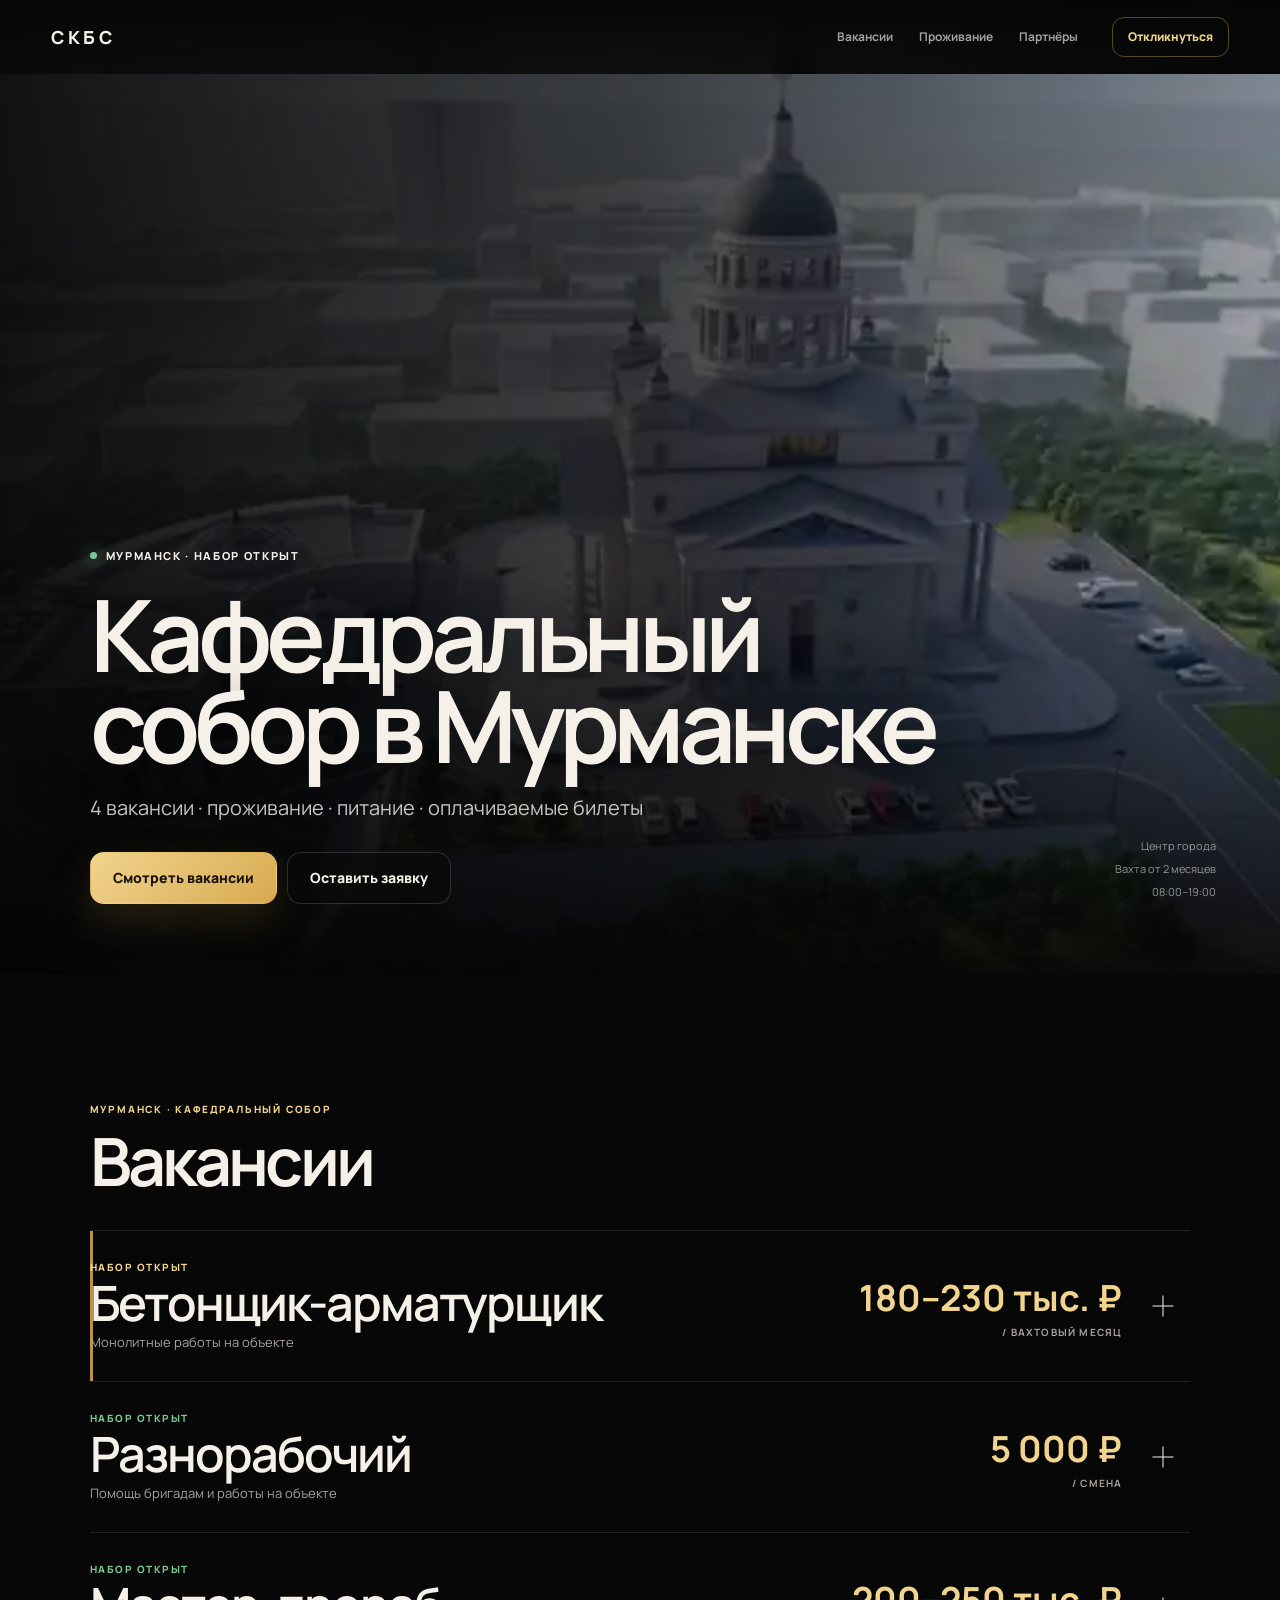
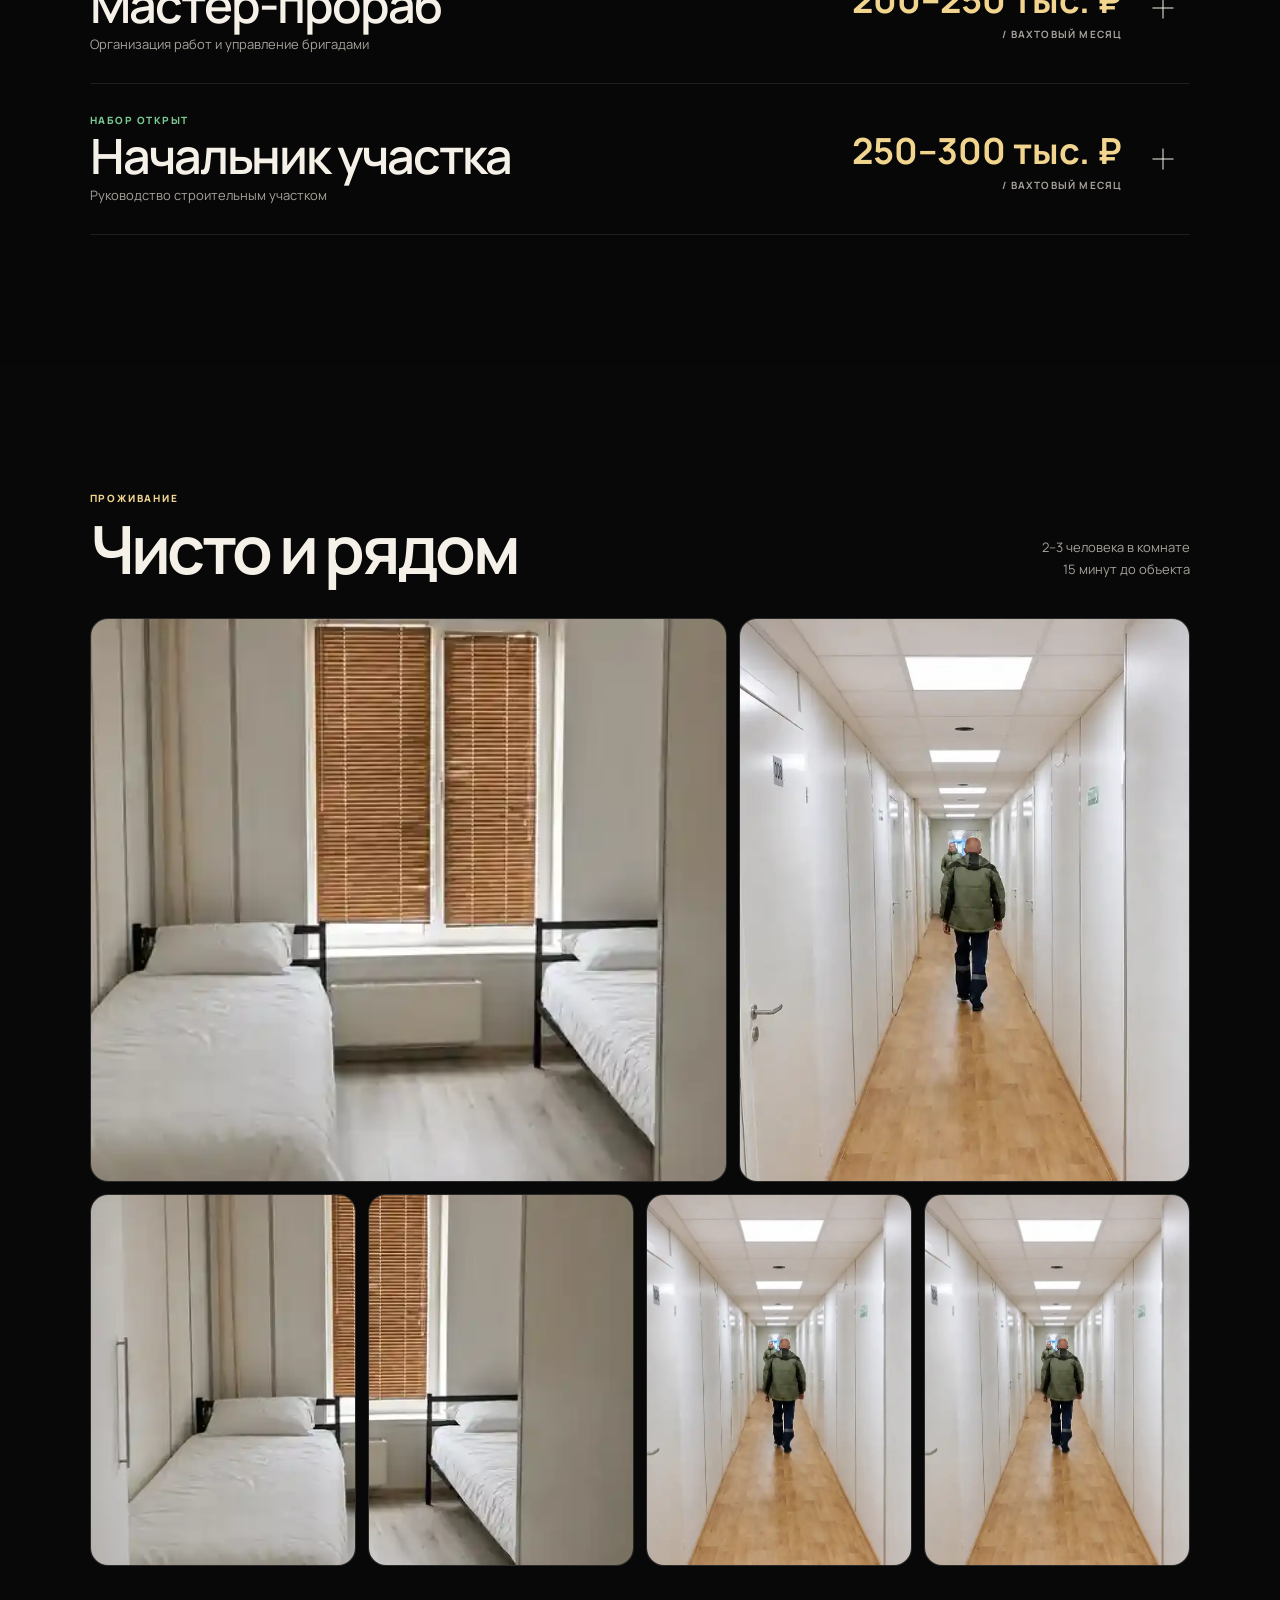
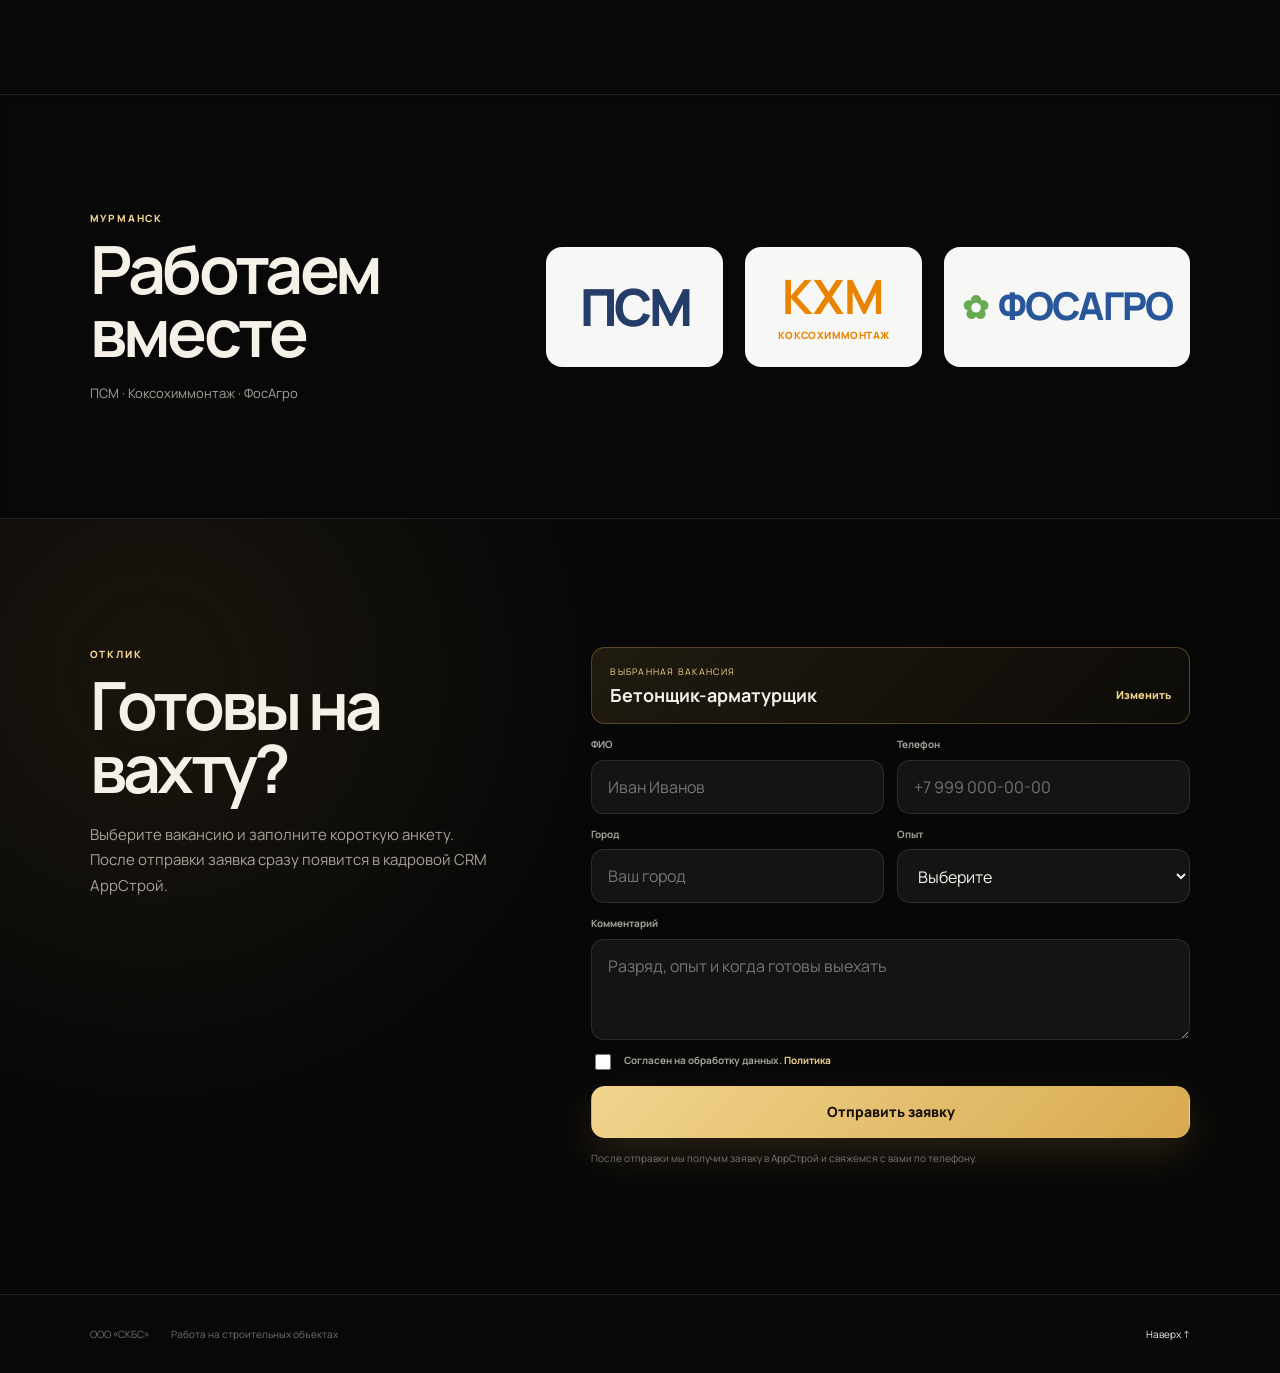
==== index.html @ 340ce7d6 "Подключить живой фон отдельным скриптом" ====
<!doctype html>
<html lang="ru">
<head>
  <meta charset="utf-8">
  <meta name="viewport" content="width=device-width,initial-scale=1,viewport-fit=cover">
  <meta name="theme-color" content="#080808">
  <meta name="description" content="Работа вахтой в Мурманске на строительстве кафедрального собора. Актуальные вакансии, проживание, питание и оплачиваемые билеты.">
  <title>СКБС — работа вахтой в Мурманске</title>
  <link rel="preconnect" href="https://fonts.googleapis.com">
  <link rel="preconnect" href="https://fonts.gstatic.com" crossorigin>
  <link href="https://fonts.googleapis.com/css2?family=Manrope:wght@400;500;600;700;800&display=swap" rel="stylesheet">
  <link rel="stylesheet" href="styles.css">
  <link rel="stylesheet" href="final.css?v=live-photos-1">
</head>
<body>
  <div class="page-photo-bg" aria-hidden="true">
    <div class="page-photo-layer page-photo-object"></div>
    <div class="page-photo-layer page-photo-room"></div>
    <div class="page-photo-layer page-photo-corridor"></div>
  </div>

  <header class="header">
    <a class="wordmark" href="#top">СКБС</a>
    <nav class="nav" aria-label="Навигация">
      <a href="#vacancies">Вакансии</a>
      <a href="#living">Проживание</a>
      <a href="#partners">Партнёры</a>
    </nav>
    <a class="mini-cta" href="#apply">Откликнуться</a>
  </header>

  <main id="top">
    <section class="hero" data-photo-scene="object">
      <div class="hero-bg" aria-hidden="true"></div>
      <div class="hero-content">
        <span class="status"><i></i> Мурманск · набор открыт</span>
        <h1>Кафедральный<br>собор в Мурманске</h1>
        <p class="hero-line">4 вакансии · проживание · питание · оплачиваемые билеты</p>
        <div class="hero-actions">
          <a class="button button-gold" href="#vacancies">Смотреть вакансии</a>
          <a class="button button-dark" href="#apply">Оставить заявку</a>
        </div>
      </div>
      <div class="hero-meta"><span>Центр города</span><span>Вахта от 2 месяцев</span><span>08:00–19:00</span></div>
    </section>

    <section class="section vacancies" id="vacancies" data-photo-scene="object">
      <div class="section-head"><div><span class="kicker">Мурманск · кафедральный собор</span><h2>Вакансии</h2></div></div>
      <div class="vacancy-list">
        <article class="vacancy is-selected" data-vacancy-key="concrete">
          <button class="vacancy-trigger" type="button" aria-expanded="false">
            <span class="vacancy-main"><small>Набор открыт</small><strong>Бетонщик-арматурщик</strong><em>Монолитные работы на объекте</em></span>
            <span class="vacancy-pay">180–230 тыс. ₽<small>/ вахтовый месяц</small></span><span class="plus" aria-hidden="true"></span>
          </button>
          <div class="vacancy-panel" hidden>
            <div class="details">
              <div><span>Объект</span><b>Кафедральный собор</b><small>Центр Мурманска</small></div>
              <div><span>График</span><b>08:00–19:00</b><small>Обед 12:00–13:00, перерывы на чай</small></div>
              <div><span>Вахта</span><b>От 2 месяцев</b></div>
              <div><span>Оплата</span><b>180 000–230 000 ₽</b><small>За вахтовый месяц</small></div>
              <div><span>Проживание</span><b>Чистая гостиница</b><small>2–3 человека, 15 минут до объекта</small></div>
              <div><span>Питание</span><b>Трёхразовое</b><small>Завтрак и ужин — в гостиницу, обед — на объект</small></div>
              <div><span>Выплаты</span><b>30-го аванс</b><small>15-го — зарплата за прошлый месяц</small></div>
              <div><span>Билеты</span><b>Оплачиваются</b></div>
            </div>
            <a class="button button-gold vacancy-apply" href="#apply" data-vacancy-key="concrete" data-vacancy-title="Бетонщик-арматурщик">Откликнуться на вакансию</a>
          </div>
        </article>

        <article class="vacancy" data-vacancy-key="general">
          <button class="vacancy-trigger" type="button" aria-expanded="false">
            <span class="vacancy-main"><small>Набор открыт</small><strong>Разнорабочий</strong><em>Помощь бригадам и работы на объекте</em></span>
            <span class="vacancy-pay">5 000 ₽<small>/ смена</small></span><span class="plus" aria-hidden="true"></span>
          </button>
          <div class="vacancy-panel" hidden>
            <div class="details">
              <div><span>Объект</span><b>Кафедральный собор</b><small>Центр Мурманска</small></div>
              <div><span>График</span><b>08:00–19:00</b><small>Обед 12:00–13:00, перерывы на чай</small></div>
              <div><span>Вахта</span><b>От 2 месяцев</b></div>
              <div><span>Оплата</span><b>5 000 ₽ / смена</b></div>
              <div><span>Проживание</span><b>Чистая гостиница</b><small>2–3 человека, 15 минут до объекта</small></div>
              <div><span>Питание</span><b>Трёхразовое</b><small>Завтрак и ужин — в гостиницу, обед — на объект</small></div>
              <div><span>Выплаты</span><b>30-го аванс</b><small>15-го — зарплата за прошлый месяц</small></div>
              <div><span>Билеты</span><b>Оплачиваются</b></div>
            </div>
            <a class="button button-gold vacancy-apply" href="#apply" data-vacancy-key="general" data-vacancy-title="Разнорабочий">Откликнуться на вакансию</a>
          </div>
        </article>

        <article class="vacancy" data-vacancy-key="foreman">
          <button class="vacancy-trigger" type="button" aria-expanded="false">
            <span class="vacancy-main"><small>Набор открыт</small><strong>Мастер-прораб</strong><em>Организация работ и управление бригадами</em></span>
            <span class="vacancy-pay">200–250 тыс. ₽<small>/ вахтовый месяц</small></span><span class="plus" aria-hidden="true"></span>
          </button>
          <div class="vacancy-panel" hidden>
            <div class="details">
              <div><span>Объект</span><b>Кафедральный собор</b><small>Центр Мурманска</small></div>
              <div><span>Задачи</span><b>Организация работ</b><small>Контроль бригад, сроков и качества</small></div>
              <div><span>Вахта</span><b>От 2 месяцев</b></div>
              <div><span>Оплата</span><b>200 000–250 000 ₽</b><small>За вахтовый месяц</small></div>
              <div><span>Проживание</span><b>Предоставляется</b></div>
              <div><span>Питание</span><b>Предоставляется</b></div>
              <div><span>Условия</span><b>Обсуждаются с HR</b><small>После рассмотрения опыта</small></div>
              <div><span>Билеты</span><b>Оплачиваются</b></div>
            </div>
            <a class="button button-gold vacancy-apply" href="#apply" data-vacancy-key="foreman" data-vacancy-title="Мастер-прораб">Откликнуться на вакансию</a>
          </div>
        </article>

        <article class="vacancy" data-vacancy-key="site_manager">
          <button class="vacancy-trigger" type="button" aria-expanded="false">
            <span class="vacancy-main"><small>Набор открыт</small><strong>Начальник участка</strong><em>Руководство строительным участком</em></span>
            <span class="vacancy-pay">250–300 тыс. ₽<small>/ вахтовый месяц</small></span><span class="plus" aria-hidden="true"></span>
          </button>
          <div class="vacancy-panel" hidden>
            <div class="details">
              <div><span>Объект</span><b>Кафедральный собор</b><small>Центр Мурманска</small></div>
              <div><span>Задачи</span><b>Управление участком</b><small>Люди, сроки, качество и производственный план</small></div>
              <div><span>Вахта</span><b>От 2 месяцев</b></div>
              <div><span>Оплата</span><b>250 000–300 000 ₽</b><small>За вахтовый месяц</small></div>
              <div><span>Проживание</span><b>Предоставляется</b></div>
              <div><span>Питание</span><b>Предоставляется</b></div>
              <div><span>Условия</span><b>Обсуждаются с HR</b><small>После рассмотрения опыта</small></div>
              <div><span>Билеты</span><b>Оплачиваются</b></div>
            </div>
            <a class="button button-gold vacancy-apply" href="#apply" data-vacancy-key="site_manager" data-vacancy-title="Начальник участка">Откликнуться на вакансию</a>
          </div>
        </article>
      </div>
    </section>

    <section class="section living" id="living" data-photo-scene="room">
      <div class="section-head living-head">
        <div><span class="kicker">Проживание</span><h2>Чисто и рядом</h2></div>
        <p>2–3 человека в комнате<br>15 минут до объекта</p>
      </div>
      <div class="gallery gallery-expanded gallery-no-labels">
        <button class="gallery-item gallery-item-wide" type="button" data-gallery-src="assets/room-dc24977.webp"><img src="assets/room-dc24977.webp" alt="Комната в гостинице"></button>
        <button class="gallery-item gallery-item-tall" type="button" data-gallery-src="assets/corridor-dc24977.webp"><img src="assets/corridor-dc24977.webp" alt="Коридор гостиницы"></button>
        <button class="gallery-item gallery-detail gallery-room-left" type="button" data-gallery-src="assets/room-dc24977.webp" aria-label="Открыть фотографию спальных мест"><img src="assets/room-dc24977.webp" alt="Спальные места в комнате"></button>
        <button class="gallery-item gallery-detail gallery-room-right" type="button" data-gallery-src="assets/room-dc24977.webp" aria-label="Открыть фотографию комнаты у окна"><img src="assets/room-dc24977.webp" alt="Комната у окна"></button>
        <button class="gallery-item gallery-detail gallery-corridor-near" type="button" data-gallery-src="assets/corridor-dc24977.webp" aria-label="Открыть ближний вид коридора"><img src="assets/corridor-dc24977.webp" alt="Ближний вид коридора"></button>
        <button class="gallery-item gallery-detail gallery-corridor-far" type="button" data-gallery-src="assets/corridor-dc24977.webp" aria-label="Открыть общий вид гостиницы"><img src="assets/corridor-dc24977.webp" alt="Общий вид коридора гостиницы"></button>
      </div>
    </section>

    <section class="partners" id="partners" data-photo-scene="corridor" aria-label="Компании, с которыми работаем в Мурманске">
      <div class="partners-copy"><span class="kicker">Мурманск</span><h2>Работаем вместе</h2><p>ПСМ · Коксохиммонтаж · ФосАгро</p></div>
      <div class="partner-logos partner-text-logos">
        <div class="brand-card brand-psm">ПСМ</div>
        <div class="brand-card brand-khm"><b>КХМ</b><small>Коксохиммонтаж</small></div>
        <div class="brand-card brand-fosagro"><span class="brand-flower">✿</span>ФОСАГРО</div>
      </div>
    </section>

    <section class="section apply" id="apply" data-photo-scene="object">
      <div class="apply-copy"><span class="kicker">Отклик</span><h2>Готовы на вахту?</h2><p>Выберите вакансию и заполните короткую анкету. После отправки заявка сразу появится в кадровой CRM AppСтрой.</p></div>
      <form class="form" id="application-form">
        <input type="hidden" id="vacancy-key" value="concrete">
        <div class="selected-vacancy form-wide" aria-live="polite"><span>Выбранная вакансия</span><strong id="selected-vacancy-title">Бетонщик-арматурщик</strong><a href="#vacancies">Изменить</a></div>
        <label><span>ФИО</span><input type="text" id="full-name" autocomplete="name" placeholder="Иван Иванов" maxlength="160" required></label>
        <label><span>Телефон</span><input type="tel" id="phone" autocomplete="tel" inputmode="tel" placeholder="+7 999 000-00-00" maxlength="30" required></label>
        <label><span>Город</span><input type="text" id="city" autocomplete="address-level2" placeholder="Ваш город" maxlength="160" required></label>
        <label><span>Опыт</span><select id="experience" required><option value="" selected disabled>Выберите</option><option>Без опыта</option><option>До 1 года</option><option>1–3 года</option><option>Более 3 лет</option></select></label>
        <label class="form-wide"><span>Комментарий</span><textarea id="comment" rows="3" maxlength="2000" placeholder="Разряд, опыт и когда готовы выехать"></textarea></label>
        <label class="hp-field" aria-hidden="true"><span>Сайт</span><input type="text" id="website" tabindex="-1" autocomplete="off"></label>
        <label class="consent form-wide"><input type="checkbox" id="consent" required><span>Согласен на обработку данных. <a href="privacy.html" target="_blank">Политика</a></span></label>
        <button class="button button-gold form-wide" id="submit-application" type="submit">Отправить заявку</button>
        <p class="form-note form-wide">После отправки мы получим заявку в AppСтрой и свяжемся с вами по телефону.</p>
      </form>
    </section>
  </main>

  <footer class="footer"><span>ООО «СКБС»</span><span>Работа на строительных объектах</span><a href="#top">Наверх ↑</a></footer>

  <dialog class="lightbox" aria-label="Просмотр фотографии"><button class="lightbox-close" type="button" aria-label="Закрыть">×</button><img src="" alt=""></dialog>
  <div class="toast" role="status" aria-live="polite"></div>
  <script src="live.js"></script>
</body>
</html>
---- styles.css ----
:root{--bg:#080808;--panel:#111;--text:#f5f1e8;--muted:#a6a29a;--line:rgba(255,255,255,.1);--gold:#d8aa50;--gold-light:#f1d48e;--green:#79c992;--ease:cubic-bezier(.22,1,.36,1)}
*{box-sizing:border-box}html{scroll-behavior:smooth}body{margin:0;background:var(--bg);color:var(--text);font-family:Manrope,-apple-system,BlinkMacSystemFont,"Segoe UI",sans-serif;line-height:1.45;overflow-x:hidden}a{color:inherit;text-decoration:none}button,input,select,textarea{font:inherit;color:inherit}button{cursor:pointer}img{display:block;max-width:100%}h1,h2,p{margin-top:0}
.header{position:fixed;inset:0 0 auto;z-index:30;height:74px;padding:0 clamp(18px,4vw,60px);display:flex;align-items:center;gap:34px;background:linear-gradient(180deg,rgba(5,5,5,.86),rgba(5,5,5,.12));backdrop-filter:blur(10px)}.wordmark{font-size:18px;font-weight:800;letter-spacing:.2em}.nav{margin-left:auto;display:flex;gap:26px;color:rgba(255,255,255,.62);font-size:12px;font-weight:700}.nav a:hover{color:#fff}.mini-cta{padding:10px 15px;border:1px solid rgba(216,170,80,.4);border-radius:12px;color:var(--gold-light);font-size:12px;font-weight:800}
.hero{position:relative;min-height:100svh;display:flex;align-items:flex-end;isolation:isolate;padding:145px clamp(20px,7vw,110px) 70px;overflow:hidden}.hero-bg{position:absolute;inset:0;z-index:-2;background-color:#161616;background-position:center;background-size:cover;background-repeat:no-repeat;transform:scale(1.015)}.hero::after{content:"";position:absolute;inset:0;z-index:-1;background:linear-gradient(90deg,rgba(4,4,4,.93),rgba(4,4,4,.68) 50%,rgba(4,4,4,.18)),linear-gradient(180deg,rgba(0,0,0,.12),rgba(0,0,0,.04) 54%,rgba(5,5,5,.9))}.hero-content{max-width:1000px}.status{display:inline-flex;align-items:center;gap:9px;font-size:11px;font-weight:800;text-transform:uppercase;letter-spacing:.15em}.status i{width:7px;height:7px;border-radius:50%;background:var(--green);box-shadow:0 0 16px var(--green)}h1{margin:24px 0 22px;font-size:clamp(50px,7.8vw,112px);line-height:.91;letter-spacing:-.065em;font-weight:650;text-shadow:0 8px 46px rgba(0,0,0,.42)}.hero-line{margin-bottom:30px;color:rgba(255,255,255,.76);font-size:clamp(15px,1.6vw,20px)}.hero-actions{display:flex;flex-wrap:wrap;gap:10px}.button{display:inline-flex;align-items:center;justify-content:center;min-height:52px;padding:0 22px;border:1px solid transparent;border-radius:14px;font-weight:800;font-size:14px;transition:.25s var(--ease)}.button:hover{transform:translateY(-2px)}.button-gold{color:#17110a;background:linear-gradient(135deg,var(--gold-light),var(--gold));box-shadow:0 16px 42px rgba(216,170,80,.16)}.button-dark{background:rgba(10,10,10,.58);border-color:rgba(255,255,255,.15);backdrop-filter:blur(12px)}.hero-meta{position:absolute;right:clamp(20px,5vw,70px);bottom:74px;display:grid;gap:7px;text-align:right;color:rgba(255,255,255,.55);font-size:11px}
.section{padding:clamp(84px,10vw,136px) clamp(18px,7vw,108px)}.section-head{display:flex;align-items:flex-end;justify-content:space-between;gap:28px;margin-bottom:38px}.kicker{display:block;margin-bottom:12px;color:var(--gold-light);font-size:10px;font-weight:800;text-transform:uppercase;letter-spacing:.18em}h2{margin:0;font-size:clamp(40px,5.2vw,72px);line-height:.95;letter-spacing:-.055em;font-weight:650}
.vacancies{background:#0a0a0a}.vacancy-list{border-top:1px solid var(--line)}.vacancy{border-bottom:1px solid var(--line)}.vacancy-trigger{width:100%;min-height:150px;padding:26px 0;display:grid;grid-template-columns:1fr auto 42px;align-items:center;gap:26px;border:0;background:transparent;text-align:left}.vacancy-main{display:grid;gap:5px}.vacancy-main small{color:var(--green);font-size:10px;font-weight:800;text-transform:uppercase;letter-spacing:.15em}.is-soon .vacancy-main small{color:var(--muted)}.vacancy-main strong{font-size:clamp(30px,4vw,52px);line-height:1;font-weight:600;letter-spacing:-.04em}.vacancy-main em{color:var(--muted);font-size:13px;font-style:normal}.vacancy-pay{color:var(--gold-light);font-size:clamp(22px,3vw,36px);font-weight:700;white-space:nowrap}.vacancy-pay small{display:block;color:var(--muted);font-size:10px;text-align:right;text-transform:uppercase;letter-spacing:.12em}.vacancy-pay.muted{color:#484848}.plus{position:relative;width:30px;height:30px}.plus::before,.plus::after{content:"";position:absolute;top:50%;left:50%;width:21px;height:1px;background:var(--text);transition:transform .35s var(--ease)}.plus::before{transform:translate(-50%,-50%)}.plus::after{transform:translate(-50%,-50%) rotate(90deg)}.vacancy.open .plus::after{transform:translate(-50%,-50%)}.vacancy-panel{padding:0 0 46px;animation:panelIn .45s var(--ease)}@keyframes panelIn{from{opacity:0;transform:translateY(-8px)}to{opacity:1;transform:none}}.vacancy-photo{height:min(52vw,540px);min-height:290px;border-radius:22px;overflow:hidden;margin-bottom:26px}.vacancy-photo img{width:100%;height:100%;object-fit:cover}.details{display:grid;grid-template-columns:repeat(4,1fr);gap:1px;background:var(--line);border:1px solid var(--line);border-radius:18px;overflow:hidden}.details>div{min-height:136px;padding:20px;background:var(--panel);display:flex;flex-direction:column;gap:7px}.details span{color:var(--muted);font-size:9px;text-transform:uppercase;letter-spacing:.14em}.details b{font-size:15px;line-height:1.35}.details small{color:var(--muted);font-size:11px;line-height:1.45}.vacancy-apply{margin-top:18px}.vacancy-panel-soon{color:var(--muted);font-size:13px}
.living{background:#0f0f0f}.living-head p{margin:0;color:var(--muted);font-size:13px;text-align:right;line-height:1.7}.gallery{display:grid;grid-template-columns:1.35fr 1fr;gap:10px}.gallery-item{position:relative;height:min(51vw,620px);padding:0;border:0;border-radius:20px;overflow:hidden;background:#181818}.gallery-item img{width:100%;height:100%;object-fit:cover;transition:transform .65s var(--ease),filter .35s}.gallery-item:hover img{transform:scale(1.03);filter:brightness(.88)}.gallery-item span{position:absolute;left:15px;bottom:15px;padding:7px 10px;border-radius:9px;background:rgba(8,8,8,.64);font-size:11px;font-weight:700;backdrop-filter:blur(10px)}.amenities{display:flex;flex-wrap:wrap;gap:8px;margin-top:14px}.amenities span{padding:9px 12px;border:1px solid var(--line);border-radius:999px;color:var(--muted);font-size:11px}
.partners{padding:clamp(72px,9vw,120px) clamp(18px,7vw,108px);display:grid;grid-template-columns:.75fr 1.25fr;align-items:center;gap:70px;border-block:1px solid var(--line);background:#090909}.partners-copy p{margin:20px 0 0;color:var(--muted);font-size:13px}.partner-logos{display:grid;grid-template-columns:repeat(3,1fr);align-items:center;gap:22px}.partner-logos>*,.partner-logos img{width:100%;height:120px;object-fit:contain;background:#fff;border-radius:16px;padding:18px}.psm-logo{display:flex;align-items:center;justify-content:center;color:#1d3157;font-size:clamp(34px,4vw,64px);font-weight:900;letter-spacing:-.07em}
.apply{display:grid;grid-template-columns:.8fr 1.2fr;gap:clamp(48px,8vw,130px);align-items:start;background:radial-gradient(circle at 12% 20%,rgba(216,170,80,.08),transparent 28rem),#0a0a0a}.apply-copy{position:sticky;top:110px}.apply-copy p{max-width:430px;margin-top:22px;color:var(--muted);font-size:15px;line-height:1.7}.form{display:grid;grid-template-columns:1fr 1fr;gap:13px}.form label:not(.consent){display:grid;gap:8px}.form label>span{color:var(--muted);font-size:10px;font-weight:700}.form input,.form select,.form textarea{width:100%;border:1px solid var(--line);border-radius:13px;background:#141414;padding:15px 16px;outline:none}.form input,.form select{height:54px}.form textarea{resize:vertical;min-height:100px}.form input:focus,.form select:focus,.form textarea:focus{border-color:rgba(216,170,80,.55);background:#171717}.form-wide{grid-column:1/-1}.consent{display:flex;align-items:flex-start;gap:10px;color:var(--muted);font-size:11px}.consent input{width:16px;height:16px;margin-top:1px;accent-color:var(--gold)}.consent a{color:var(--gold-light)}.form-note{margin:0;color:#777;font-size:10px}.footer{padding:32px clamp(18px,7vw,108px);display:flex;align-items:center;gap:22px;border-top:1px solid var(--line);color:#707070;font-size:10px}.footer a{margin-left:auto;color:var(--text)}
.lightbox{position:relative;width:min(94vw,1200px);height:min(92vh,900px);padding:0;border:0;border-radius:20px;background:#070707;overflow:hidden}.lightbox::backdrop{background:rgba(0,0,0,.9);backdrop-filter:blur(8px)}.lightbox img{width:100%;height:100%;object-fit:contain}.lightbox-close,.lightbox-prev,.lightbox-next{position:absolute;z-index:2;border:1px solid rgba(255,255,255,.16);background:rgba(8,8,8,.65);color:#fff;backdrop-filter:blur(10px)}.lightbox-close{top:14px;right:14px;width:42px;height:42px;border-radius:50%;font-size:26px}.lightbox-prev,.lightbox-next{top:50%;width:46px;height:60px;border-radius:14px;transform:translateY(-50%);font-size:38px}.lightbox-prev{left:14px}.lightbox-next{right:14px}.lightbox-count{position:absolute;left:50%;bottom:14px;transform:translateX(-50%);padding:7px 11px;border-radius:999px;background:rgba(8,8,8,.66);font-size:11px}.toast{position:fixed;left:50%;bottom:28px;z-index:60;max-width:min(90vw,520px);padding:13px 17px;border:1px solid rgba(216,170,80,.32);border-radius:12px;background:#15120e;color:var(--gold-light);font-size:12px;opacity:0;pointer-events:none;transform:translate(-50%,18px);transition:.3s var(--ease)}.toast.show{opacity:1;transform:translate(-50%,0)}
@media(max-width:1000px){.details{grid-template-columns:repeat(2,1fr)}.partners{grid-template-columns:1fr;gap:34px}.apply{grid-template-columns:1fr}.apply-copy{position:static}}@media(max-width:700px){.header{height:64px;padding-inline:15px;gap:13px}.nav{display:none}.mini-cta{margin-left:auto;padding:9px 11px}.hero{min-height:92svh;padding:112px 16px 38px}.hero-bg{background-position:59% center}.hero::after{background:linear-gradient(90deg,rgba(4,4,4,.89),rgba(4,4,4,.38)),linear-gradient(180deg,rgba(0,0,0,.08),rgba(5,5,5,.82) 82%,#080808)}h1{font-size:clamp(47px,14.5vw,70px)}.hero-meta{display:none}.hero-actions .button{flex:1;min-width:145px}.section{padding:74px 15px}.section-head{margin-bottom:27px}.vacancy-trigger{min-height:122px;padding:21px 0;grid-template-columns:1fr auto 27px;gap:11px}.vacancy-main strong{font-size:33px}.vacancy-main em{font-size:11px}.vacancy-pay{font-size:18px}.details{grid-template-columns:1fr}.details>div{min-height:105px}.vacancy-photo{height:55vw;min-height:215px}.living-head{align-items:flex-start;flex-direction:column}.living-head p{text-align:left}.gallery{grid-template-columns:1fr;gap:8px}.gallery-item{height:300px}.partner-logos{grid-template-columns:1fr}.partner-logos>*,.partner-logos img{height:120px}.form{grid-template-columns:1fr}.form-wide{grid-column:auto}.footer{padding:27px 15px;flex-wrap:wrap}.footer span:nth-child(2){display:none}.lightbox-prev{left:7px}.lightbox-next{right:7px}}@media(prefers-reduced-motion:reduce){html{scroll-behavior:auto}*,*::before,*::after{animation:none!important;transition:none!important}}
---- final.css ----
.hero-bg{background-image:url('assets/hero-dc24977.webp');filter:contrast(1.06) saturate(1.04);will-change:transform;background-attachment:fixed}
.page-photo-bg{position:fixed;inset:0;z-index:0;overflow:hidden;pointer-events:none;background:#080808}
.page-photo-layer{position:absolute;inset:-4%;background-position:center;background-size:cover;background-repeat:no-repeat;opacity:0;transform:scale(1.07);transition:opacity 1.1s var(--ease),transform 1.6s var(--ease);filter:saturate(.78) contrast(1.06) brightness(.42)}
.page-photo-layer::after{content:"";position:absolute;inset:0;background:linear-gradient(180deg,rgba(5,5,5,.7),rgba(5,5,5,.88)),linear-gradient(90deg,rgba(5,5,5,.5),rgba(5,5,5,.12),rgba(5,5,5,.58))}
.page-photo-object{background-image:url('assets/hero-dc24977.webp')}
.page-photo-room{background-image:url('assets/room-dc24977.webp')}
.page-photo-corridor{background-image:url('assets/corridor-dc24977.webp')}
body.photo-object .page-photo-object,body:not(.photo-room):not(.photo-corridor) .page-photo-object{opacity:1;transform:scale(1.03)}
body.photo-room .page-photo-room{opacity:1;transform:scale(1.03)}
body.photo-corridor .page-photo-corridor{opacity:1;transform:scale(1.03)}
.header,main,.footer{position:relative;z-index:1}
.vacancies{background:rgba(8,8,8,.91);backdrop-filter:blur(2px)}
.living{background:rgba(9,9,9,.84);backdrop-filter:blur(3px)}
.partners{background:rgba(8,8,8,.88);backdrop-filter:blur(4px)}
.apply{background:radial-gradient(circle at 12% 20%,rgba(216,170,80,.09),transparent 28rem),rgba(8,8,8,.9);backdrop-filter:blur(3px)}
.gallery-pair{display:grid;grid-template-columns:minmax(0,1.15fr) minmax(0,.85fr);gap:12px}
.gallery-pair .gallery-item{height:min(44vw,620px);min-height:320px;border-radius:18px}
.gallery-no-labels .gallery-item span{display:none!important}
.gallery-pair .gallery-item img{width:100%;height:100%;object-fit:cover}
.gallery-expanded{display:grid;grid-template-columns:repeat(12,minmax(0,1fr));grid-auto-rows:180px;gap:12px}
.gallery-expanded .gallery-item{height:auto;min-height:0;border-radius:18px;border:1px solid rgba(255,255,255,.08);overflow:hidden;background:#181818}
.gallery-expanded .gallery-item img{width:100%;height:100%;object-fit:cover;transition:transform .65s var(--ease),filter .35s var(--ease)}
.gallery-expanded .gallery-item:hover img{transform:scale(1.035);filter:brightness(.9)}
.gallery-item-wide{grid-column:span 7;grid-row:span 3}
.gallery-item-tall{grid-column:span 5;grid-row:span 3}
.gallery-detail{grid-column:span 3;grid-row:span 2}
.gallery-room-left img{object-position:10% center;transform:scale(1.13)}
.gallery-room-right img{object-position:88% center;transform:scale(1.13)}
.gallery-corridor-near img{object-position:20% center;transform:scale(1.12)}
.gallery-corridor-far img{object-position:72% center;transform:scale(1.12)}
.gallery-detail:hover img{transform:scale(1.17)!important}
.partner-text-logos .brand-card{width:100%;height:120px;display:flex;align-items:center;justify-content:center;gap:10px;border-radius:16px;background:#f7f7f5;padding:18px;font-weight:900;line-height:1;text-align:center}
.brand-psm{color:#243d69;font-size:clamp(34px,4vw,62px);letter-spacing:-.07em}
.brand-khm{flex-direction:column;color:#e98400;font-size:clamp(32px,3.7vw,56px)}
.brand-khm small{font-size:10px;letter-spacing:.04em;text-transform:uppercase}
.brand-fosagro{color:#28569a;font-size:clamp(24px,3vw,46px);letter-spacing:-.045em}
.brand-flower{color:#68aa51;font-size:32px}
.vacancy-trigger{grid-template-columns:minmax(0,1fr) auto 42px}
.vacancy-main{min-width:0}
.vacancy-main strong{font-size:clamp(27px,3.8vw,50px);overflow-wrap:anywhere}
.vacancy-pay{min-width:180px;text-align:right}
.vacancy.is-selected{box-shadow:inset 3px 0 0 rgba(216,170,80,.86)}
.vacancy.is-selected .vacancy-main small{color:var(--gold-light)}
.vacancy-panel{padding-top:10px}
.selected-vacancy{display:grid;grid-template-columns:1fr auto;gap:6px 18px;align-items:center;padding:17px 18px;border:1px solid rgba(216,170,80,.32);border-radius:14px;background:linear-gradient(135deg,rgba(216,170,80,.12),rgba(216,170,80,.03))}
.selected-vacancy span{grid-column:1/-1;color:var(--gold-light)!important;font-size:9px!important;text-transform:uppercase;letter-spacing:.14em}
.selected-vacancy strong{font-size:18px;line-height:1.25}
.selected-vacancy a{color:var(--gold-light);font-size:11px;font-weight:800}
.hp-field{position:absolute!important;left:-10000px!important;top:auto!important;width:1px!important;height:1px!important;overflow:hidden!important;opacity:0!important;pointer-events:none!important}
#submit-application:disabled{cursor:wait;opacity:.7}
.form[aria-busy="true"] input,.form[aria-busy="true"] select,.form[aria-busy="true"] textarea{opacity:.72}
@media(max-width:1000px){
  .gallery-expanded{grid-template-columns:repeat(2,minmax(0,1fr));grid-auto-rows:250px}
  .gallery-item-wide,.gallery-item-tall,.gallery-detail{grid-column:span 1;grid-row:span 1}
  .gallery-item-wide{grid-column:1/-1;height:420px}
}
@media(max-width:700px){
  .hero-bg{background-attachment:scroll}
  .gallery-pair{grid-template-columns:1fr}
  .gallery-pair .gallery-item{height:320px;min-height:0}
  .gallery-expanded{grid-template-columns:1fr;grid-auto-rows:260px;gap:8px}
  .gallery-item-wide,.gallery-item-tall,.gallery-detail{grid-column:1;grid-row:auto;height:260px}
  .gallery-item-wide{height:330px}
  .partner-text-logos .brand-card{height:112px}
  .vacancy-trigger{grid-template-columns:minmax(0,1fr) 28px;gap:10px}
  .vacancy-main{grid-column:1;grid-row:1}
  .vacancy-main strong{font-size:clamp(27px,8.5vw,36px)}
  .vacancy-pay{grid-column:1;grid-row:2;min-width:0;margin-top:-5px;text-align:left;font-size:18px}
  .vacancy-pay small{display:inline;margin-left:4px;text-align:left}
  .plus{grid-column:2;grid-row:1/3;align-self:center}
  .selected-vacancy{grid-template-columns:1fr;padding:15px}
  .selected-vacancy span,.selected-vacancy strong,.selected-vacancy a{grid-column:1}
  .selected-vacancy a{margin-top:3px}
}
@media(prefers-reduced-motion:reduce){.page-photo-layer{transition:none}.hero-bg{background-attachment:scroll}}
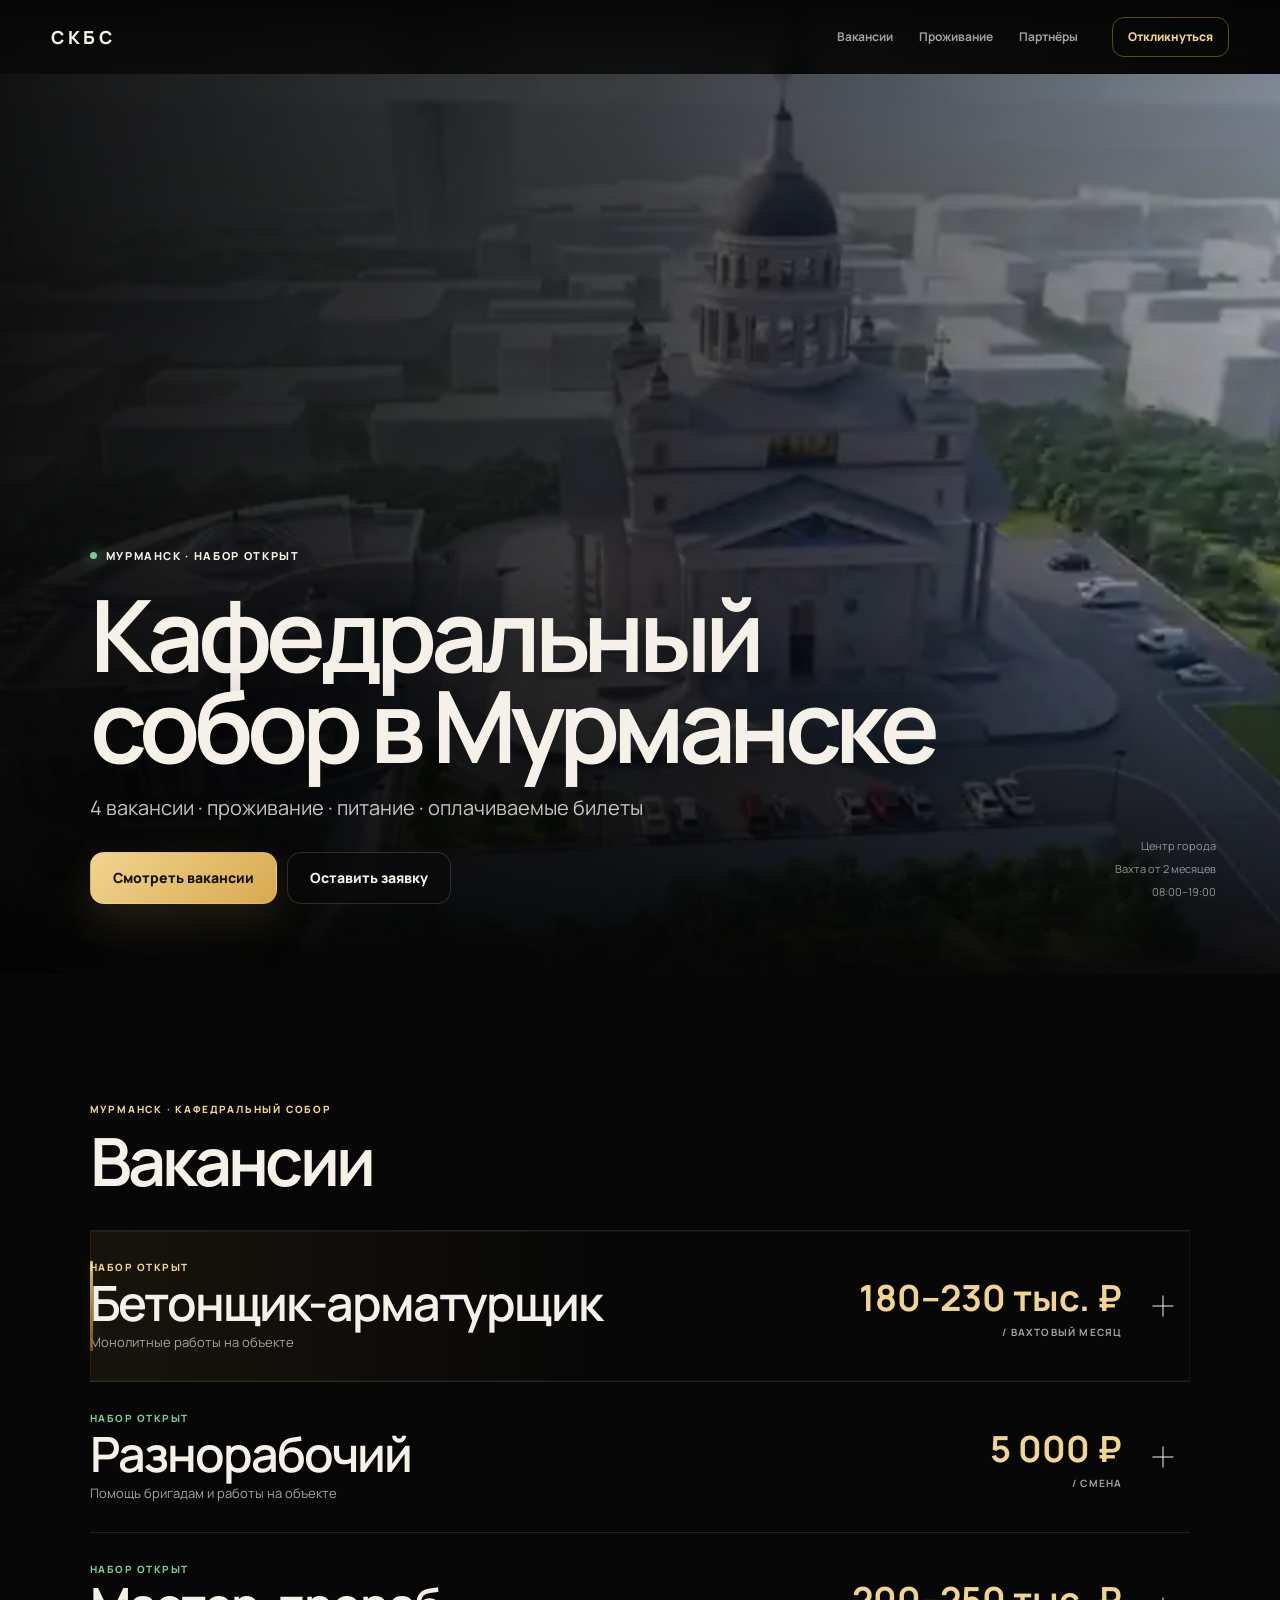
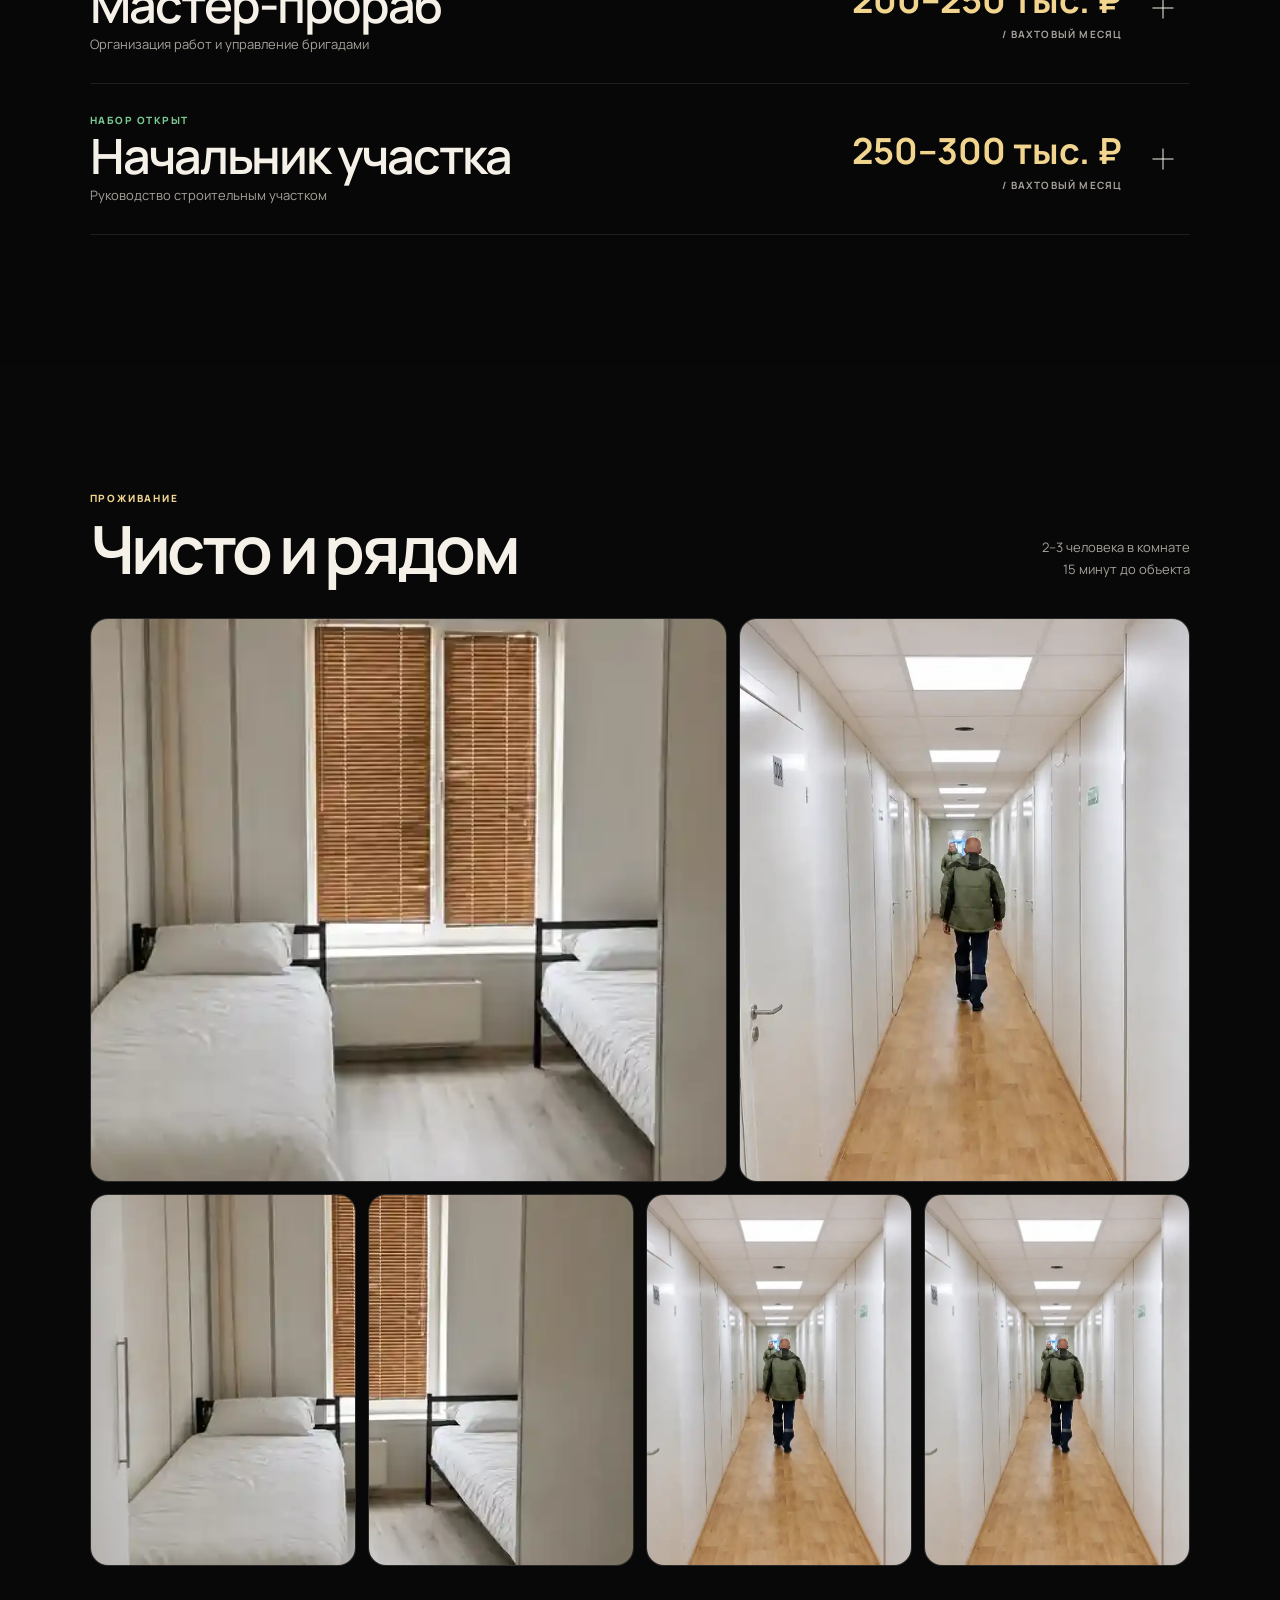
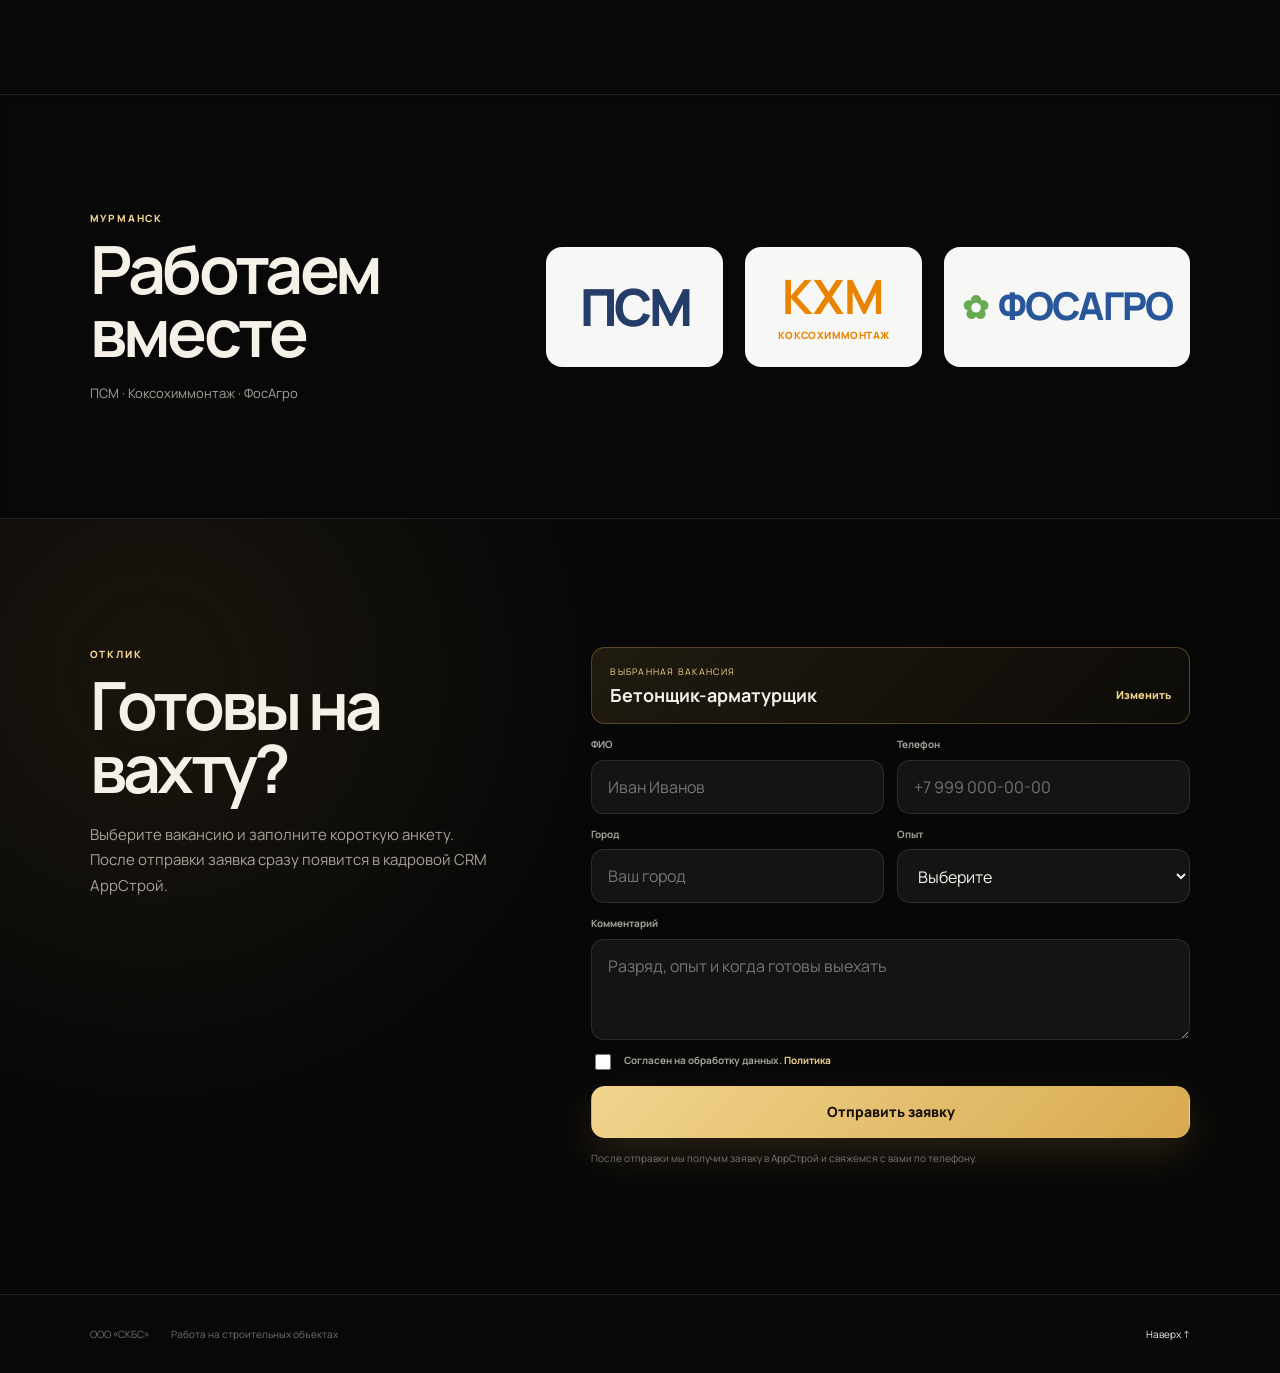
==== commit 52936d09: "Обновить кэш объёмного выделения вакансий" ====
--- a/index.html
+++ b/index.html
@@ -10,7 +10,7 @@
   <link rel="preconnect" href="https://fonts.gstatic.com" crossorigin>
   <link href="https://fonts.googleapis.com/css2?family=Manrope:wght@400;500;600;700;800&display=swap" rel="stylesheet">
   <link rel="stylesheet" href="styles.css">
-  <link rel="stylesheet" href="final.css?v=live-photos-1">
+  <link rel="stylesheet" href="final.css?v=vacancy-hover-2">
 </head>
 <body>
   <div class="page-photo-bg" aria-hidden="true">
--- a/final.css
+++ b/final.css
@@ -35,12 +35,27 @@
 .brand-khm small{font-size:10px;letter-spacing:.04em;text-transform:uppercase}
 .brand-fosagro{color:#28569a;font-size:clamp(24px,3vw,46px);letter-spacing:-.045em}
 .brand-flower{color:#68aa51;font-size:32px}
-.vacancy-trigger{grid-template-columns:minmax(0,1fr) auto 42px}
+.vacancy{position:relative;isolation:isolate;transition:transform .42s var(--ease),background-color .34s var(--ease),box-shadow .42s var(--ease)}
+.vacancy::before{content:"";position:absolute;z-index:3;left:0;top:17px;bottom:17px;width:3px;border-radius:999px;background:linear-gradient(180deg,#ffe8a8 0%,var(--gold) 48%,#8f5b16 100%);opacity:0;transform:scaleY(.52);transform-origin:center;box-shadow:0 0 0 rgba(216,170,80,0);transition:width .34s var(--ease),opacity .28s ease,transform .42s var(--ease),box-shadow .42s var(--ease)}
+.vacancy::after{content:"";position:absolute;z-index:-1;inset:0;background:linear-gradient(90deg,rgba(216,170,80,.15),rgba(216,170,80,.045) 25%,transparent 62%);opacity:0;transition:opacity .34s ease;pointer-events:none}
+.vacancy-trigger{position:relative;z-index:1;grid-template-columns:minmax(0,1fr) auto 42px;transition:padding-left .42s var(--ease)}
 .vacancy-main{min-width:0}
-.vacancy-main strong{font-size:clamp(27px,3.8vw,50px);overflow-wrap:anywhere}
+.vacancy-main strong{font-size:clamp(27px,3.8vw,50px);overflow-wrap:anywhere;transition:color .28s ease,text-shadow .35s ease}
+.vacancy-main em,.vacancy-pay,.plus{transition:transform .42s var(--ease),color .28s ease}
 .vacancy-pay{min-width:180px;text-align:right}
-.vacancy.is-selected{box-shadow:inset 3px 0 0 rgba(216,170,80,.86)}
+.vacancy.is-selected{background:linear-gradient(90deg,rgba(216,170,80,.08),transparent 46%);box-shadow:inset 0 0 0 1px rgba(216,170,80,.08)}
+.vacancy.is-selected::before{opacity:.78;transform:scaleY(.78);box-shadow:0 0 14px rgba(216,170,80,.22)}
 .vacancy.is-selected .vacancy-main small{color:var(--gold-light)}
+@media(hover:hover){
+  .vacancy:hover{transform:translateX(9px);background-color:rgba(216,170,80,.035);box-shadow:-17px 0 34px -17px rgba(216,170,80,.62),0 16px 44px -30px rgba(0,0,0,.95)}
+  .vacancy:hover::before{width:7px;opacity:1;transform:scaleY(1);box-shadow:0 0 12px rgba(255,220,139,.7),0 0 34px rgba(216,170,80,.45)}
+  .vacancy:hover::after{opacity:1}
+  .vacancy:hover .vacancy-trigger{padding-left:22px}
+  .vacancy:hover .vacancy-main strong{color:#fffaf0;text-shadow:0 0 26px rgba(216,170,80,.15)}
+  .vacancy:hover .vacancy-main em{color:#c8c2b7;transform:translateX(2px)}
+  .vacancy:hover .vacancy-pay{color:#ffe7a8;transform:translateX(-3px)}
+  .vacancy:hover .plus{transform:scale(1.1)}
+}
 .vacancy-panel{padding-top:10px}
 .selected-vacancy{display:grid;grid-template-columns:1fr auto;gap:6px 18px;align-items:center;padding:17px 18px;border:1px solid rgba(216,170,80,.32);border-radius:14px;background:linear-gradient(135deg,rgba(216,170,80,.12),rgba(216,170,80,.03))}
 .selected-vacancy span{grid-column:1/-1;color:var(--gold-light)!important;font-size:9px!important;text-transform:uppercase;letter-spacing:.14em}
@@ -68,6 +83,7 @@
   .vacancy-pay{grid-column:1;grid-row:2;min-width:0;margin-top:-5px;text-align:left;font-size:18px}
   .vacancy-pay small{display:inline;margin-left:4px;text-align:left}
   .plus{grid-column:2;grid-row:1/3;align-self:center}
+  .vacancy.is-selected::before{width:4px;opacity:1;transform:scaleY(.86)}
   .selected-vacancy{grid-template-columns:1fr;padding:15px}
   .selected-vacancy span,.selected-vacancy strong,.selected-vacancy a{grid-column:1}
   .selected-vacancy a{margin-top:3px}
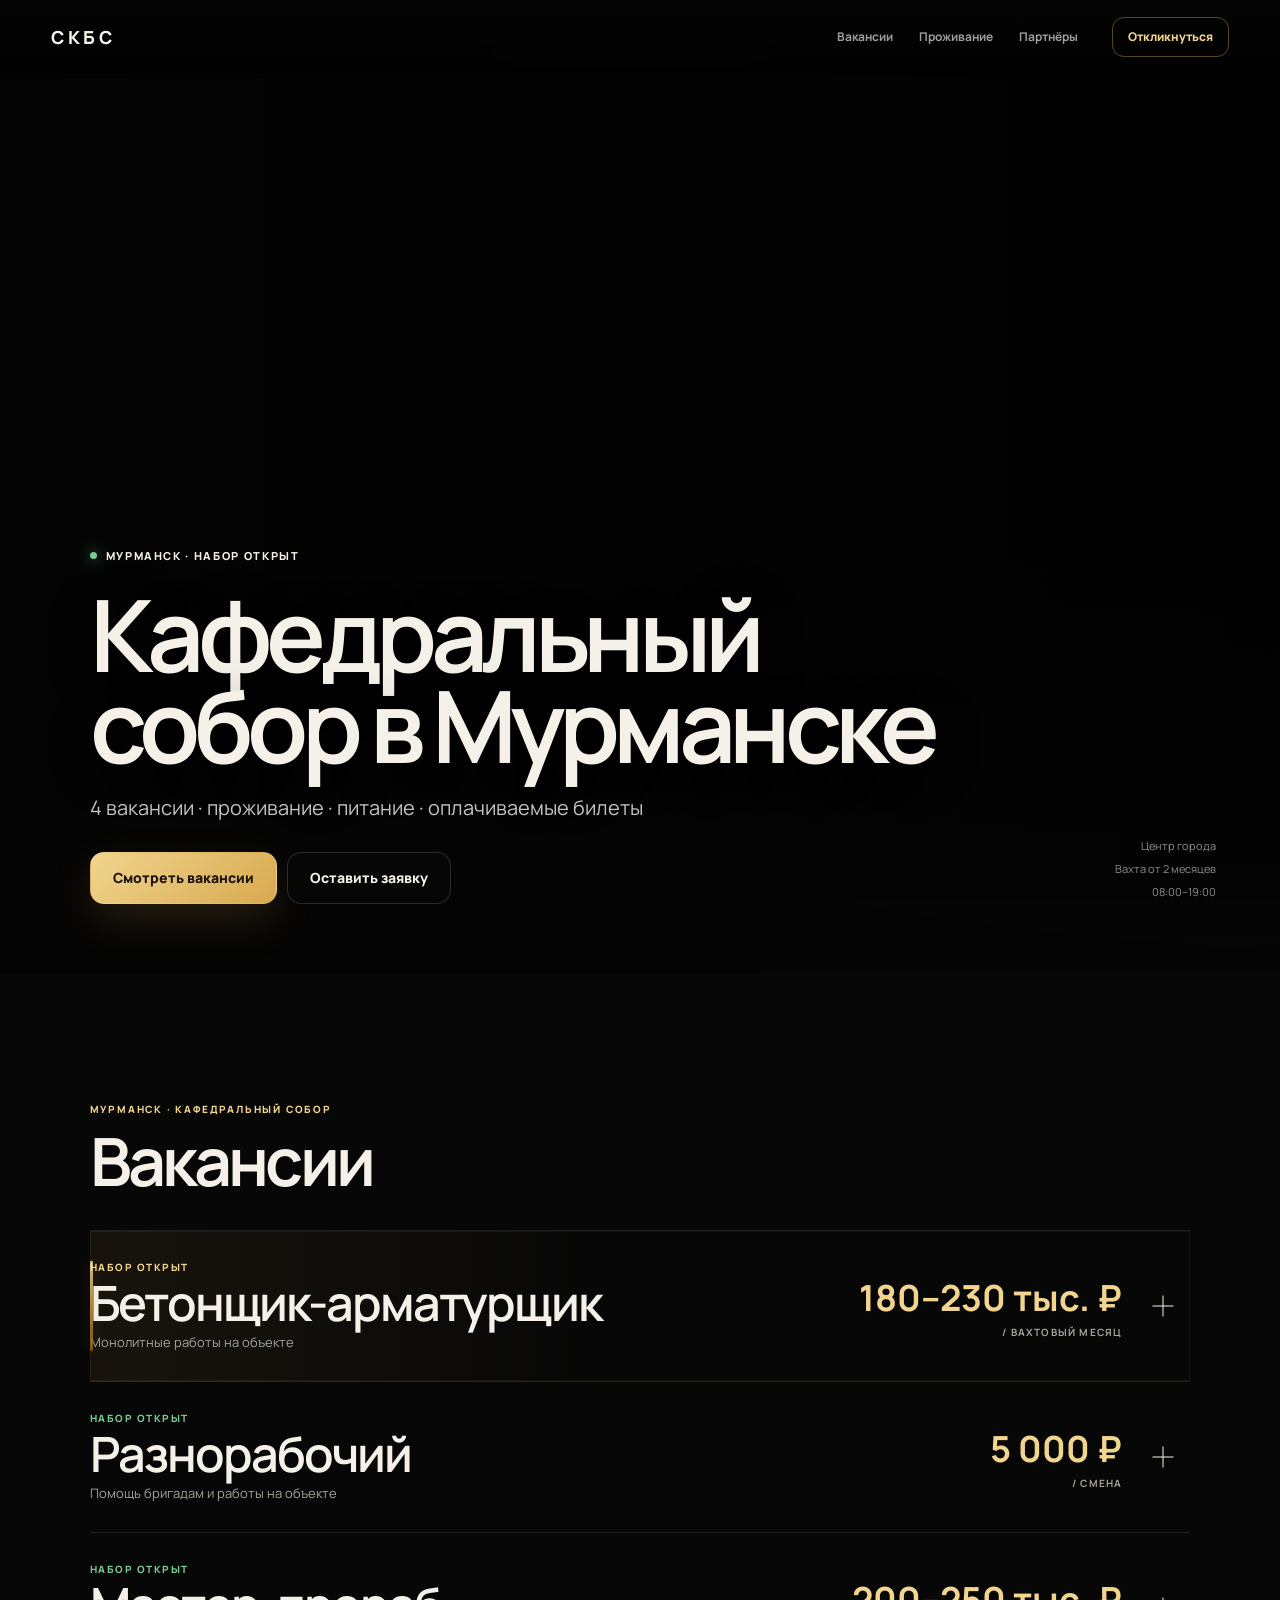
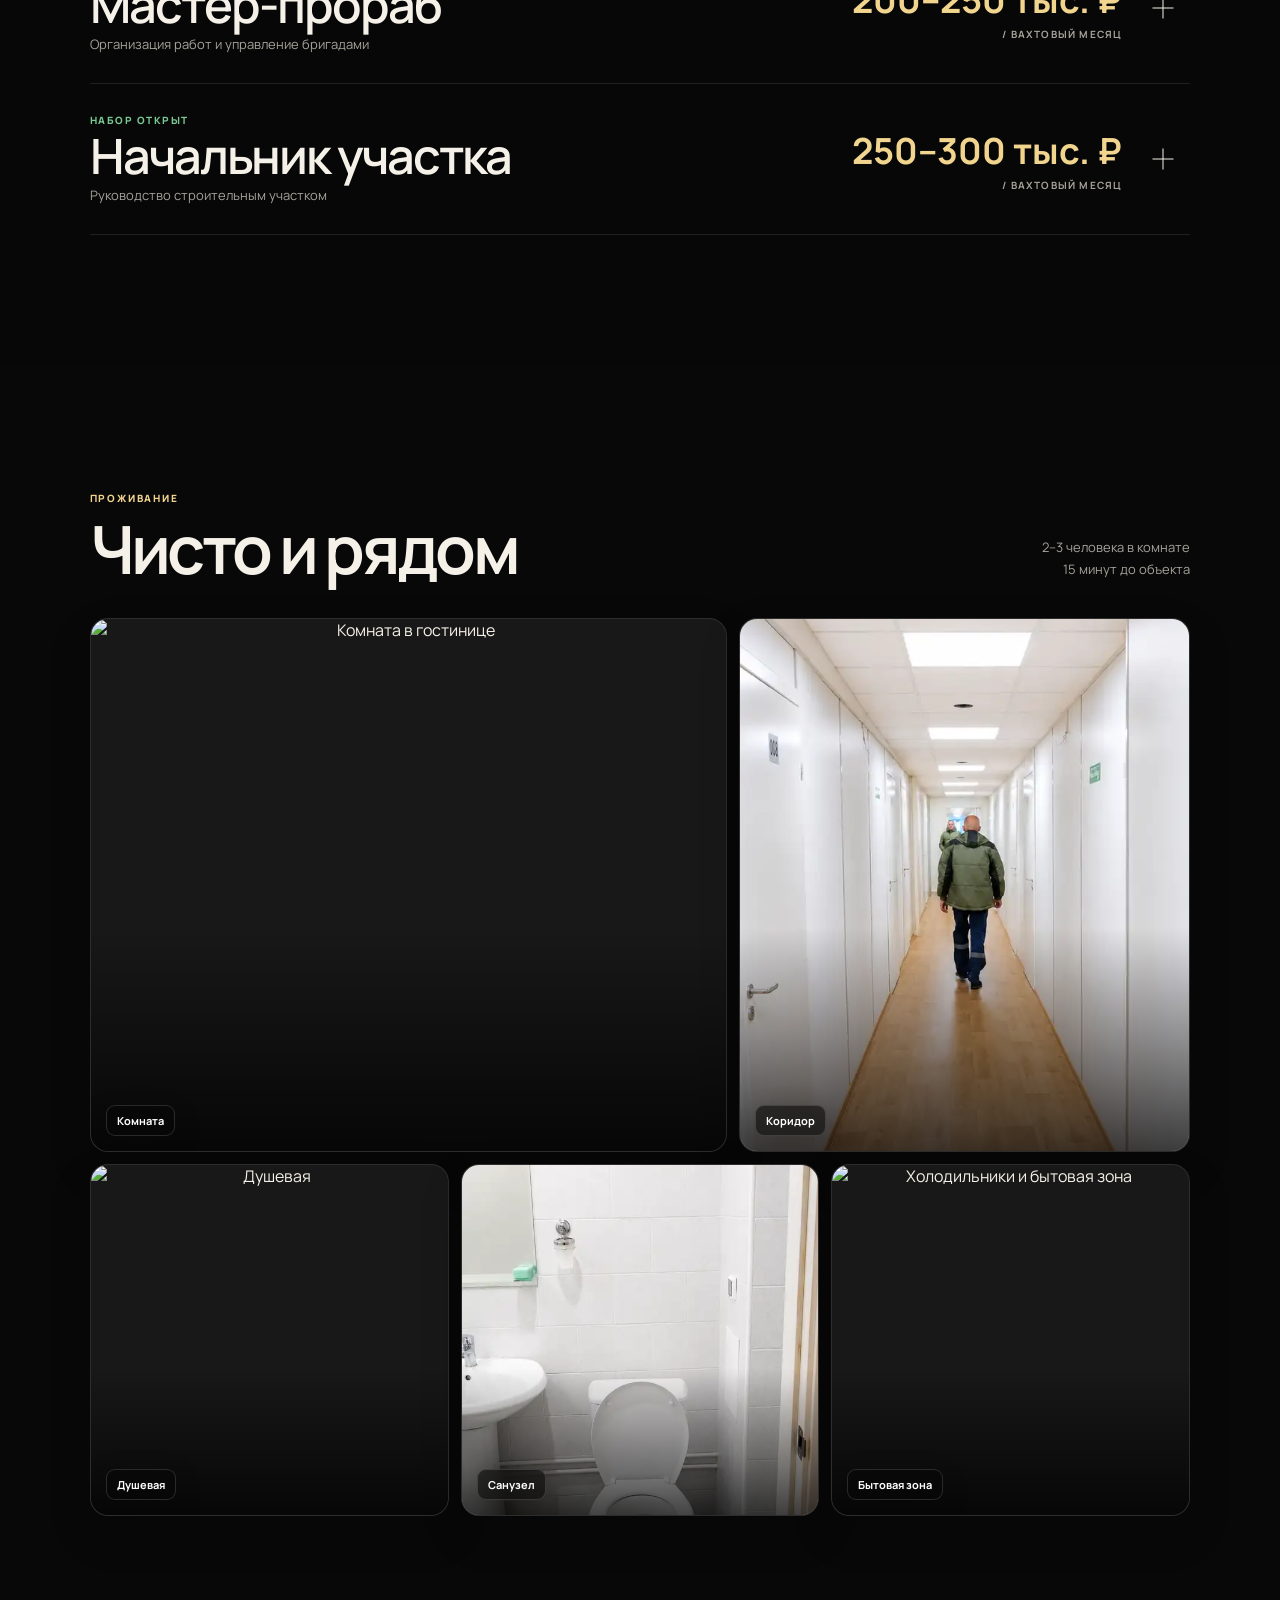
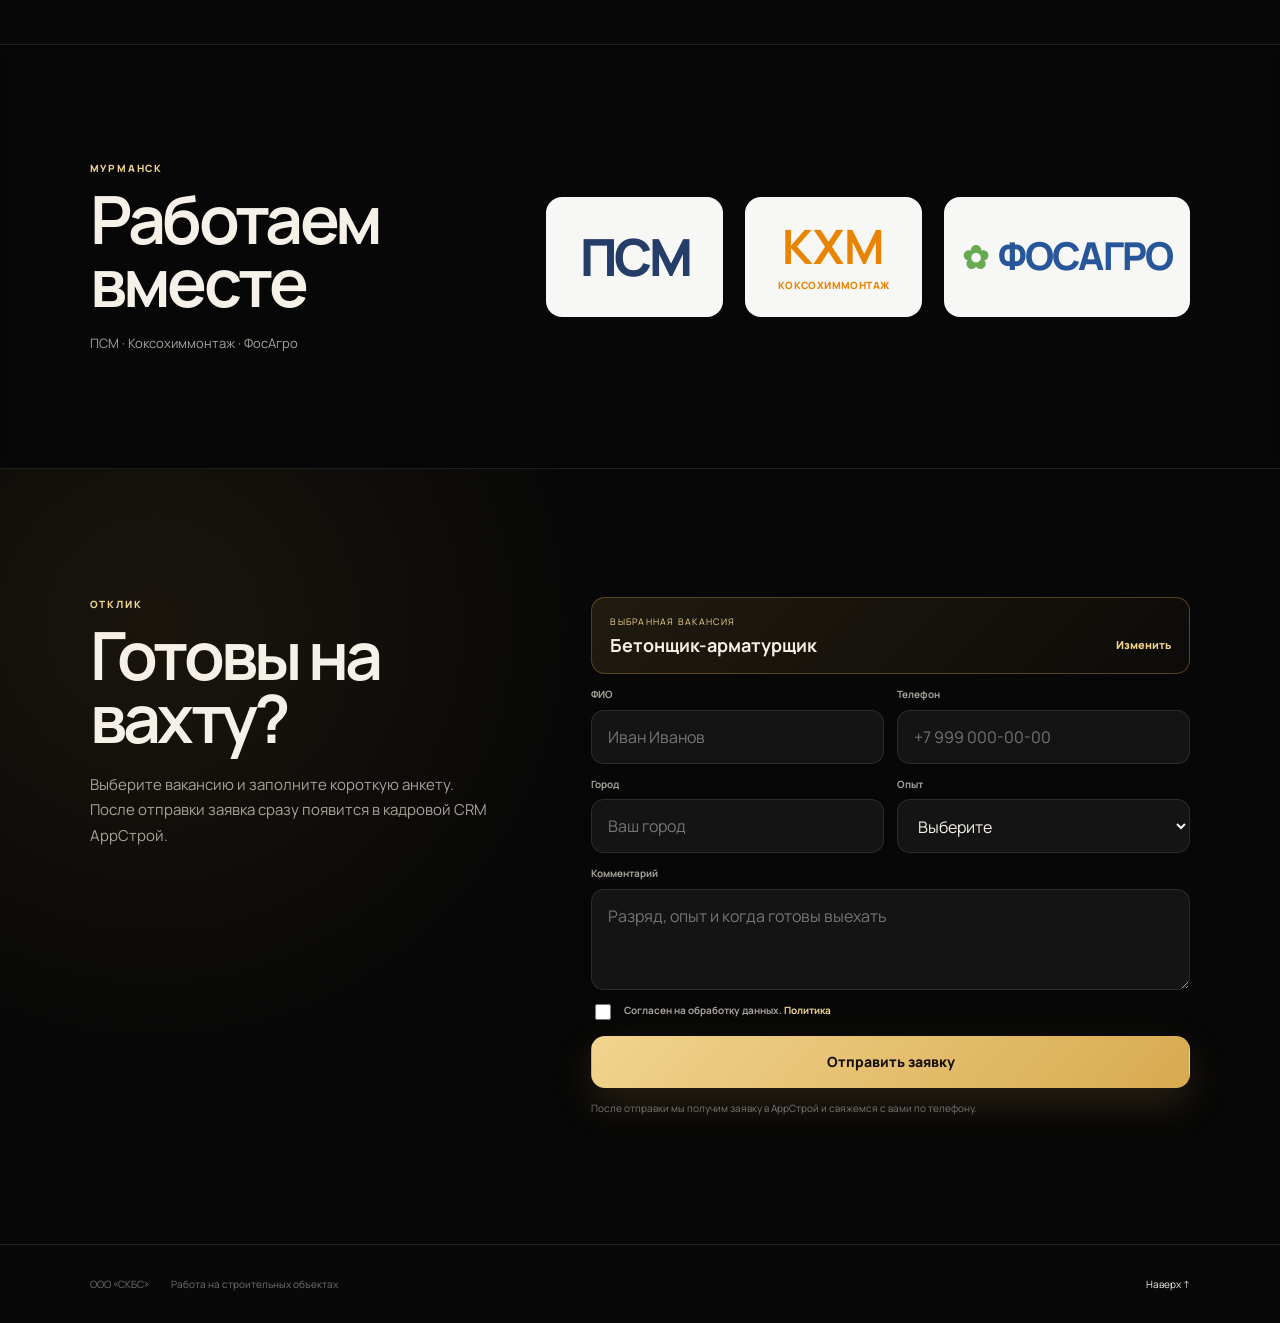
==== commit 98eaba71: "Добавить все фотографии гостиницы и новые фоны" ====
--- a/index.html
+++ b/index.html
@@ -10,13 +10,14 @@
   <link rel="preconnect" href="https://fonts.gstatic.com" crossorigin>
   <link href="https://fonts.googleapis.com/css2?family=Manrope:wght@400;500;600;700;800&display=swap" rel="stylesheet">
   <link rel="stylesheet" href="styles.css">
-  <link rel="stylesheet" href="final.css?v=vacancy-hover-2">
+  <link rel="stylesheet" href="final.css?v=photos-3">
 </head>
 <body>
   <div class="page-photo-bg" aria-hidden="true">
-    <div class="page-photo-layer page-photo-object"></div>
-    <div class="page-photo-layer page-photo-room"></div>
-    <div class="page-photo-layer page-photo-corridor"></div>
+    <div class="page-photo-layer page-photo-site-panorama" data-photo-key="site-panorama"></div>
+    <div class="page-photo-layer page-photo-site-workers" data-photo-key="site-workers"></div>
+    <div class="page-photo-layer page-photo-room" data-photo-key="hotel-room"></div>
+    <div class="page-photo-layer page-photo-corridor" data-photo-key="hotel-corridor"></div>
   </div>
 
   <header class="header">
@@ -30,7 +31,7 @@
   </header>
 
   <main id="top">
-    <section class="hero" data-photo-scene="object">
+    <section class="hero" data-photo-scene="site-panorama">
       <div class="hero-bg" aria-hidden="true"></div>
       <div class="hero-content">
         <span class="status"><i></i> Мурманск · набор открыт</span>
@@ -44,7 +45,7 @@
       <div class="hero-meta"><span>Центр города</span><span>Вахта от 2 месяцев</span><span>08:00–19:00</span></div>
     </section>
 
-    <section class="section vacancies" id="vacancies" data-photo-scene="object">
+    <section class="section vacancies" id="vacancies" data-photo-scene="site-workers">
       <div class="section-head"><div><span class="kicker">Мурманск · кафедральный собор</span><h2>Вакансии</h2></div></div>
       <div class="vacancy-list">
         <article class="vacancy is-selected" data-vacancy-key="concrete">
@@ -134,13 +135,27 @@
         <div><span class="kicker">Проживание</span><h2>Чисто и рядом</h2></div>
         <p>2–3 человека в комнате<br>15 минут до объекта</p>
       </div>
-      <div class="gallery gallery-expanded gallery-no-labels">
-        <button class="gallery-item gallery-item-wide" type="button" data-gallery-src="assets/room-dc24977.webp"><img src="assets/room-dc24977.webp" alt="Комната в гостинице"></button>
-        <button class="gallery-item gallery-item-tall" type="button" data-gallery-src="assets/corridor-dc24977.webp"><img src="assets/corridor-dc24977.webp" alt="Коридор гостиницы"></button>
-        <button class="gallery-item gallery-detail gallery-room-left" type="button" data-gallery-src="assets/room-dc24977.webp" aria-label="Открыть фотографию спальных мест"><img src="assets/room-dc24977.webp" alt="Спальные места в комнате"></button>
-        <button class="gallery-item gallery-detail gallery-room-right" type="button" data-gallery-src="assets/room-dc24977.webp" aria-label="Открыть фотографию комнаты у окна"><img src="assets/room-dc24977.webp" alt="Комната у окна"></button>
-        <button class="gallery-item gallery-detail gallery-corridor-near" type="button" data-gallery-src="assets/corridor-dc24977.webp" aria-label="Открыть ближний вид коридора"><img src="assets/corridor-dc24977.webp" alt="Ближний вид коридора"></button>
-        <button class="gallery-item gallery-detail gallery-corridor-far" type="button" data-gallery-src="assets/corridor-dc24977.webp" aria-label="Открыть общий вид гостиницы"><img src="assets/corridor-dc24977.webp" alt="Общий вид коридора гостиницы"></button>
+      <div class="gallery gallery-expanded">
+        <button class="gallery-item gallery-item-wide" type="button" data-photo-key="hotel-room">
+          <img src="assets/room-dc24977.webp" alt="Комната в гостинице">
+          <span>Комната</span>
+        </button>
+        <button class="gallery-item gallery-item-tall" type="button" data-photo-key="hotel-corridor">
+          <img src="assets/corridor-dc24977.webp" alt="Коридор гостиницы">
+          <span>Коридор</span>
+        </button>
+        <button class="gallery-item gallery-detail" type="button" data-photo-key="hotel-shower">
+          <img loading="lazy" src="assets/room-dc24977.webp" alt="Душевая">
+          <span>Душевая</span>
+        </button>
+        <button class="gallery-item gallery-detail" type="button" data-photo-key="hotel-toilet">
+          <img loading="lazy" src="assets/corridor-dc24977.webp" alt="Санузел">
+          <span>Санузел</span>
+        </button>
+        <button class="gallery-item gallery-detail" type="button" data-photo-key="hotel-fridges">
+          <img loading="lazy" src="assets/room-dc24977.webp" alt="Холодильники и бытовая зона">
+          <span>Бытовая зона</span>
+        </button>
       </div>
     </section>
 
@@ -153,7 +168,7 @@
       </div>
     </section>
 
-    <section class="section apply" id="apply" data-photo-scene="object">
+    <section class="section apply" id="apply" data-photo-scene="site-panorama">
       <div class="apply-copy"><span class="kicker">Отклик</span><h2>Готовы на вахту?</h2><p>Выберите вакансию и заполните короткую анкету. После отправки заявка сразу появится в кадровой CRM AppСтрой.</p></div>
       <form class="form" id="application-form">
         <input type="hidden" id="vacancy-key" value="concrete">
@@ -175,6 +190,13 @@
 
   <dialog class="lightbox" aria-label="Просмотр фотографии"><button class="lightbox-close" type="button" aria-label="Закрыть">×</button><img src="" alt=""></dialog>
   <div class="toast" role="status" aria-live="polite"></div>
-  <script src="live.js"></script>
+  <script src="photo-data-room.js?v=photos-3"></script>
+  <script src="photo-data-corridor.js?v=photos-3"></script>
+  <script src="photo-data-toilet.js?v=photos-3"></script>
+  <script src="photo-data-fridges.js?v=photos-3"></script>
+  <script src="photo-data-shower.js?v=photos-3"></script>
+  <script src="photo-data-site-panorama.js?v=photos-3"></script>
+  <script src="photo-data-site-workers.js?v=photos-3"></script>
+  <script src="live.js?v=photos-3"></script>
 </body>
 </html>
--- a/final.css
+++ b/final.css
@@ -1,34 +1,33 @@
-.hero-bg{background-image:url('assets/hero-dc24977.webp');filter:contrast(1.06) saturate(1.04);will-change:transform;background-attachment:fixed}
+.hero-bg{background-image:none;background-color:transparent;filter:none;will-change:auto;background-attachment:scroll}
 .page-photo-bg{position:fixed;inset:0;z-index:0;overflow:hidden;pointer-events:none;background:#080808}
-.page-photo-layer{position:absolute;inset:-4%;background-position:center;background-size:cover;background-repeat:no-repeat;opacity:0;transform:scale(1.07);transition:opacity 1.1s var(--ease),transform 1.6s var(--ease);filter:saturate(.78) contrast(1.06) brightness(.42)}
-.page-photo-layer::after{content:"";position:absolute;inset:0;background:linear-gradient(180deg,rgba(5,5,5,.7),rgba(5,5,5,.88)),linear-gradient(90deg,rgba(5,5,5,.5),rgba(5,5,5,.12),rgba(5,5,5,.58))}
-.page-photo-object{background-image:url('assets/hero-dc24977.webp')}
-.page-photo-room{background-image:url('assets/room-dc24977.webp')}
-.page-photo-corridor{background-image:url('assets/corridor-dc24977.webp')}
-body.photo-object .page-photo-object,body:not(.photo-room):not(.photo-corridor) .page-photo-object{opacity:1;transform:scale(1.03)}
-body.photo-room .page-photo-room{opacity:1;transform:scale(1.03)}
-body.photo-corridor .page-photo-corridor{opacity:1;transform:scale(1.03)}
+.page-photo-layer{position:absolute;inset:-4%;background-position:center;background-size:cover;background-repeat:no-repeat;opacity:0;transform:scale(1.075);transition:opacity 1.15s var(--ease),transform 1.8s var(--ease);filter:saturate(.86) contrast(1.08) brightness(.41);will-change:opacity,transform}
+.page-photo-layer::after{content:"";position:absolute;inset:0;background:linear-gradient(180deg,rgba(5,5,5,.66),rgba(5,5,5,.89)),linear-gradient(90deg,rgba(5,5,5,.54),rgba(5,5,5,.15),rgba(5,5,5,.6))}
+.page-photo-site-panorama,.page-photo-site-workers{background-position:center;filter:saturate(.92) contrast(1.09) brightness(.45)}
+.page-photo-room{background-position:center;filter:saturate(.83) contrast(1.04) brightness(.4)}
+.page-photo-corridor{background-position:center 42%;filter:saturate(.78) contrast(1.04) brightness(.39)}
+body.photo-site-panorama .page-photo-site-panorama,body:not(.photo-site-workers):not(.photo-room):not(.photo-corridor) .page-photo-site-panorama{opacity:1;transform:scale(1.025)}
+body.photo-site-workers .page-photo-site-workers{opacity:1;transform:scale(1.025)}
+body.photo-room .page-photo-room{opacity:1;transform:scale(1.025)}
+body.photo-corridor .page-photo-corridor{opacity:1;transform:scale(1.025)}
 .header,main,.footer{position:relative;z-index:1}
-.vacancies{background:rgba(8,8,8,.91);backdrop-filter:blur(2px)}
-.living{background:rgba(9,9,9,.84);backdrop-filter:blur(3px)}
-.partners{background:rgba(8,8,8,.88);backdrop-filter:blur(4px)}
-.apply{background:radial-gradient(circle at 12% 20%,rgba(216,170,80,.09),transparent 28rem),rgba(8,8,8,.9);backdrop-filter:blur(3px)}
+.vacancies{background:rgba(8,8,8,.9);backdrop-filter:blur(2px)}
+.living{background:rgba(9,9,9,.83);backdrop-filter:blur(3px)}
+.partners{background:rgba(8,8,8,.87);backdrop-filter:blur(4px)}
+.apply{background:radial-gradient(circle at 12% 20%,rgba(216,170,80,.09),transparent 28rem),rgba(8,8,8,.89);backdrop-filter:blur(3px)}
 .gallery-pair{display:grid;grid-template-columns:minmax(0,1.15fr) minmax(0,.85fr);gap:12px}
 .gallery-pair .gallery-item{height:min(44vw,620px);min-height:320px;border-radius:18px}
 .gallery-no-labels .gallery-item span{display:none!important}
 .gallery-pair .gallery-item img{width:100%;height:100%;object-fit:cover}
-.gallery-expanded{display:grid;grid-template-columns:repeat(12,minmax(0,1fr));grid-auto-rows:180px;gap:12px}
-.gallery-expanded .gallery-item{height:auto;min-height:0;border-radius:18px;border:1px solid rgba(255,255,255,.08);overflow:hidden;background:#181818}
+.gallery-expanded{display:grid;grid-template-columns:repeat(12,minmax(0,1fr));grid-auto-rows:170px;gap:12px}
+.gallery-expanded .gallery-item{height:auto;min-height:0;border-radius:18px;border:1px solid rgba(255,255,255,.09);overflow:hidden;background:#181818;box-shadow:0 18px 42px rgba(0,0,0,.18)}
+.gallery-expanded .gallery-item::after{content:"";position:absolute;inset:0;z-index:1;background:linear-gradient(180deg,transparent 58%,rgba(0,0,0,.72));pointer-events:none}
 .gallery-expanded .gallery-item img{width:100%;height:100%;object-fit:cover;transition:transform .65s var(--ease),filter .35s var(--ease)}
+.gallery-expanded .gallery-item span{z-index:2;color:#fff;border:1px solid rgba(255,255,255,.14);background:rgba(8,8,8,.58);box-shadow:0 8px 28px rgba(0,0,0,.2)}
 .gallery-expanded .gallery-item:hover img{transform:scale(1.035);filter:brightness(.9)}
 .gallery-item-wide{grid-column:span 7;grid-row:span 3}
 .gallery-item-tall{grid-column:span 5;grid-row:span 3}
-.gallery-detail{grid-column:span 3;grid-row:span 2}
-.gallery-room-left img{object-position:10% center;transform:scale(1.13)}
-.gallery-room-right img{object-position:88% center;transform:scale(1.13)}
-.gallery-corridor-near img{object-position:20% center;transform:scale(1.12)}
-.gallery-corridor-far img{object-position:72% center;transform:scale(1.12)}
-.gallery-detail:hover img{transform:scale(1.17)!important}
+.gallery-detail{grid-column:span 4;grid-row:span 2}
+.gallery-detail:hover img{transform:scale(1.045)!important}
 .partner-text-logos .brand-card{width:100%;height:120px;display:flex;align-items:center;justify-content:center;gap:10px;border-radius:16px;background:#f7f7f5;padding:18px;font-weight:900;line-height:1;text-align:center}
 .brand-psm{color:#243d69;font-size:clamp(34px,4vw,62px);letter-spacing:-.07em}
 .brand-khm{flex-direction:column;color:#e98400;font-size:clamp(32px,3.7vw,56px)}
@@ -70,7 +69,6 @@
   .gallery-item-wide{grid-column:1/-1;height:420px}
 }
 @media(max-width:700px){
-  .hero-bg{background-attachment:scroll}
   .gallery-pair{grid-template-columns:1fr}
   .gallery-pair .gallery-item{height:320px;min-height:0}
   .gallery-expanded{grid-template-columns:1fr;grid-auto-rows:260px;gap:8px}
@@ -88,4 +86,4 @@
   .selected-vacancy span,.selected-vacancy strong,.selected-vacancy a{grid-column:1}
   .selected-vacancy a{margin-top:3px}
 }
-@media(prefers-reduced-motion:reduce){.page-photo-layer{transition:none}.hero-bg{background-attachment:scroll}}+@media(prefers-reduced-motion:reduce){.page-photo-layer{transition:none}}
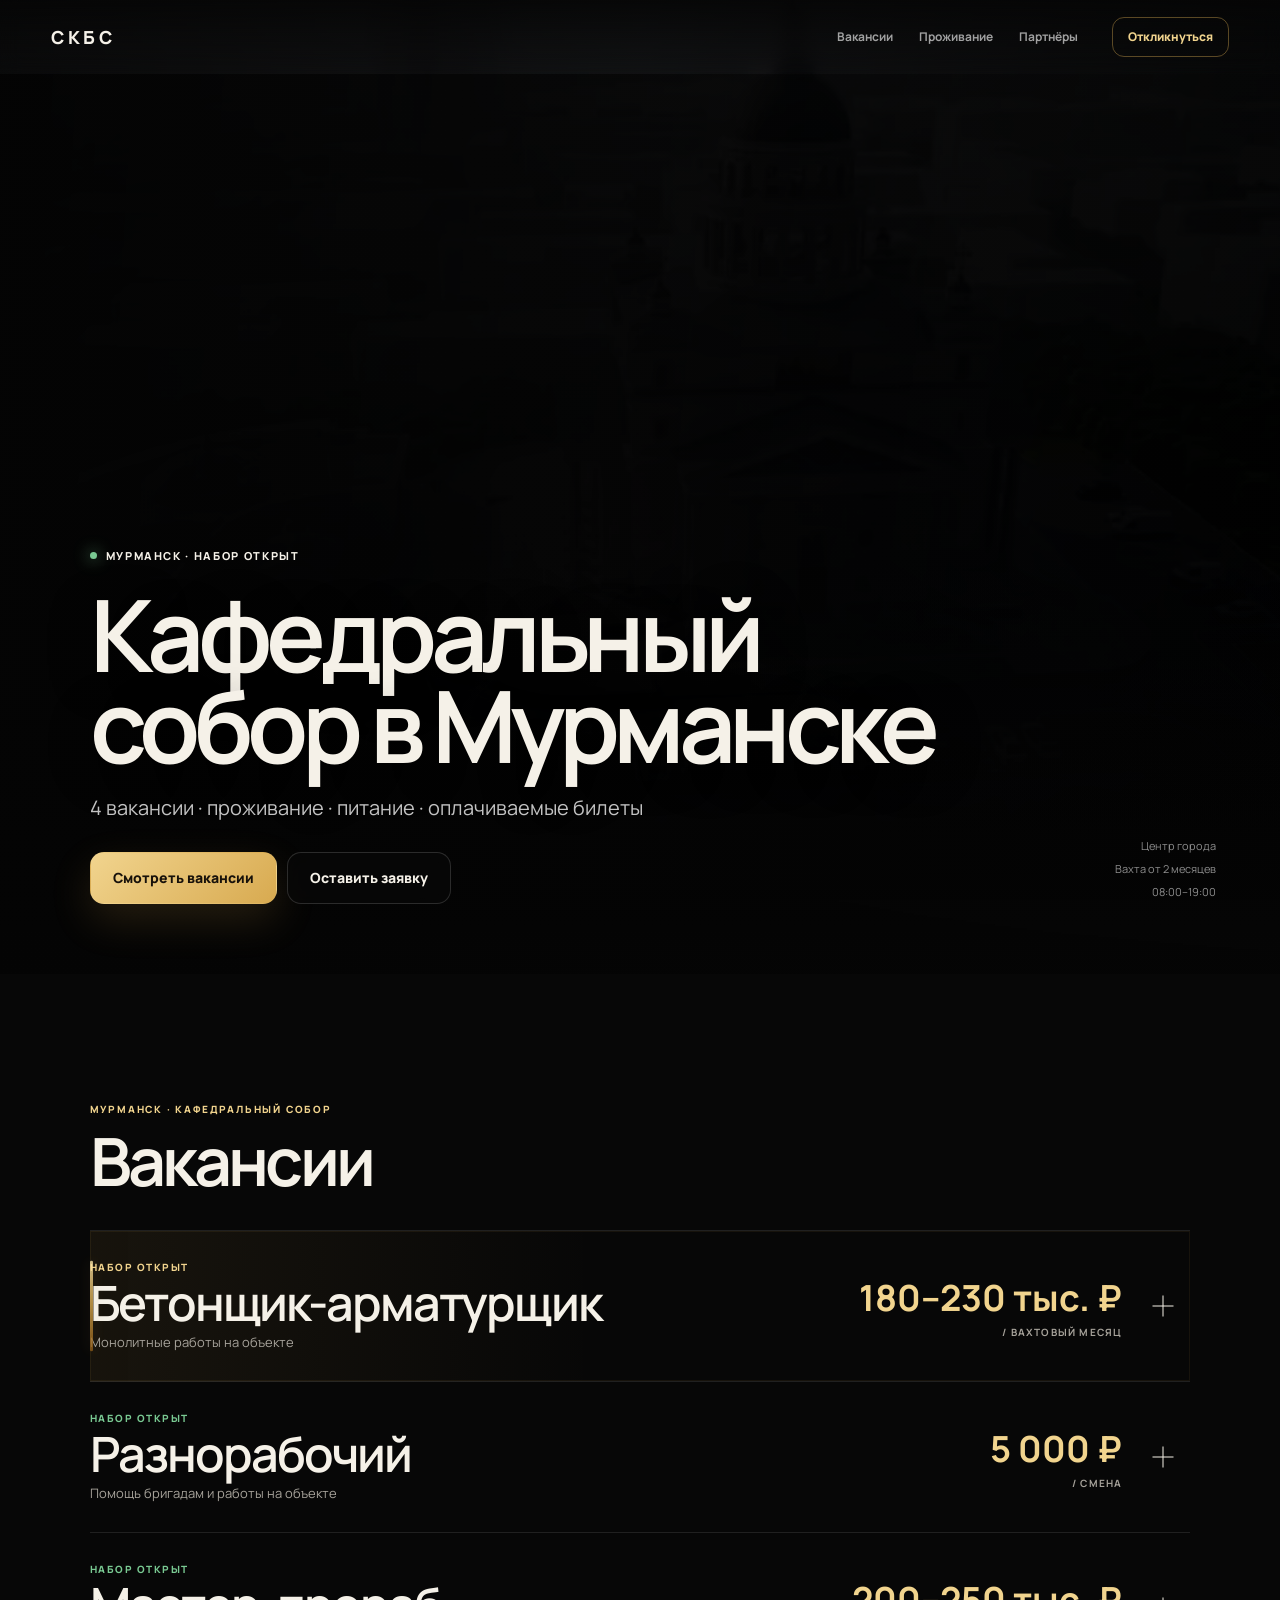
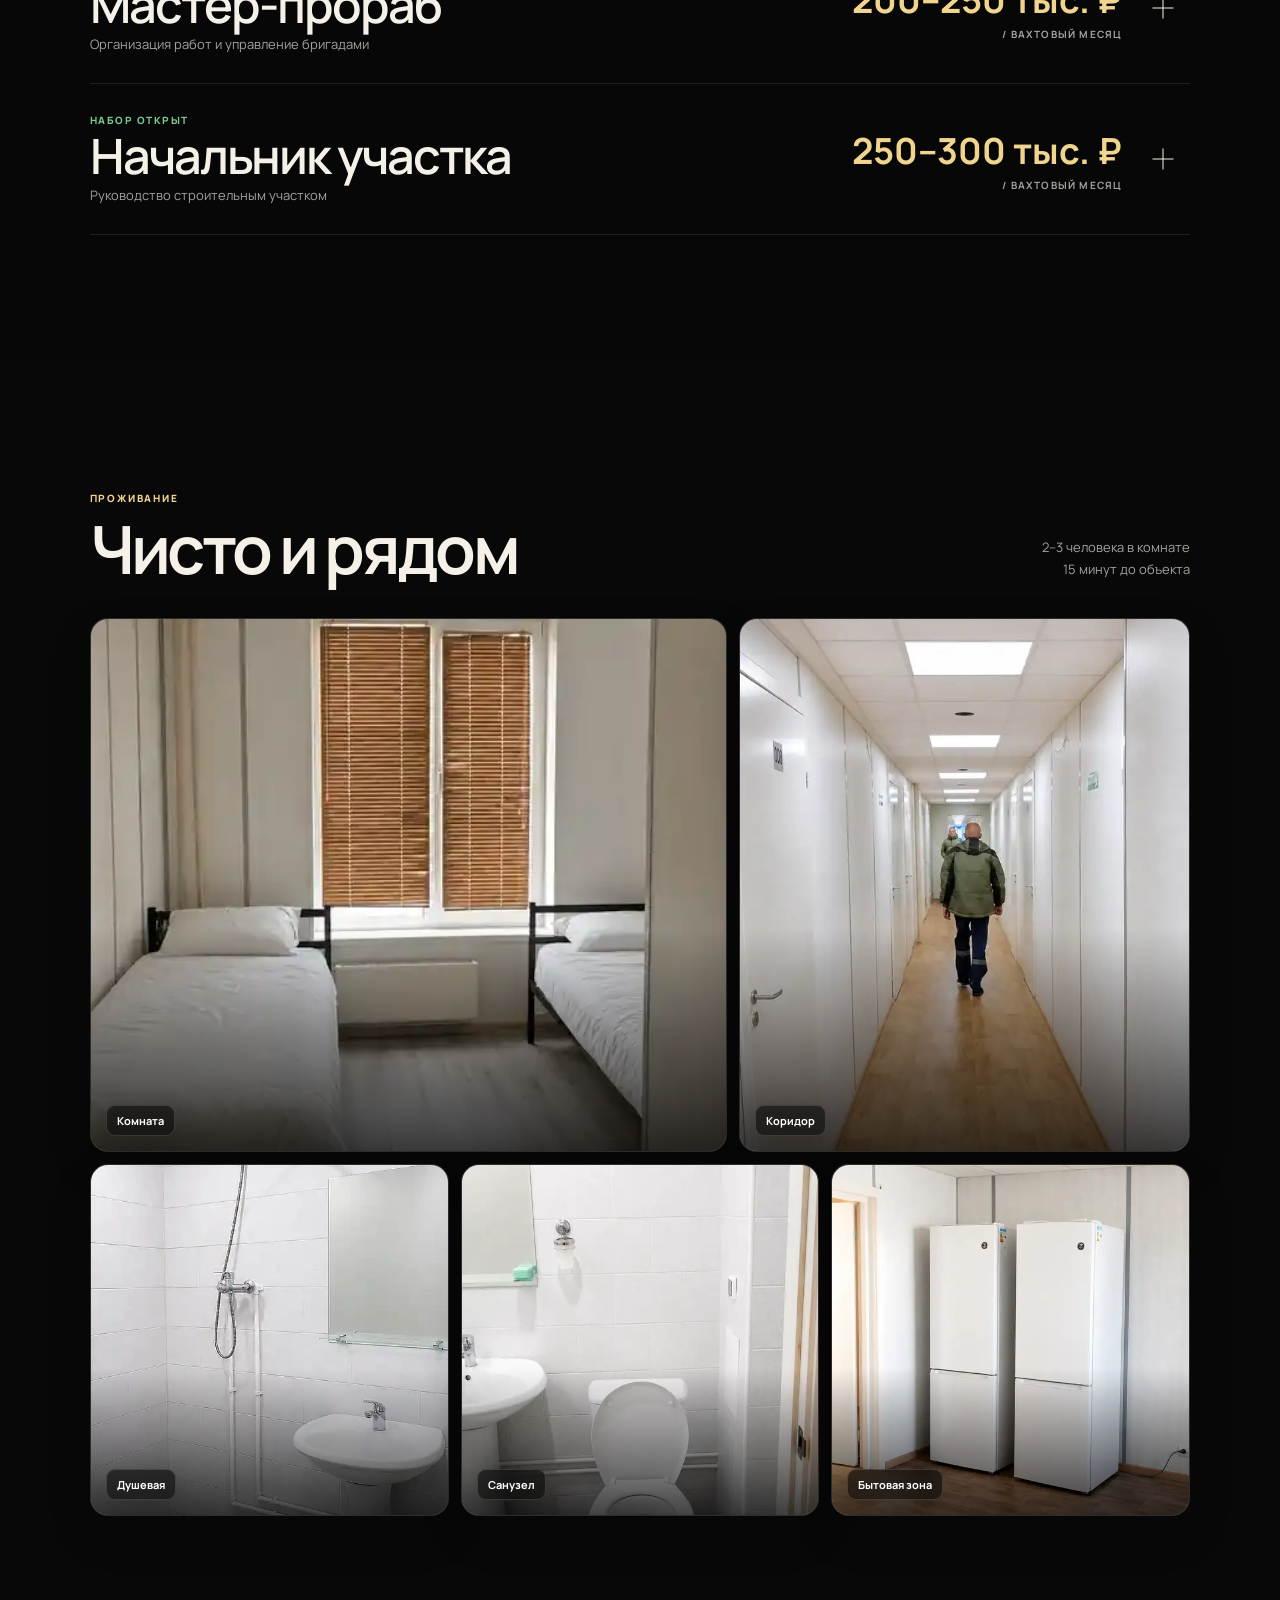
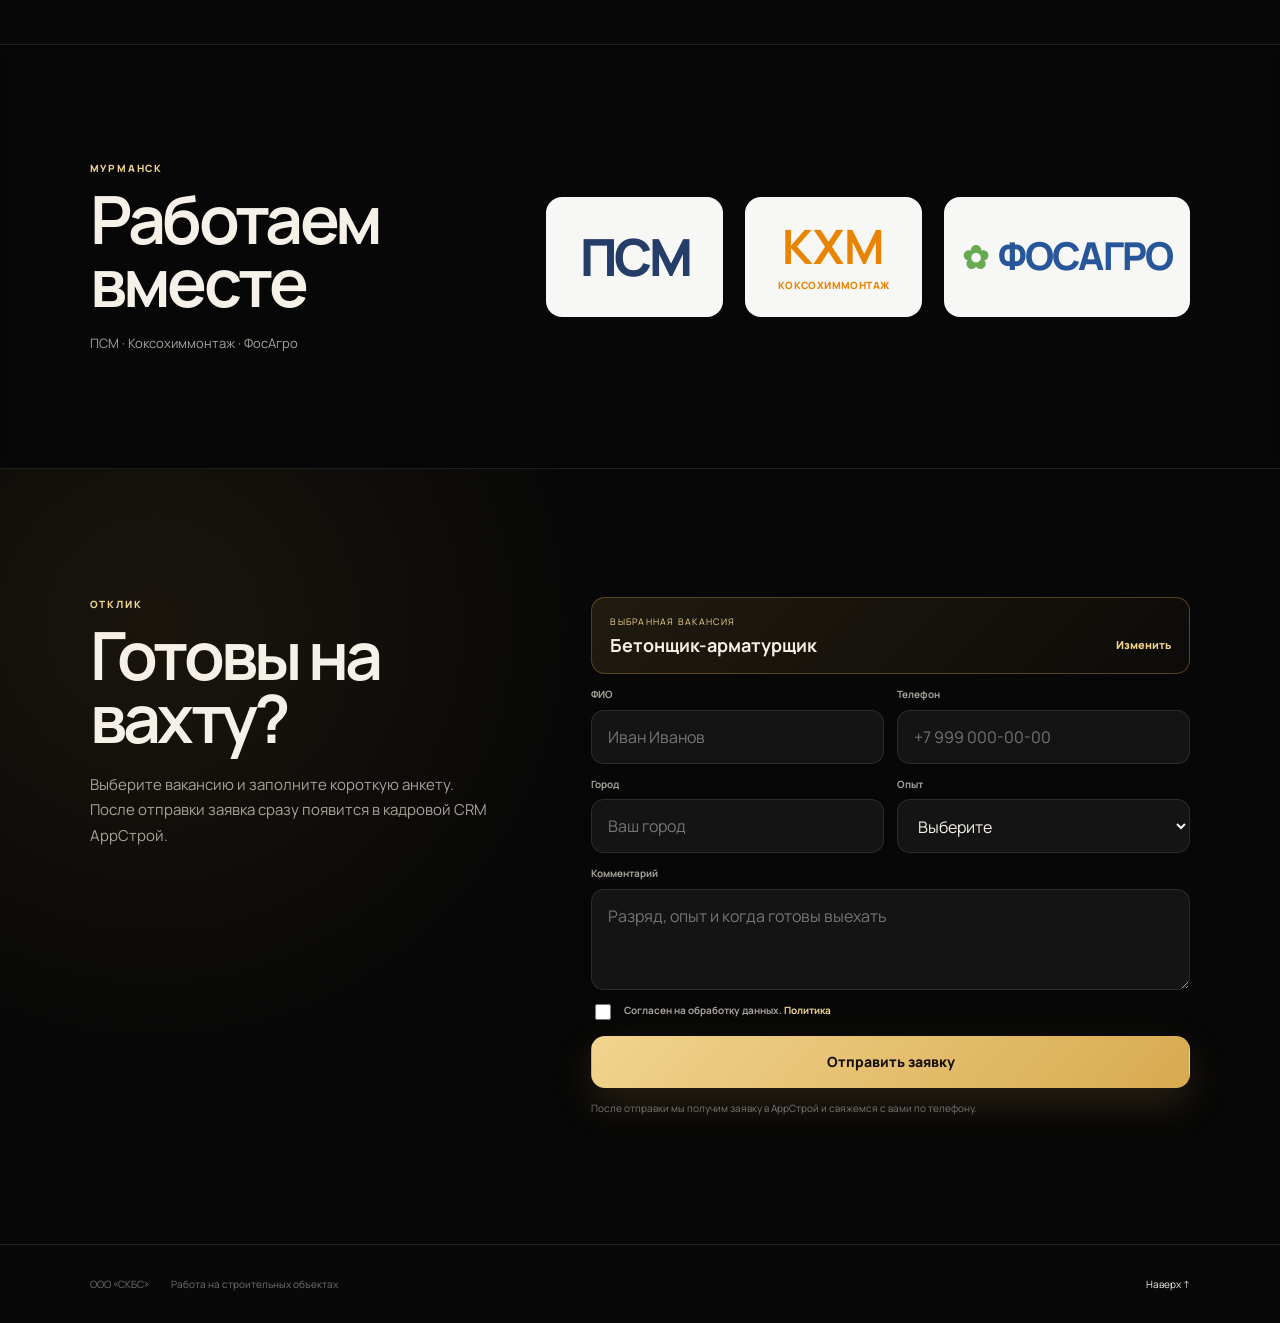
==== commit 4ef8abb7: "Исправить загрузку всех фотографий" ====
--- a/index.html
+++ b/index.html
@@ -10,14 +10,14 @@
   <link rel="preconnect" href="https://fonts.gstatic.com" crossorigin>
   <link href="https://fonts.googleapis.com/css2?family=Manrope:wght@400;500;600;700;800&display=swap" rel="stylesheet">
   <link rel="stylesheet" href="styles.css">
-  <link rel="stylesheet" href="final.css?v=photos-3">
+  <link rel="stylesheet" href="final.css?v=photos-5">
 </head>
 <body>
   <div class="page-photo-bg" aria-hidden="true">
-    <div class="page-photo-layer page-photo-site-panorama" data-photo-key="site-panorama"></div>
-    <div class="page-photo-layer page-photo-site-workers" data-photo-key="site-workers"></div>
-    <div class="page-photo-layer page-photo-room" data-photo-key="hotel-room"></div>
-    <div class="page-photo-layer page-photo-corridor" data-photo-key="hotel-corridor"></div>
+    <div class="page-photo-layer page-photo-site-panorama" style="background-image:url('assets/hero-dc24977.webp')"></div>
+    <div class="page-photo-layer page-photo-site-workers" style="background-image:url('assets/hero-dc24977.webp')"></div>
+    <div class="page-photo-layer page-photo-room" style="background-image:url('assets/room-dc24977.webp')"></div>
+    <div class="page-photo-layer page-photo-corridor" style="background-image:url('assets/corridor-dc24977.webp')"></div>
   </div>
 
   <header class="header">
@@ -136,11 +136,11 @@
         <p>2–3 человека в комнате<br>15 минут до объекта</p>
       </div>
       <div class="gallery gallery-expanded">
-        <button class="gallery-item gallery-item-wide" type="button" data-photo-key="hotel-room">
+        <button class="gallery-item gallery-item-wide" type="button">
           <img src="assets/room-dc24977.webp" alt="Комната в гостинице">
           <span>Комната</span>
         </button>
-        <button class="gallery-item gallery-item-tall" type="button" data-photo-key="hotel-corridor">
+        <button class="gallery-item gallery-item-tall" type="button">
           <img src="assets/corridor-dc24977.webp" alt="Коридор гостиницы">
           <span>Коридор</span>
         </button>
@@ -190,13 +190,11 @@
 
   <dialog class="lightbox" aria-label="Просмотр фотографии"><button class="lightbox-close" type="button" aria-label="Закрыть">×</button><img src="" alt=""></dialog>
   <div class="toast" role="status" aria-live="polite"></div>
-  <script src="photo-data-room.js?v=photos-3"></script>
-  <script src="photo-data-corridor.js?v=photos-3"></script>
-  <script src="photo-data-toilet.js?v=photos-3"></script>
-  <script src="photo-data-fridges.js?v=photos-3"></script>
-  <script src="photo-data-shower.js?v=photos-3"></script>
-  <script src="photo-data-site-panorama.js?v=photos-3"></script>
-  <script src="photo-data-site-workers.js?v=photos-3"></script>
-  <script src="live.js?v=photos-3"></script>
+  <script src="photo-data-toilet.js?v=photos-5"></script>
+  <script src="photo-data-shower-fixed.js?v=photos-5"></script>
+  <script src="photo-chunks-v5/fridges-0.js?v=photos-5"></script>
+  <script src="photo-chunks-v5/fridges-1.js?v=photos-5"></script>
+  <script src="photo-chunks-v5/assemble.js?v=photos-5"></script>
+  <script src="live.js?v=photos-5"></script>
 </body>
 </html>
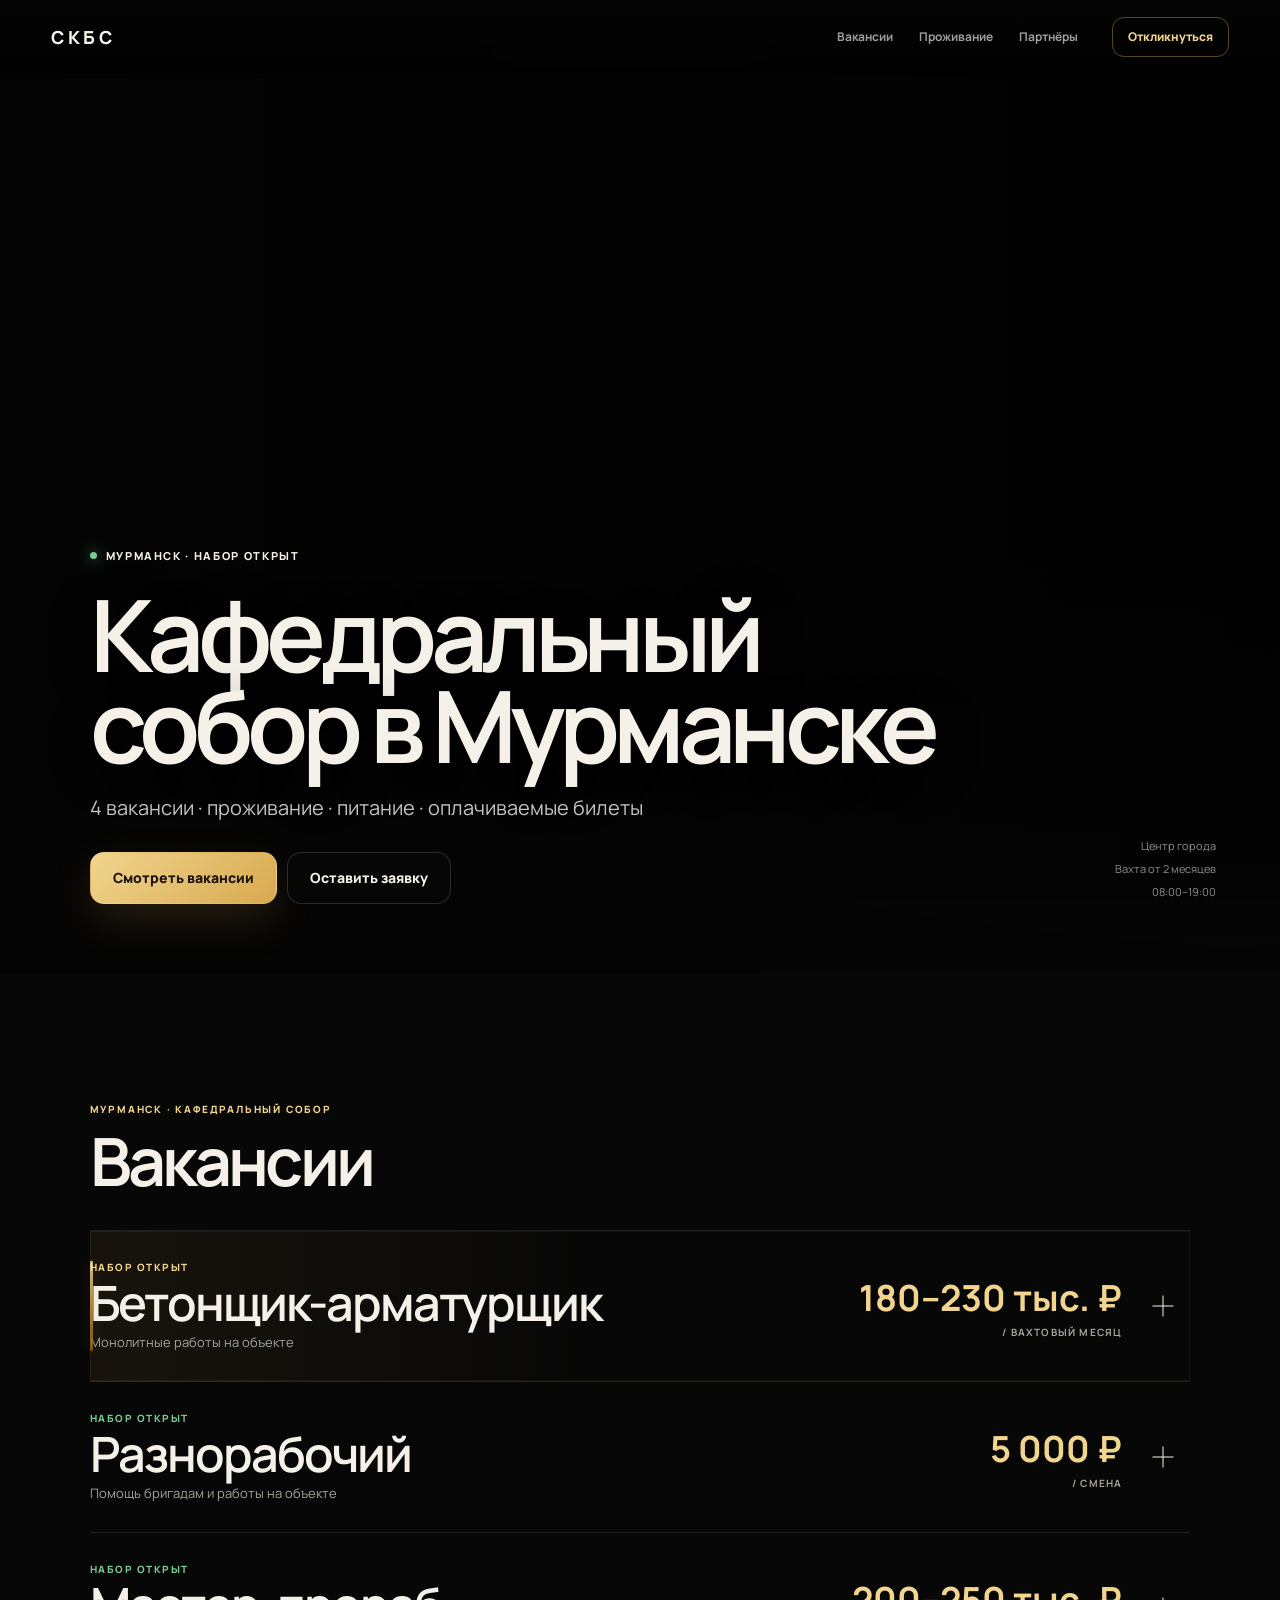
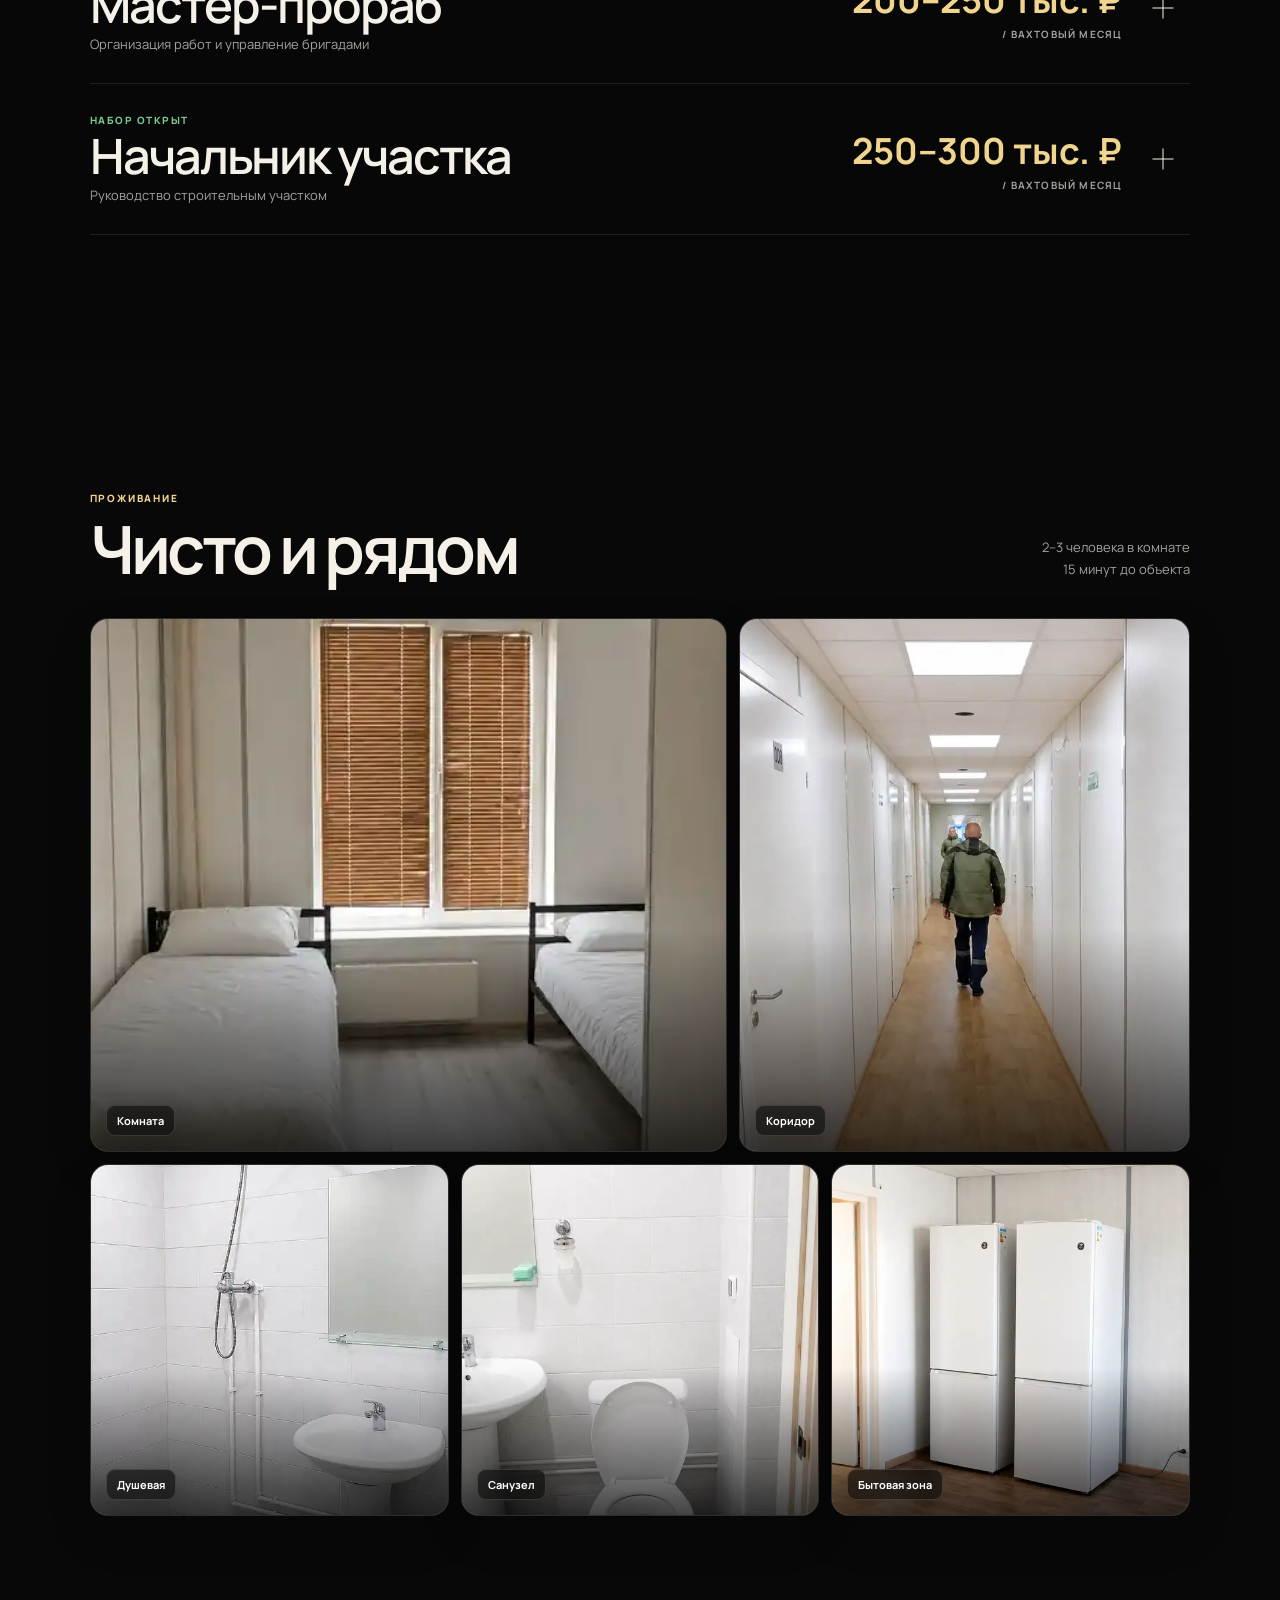
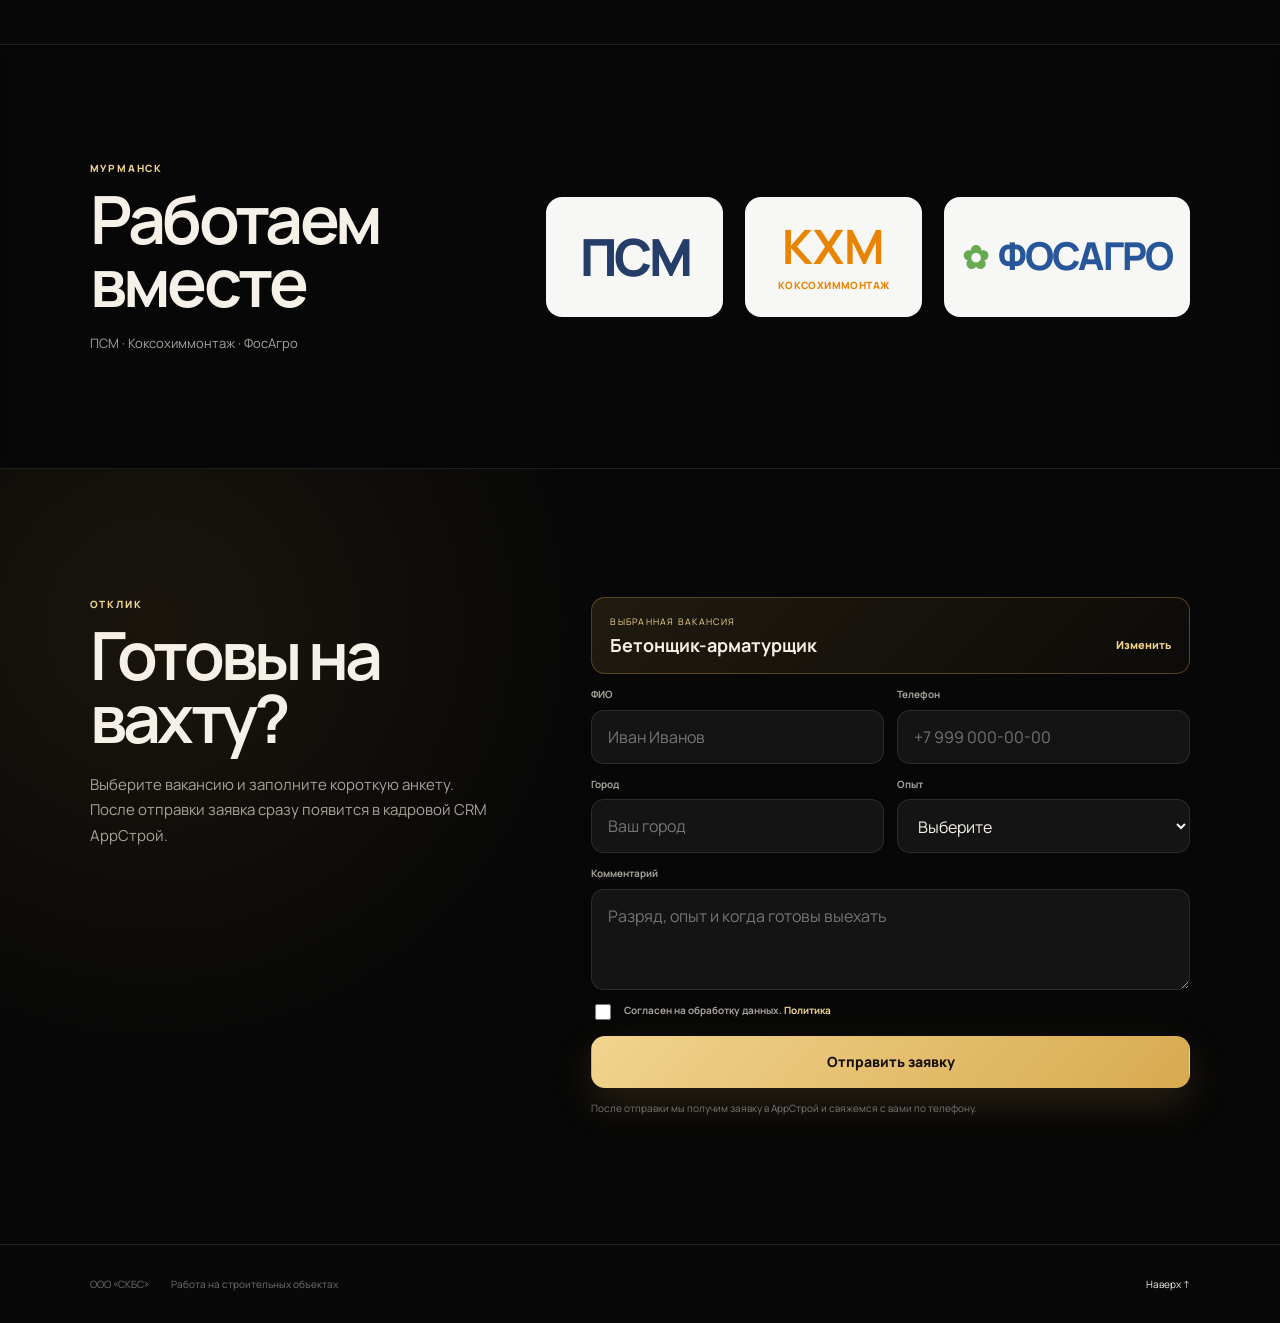
==== commit d8a7f9ca: "Подключить фоновые фотографии стройки" ====
--- a/index.html
+++ b/index.html
@@ -10,12 +10,12 @@
   <link rel="preconnect" href="https://fonts.gstatic.com" crossorigin>
   <link href="https://fonts.googleapis.com/css2?family=Manrope:wght@400;500;600;700;800&display=swap" rel="stylesheet">
   <link rel="stylesheet" href="styles.css">
-  <link rel="stylesheet" href="final.css?v=photos-5">
+  <link rel="stylesheet" href="final.css?v=backgrounds-1">
 </head>
 <body>
   <div class="page-photo-bg" aria-hidden="true">
-    <div class="page-photo-layer page-photo-site-panorama" style="background-image:url('assets/hero-dc24977.webp')"></div>
-    <div class="page-photo-layer page-photo-site-workers" style="background-image:url('assets/hero-dc24977.webp')"></div>
+    <div class="page-photo-layer page-photo-site-panorama" style="background-image:url('https://dxbrhsefgxcaxzmrbfrb.supabase.co/functions/v1/site-background-image?kind=panorama')"></div>
+    <div class="page-photo-layer page-photo-site-workers" style="background-image:url('https://dxbrhsefgxcaxzmrbfrb.supabase.co/functions/v1/site-background-image?kind=workers')"></div>
     <div class="page-photo-layer page-photo-room" style="background-image:url('assets/room-dc24977.webp')"></div>
     <div class="page-photo-layer page-photo-corridor" style="background-image:url('assets/corridor-dc24977.webp')"></div>
   </div>
@@ -195,6 +195,6 @@
   <script src="photo-chunks-v5/fridges-0.js?v=photos-5"></script>
   <script src="photo-chunks-v5/fridges-1.js?v=photos-5"></script>
   <script src="photo-chunks-v5/assemble.js?v=photos-5"></script>
-  <script src="live.js?v=photos-5"></script>
+  <script src="live.js?v=backgrounds-1"></script>
 </body>
 </html>
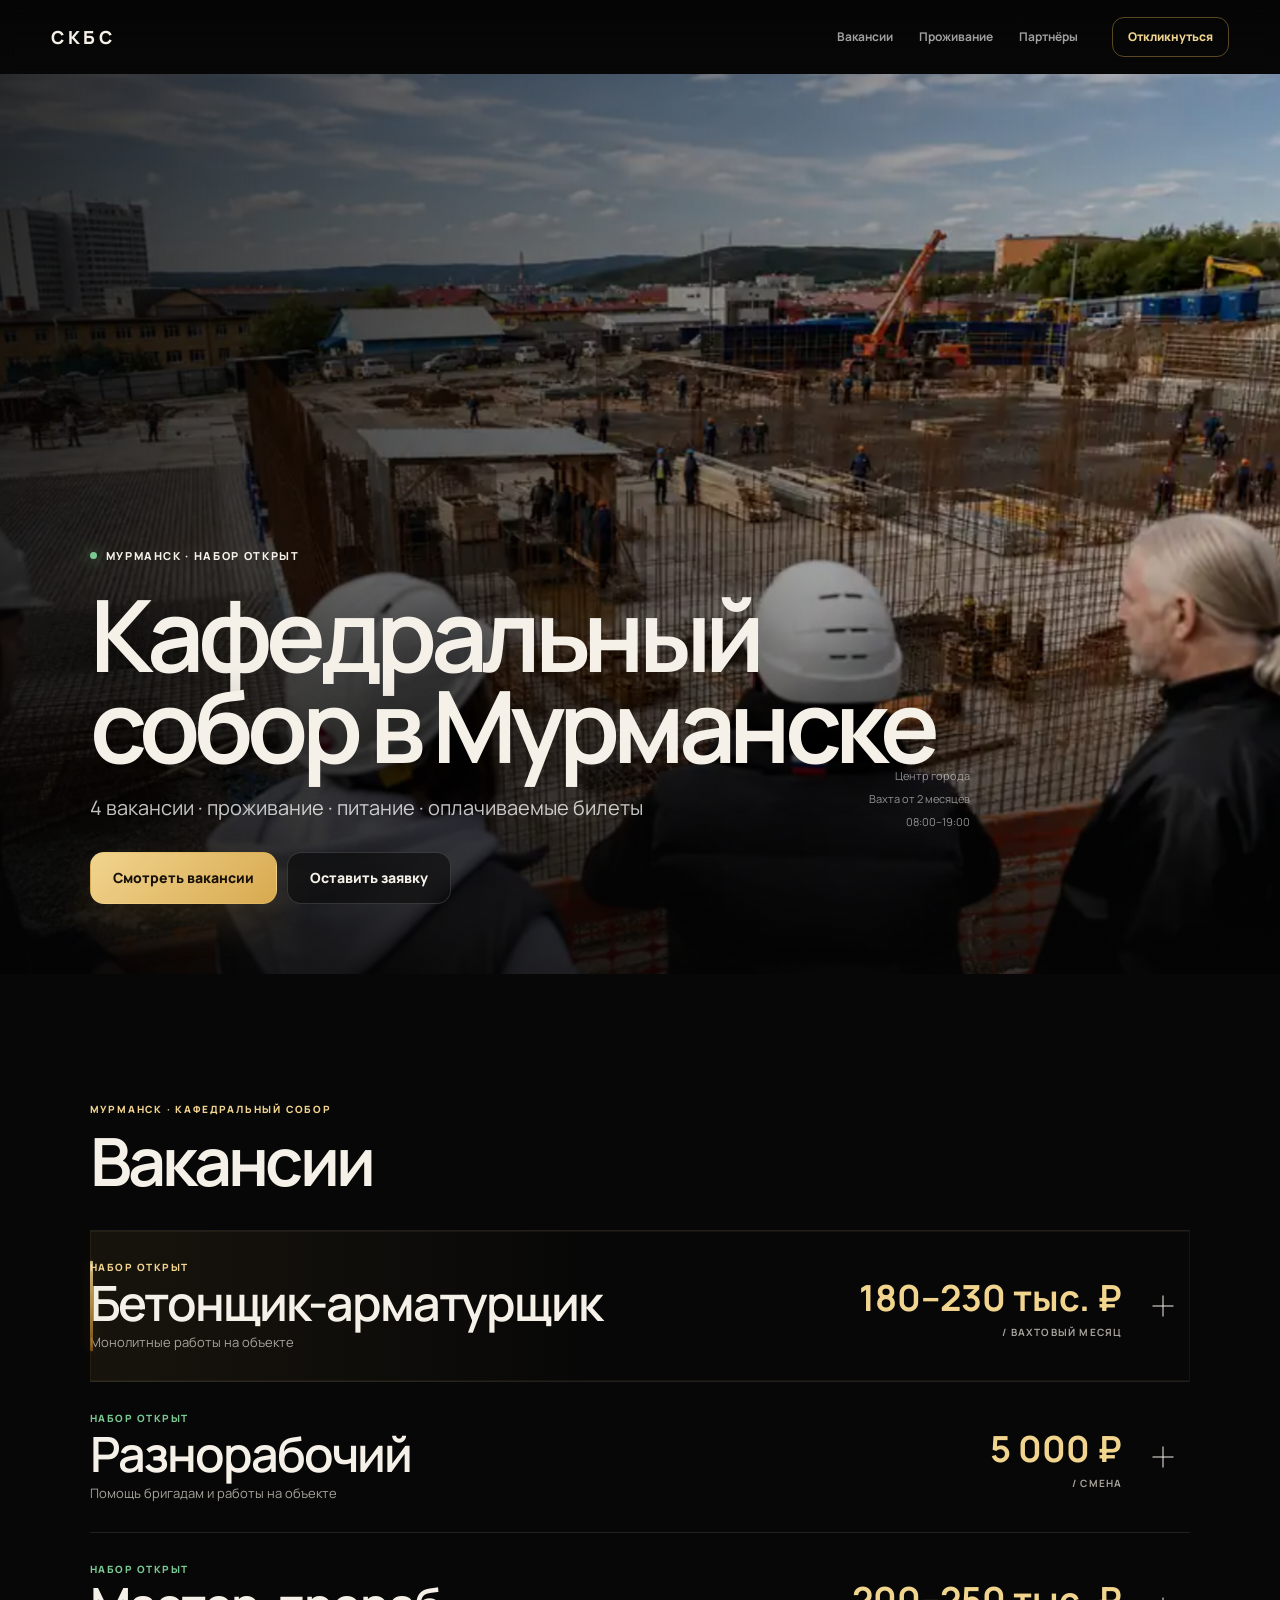
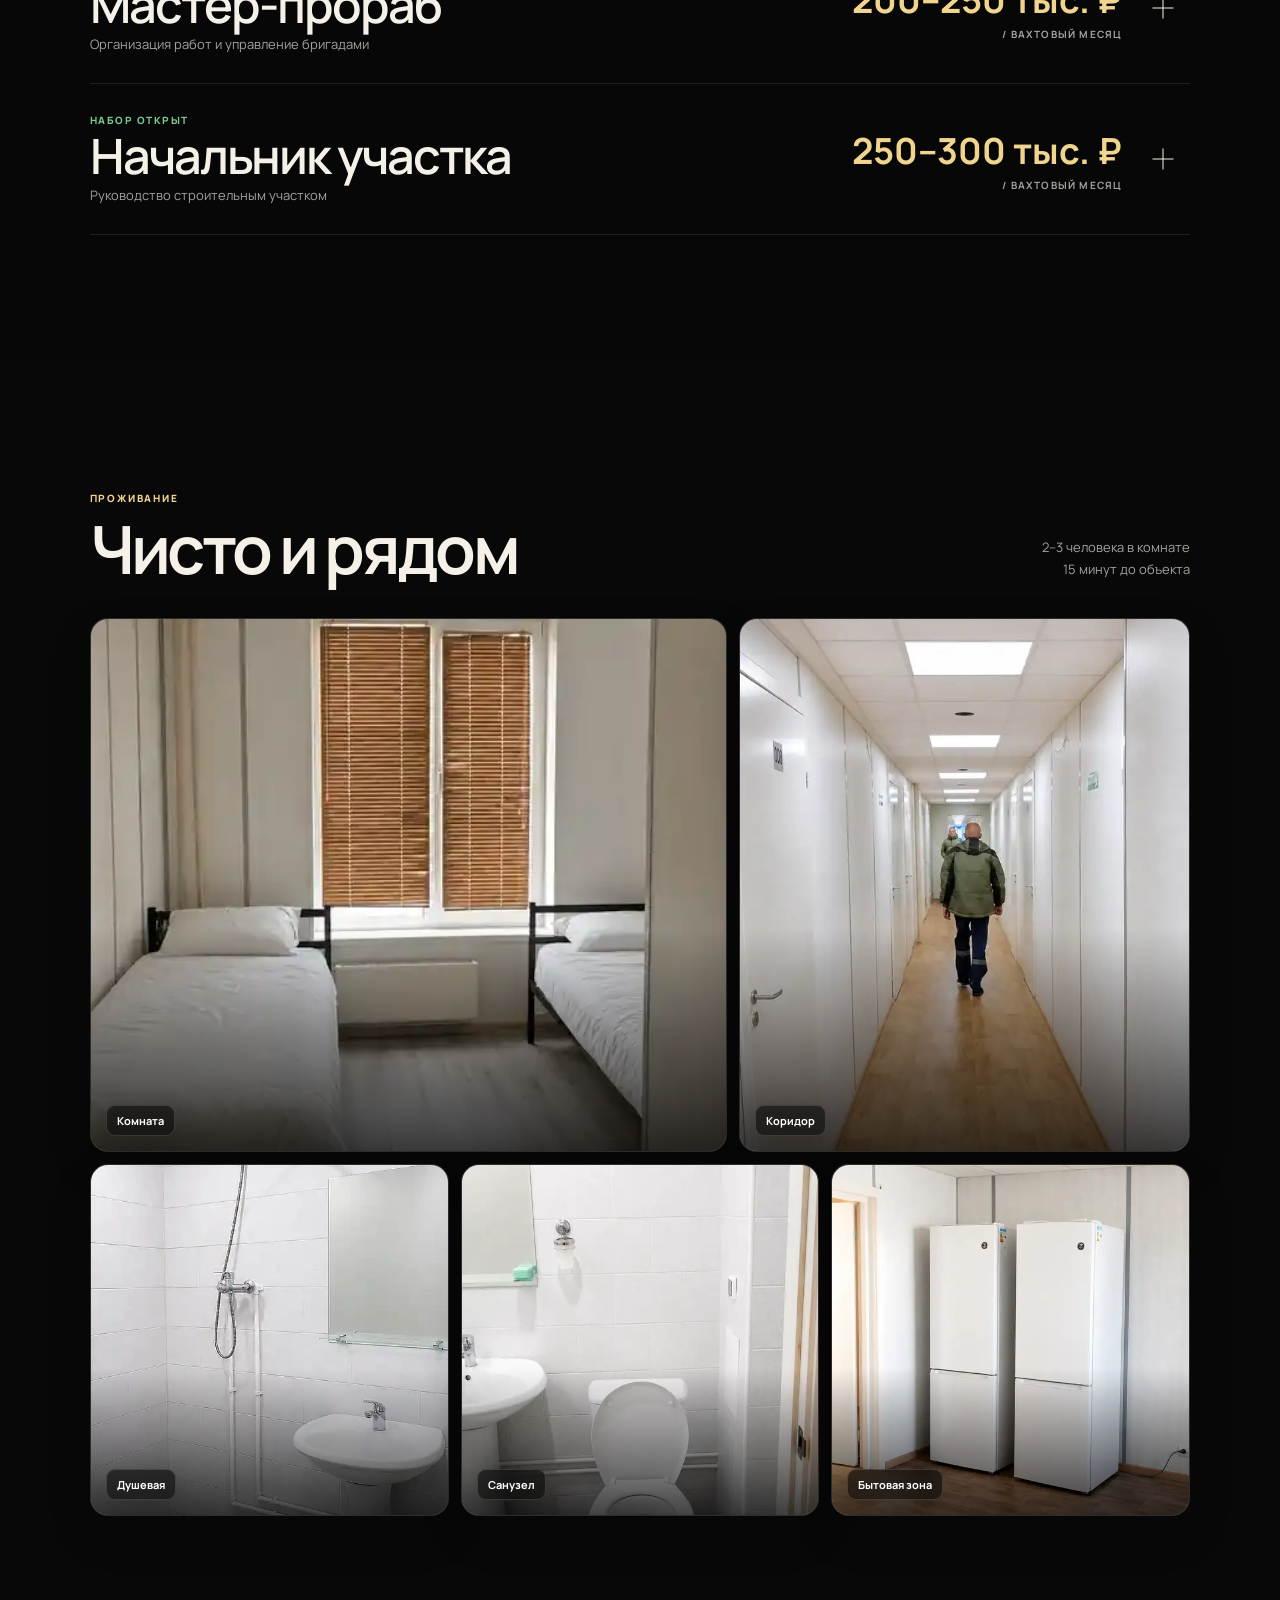
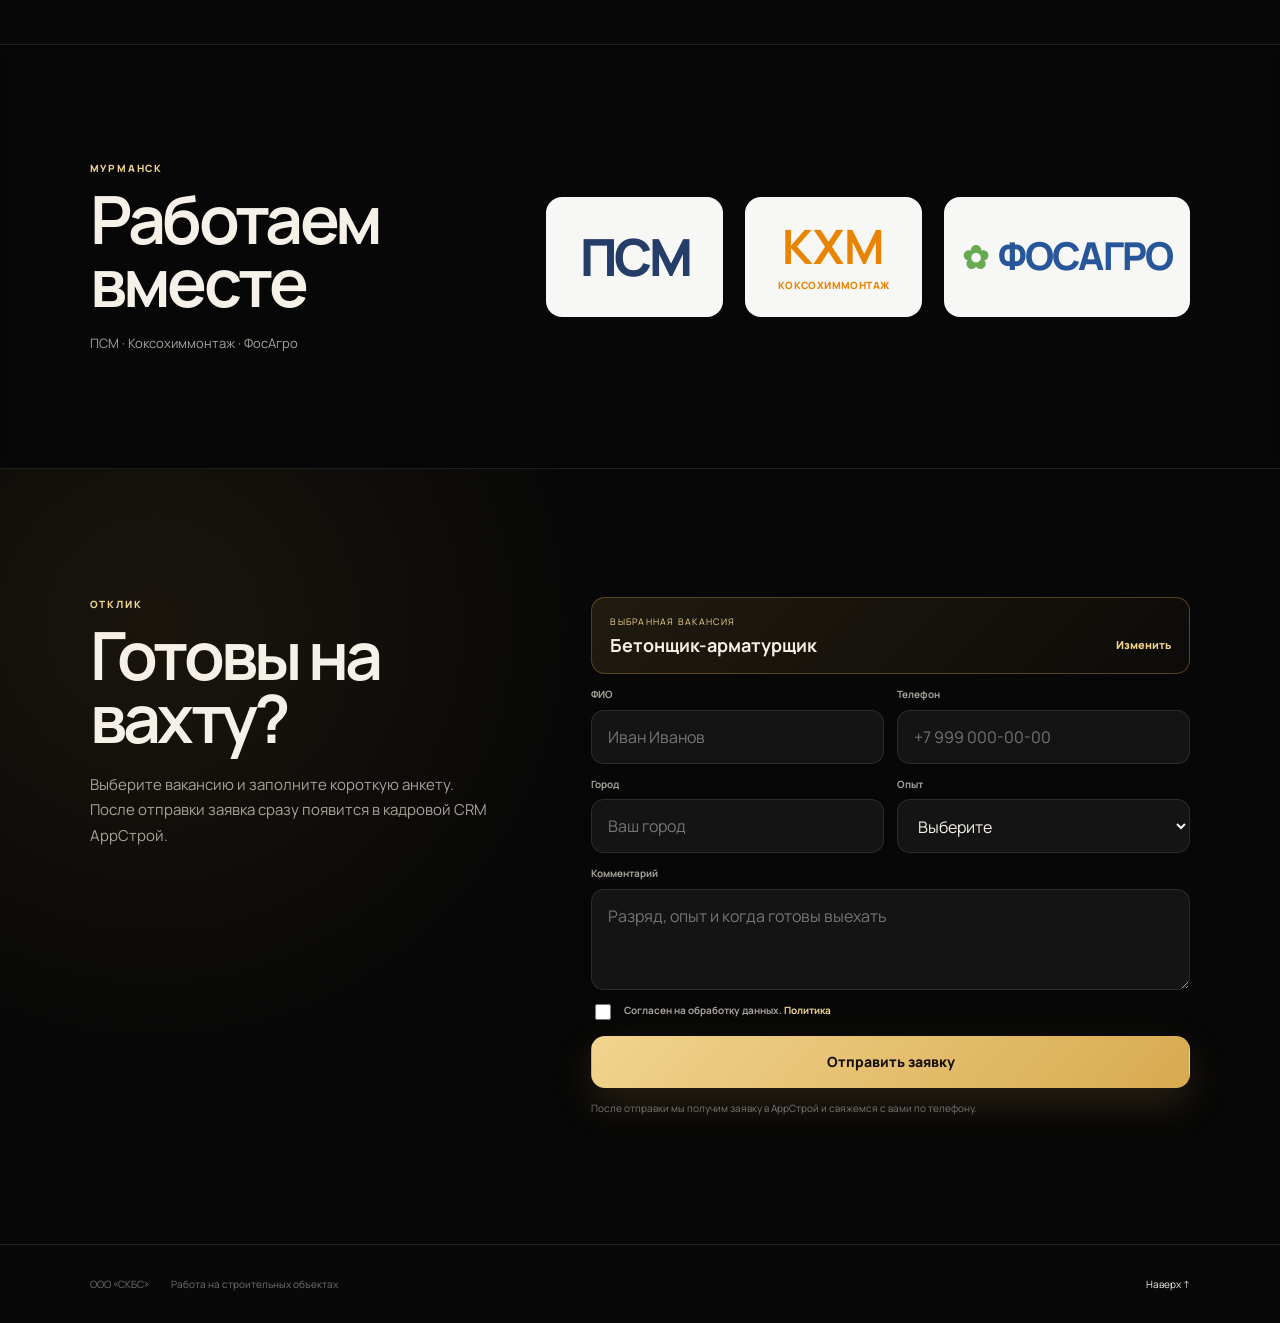
==== commit 9c19fe7c: "Показать главное фото отдельным слоем" ====
--- a/index.html
+++ b/index.html
@@ -11,11 +11,12 @@
   <link href="https://fonts.googleapis.com/css2?family=Manrope:wght@400;500;600;700;800&display=swap" rel="stylesheet">
   <link rel="stylesheet" href="styles.css">
   <link rel="stylesheet" href="final.css?v=backgrounds-1">
+  <link rel="stylesheet" href="hero-direct.css?v=hero-direct-1">
 </head>
 <body>
   <div class="page-photo-bg" aria-hidden="true">
-    <div class="page-photo-layer page-photo-site-panorama" style="background-image:url('https://dxbrhsefgxcaxzmrbfrb.supabase.co/functions/v1/site-background-image?kind=panorama')"></div>
-    <div class="page-photo-layer page-photo-site-workers" style="background-image:url('https://dxbrhsefgxcaxzmrbfrb.supabase.co/functions/v1/site-background-image?kind=workers')"></div>
+    <div class="page-photo-layer page-photo-site-panorama"></div>
+    <div class="page-photo-layer page-photo-site-workers"></div>
     <div class="page-photo-layer page-photo-room" style="background-image:url('assets/room-dc24977.webp')"></div>
     <div class="page-photo-layer page-photo-corridor" style="background-image:url('assets/corridor-dc24977.webp')"></div>
   </div>
@@ -32,6 +33,7 @@
 
   <main id="top">
     <section class="hero" data-photo-scene="site-panorama">
+      <img class="hero-cover-photo" src="assets/hero-dc24977.webp" alt="" aria-hidden="true">
       <div class="hero-bg" aria-hidden="true"></div>
       <div class="hero-content">
         <span class="status"><i></i> Мурманск · набор открыт</span>
@@ -195,6 +197,7 @@
   <script src="photo-chunks-v5/fridges-0.js?v=photos-5"></script>
   <script src="photo-chunks-v5/fridges-1.js?v=photos-5"></script>
   <script src="photo-chunks-v5/assemble.js?v=photos-5"></script>
+  <script src="hero-direct.js?v=hero-direct-1"></script>
   <script src="live.js?v=backgrounds-1"></script>
 </body>
 </html>
--- a/hero-direct.css
+++ b/hero-direct.css
@@ -0,0 +1 @@
+.hero{position:relative!important;isolation:isolate!important;background:#111!important;overflow:hidden!important}.hero-cover-photo{position:absolute!important;inset:0!important;z-index:0!important;display:block!important;width:100%!important;height:100%!important;max-width:none!important;object-fit:cover!important;object-position:center!important;opacity:1!important;visibility:visible!important;filter:saturate(.94) contrast(1.04)!important;transform:scale(1.015)!important}.hero-bg{display:none!important}.hero::after{z-index:1!important;pointer-events:none!important;background:linear-gradient(90deg,rgba(4,4,4,.8),rgba(4,4,4,.46) 50%,rgba(4,4,4,.12)),linear-gradient(180deg,rgba(0,0,0,.06),rgba(0,0,0,.02) 55%,rgba(5,5,5,.72))!important}.hero-content,.hero-meta{position:relative!important;z-index:2!important}.hero-photo-loaded .hero-cover-photo{animation:heroPhotoIn .55s ease both}@keyframes heroPhotoIn{from{opacity:.65;transform:scale(1.035)}to{opacity:1;transform:scale(1.015)}}@media(max-width:700px){.hero-cover-photo{object-position:58% center!important}.hero::after{background:linear-gradient(90deg,rgba(4,4,4,.83),rgba(4,4,4,.34)),linear-gradient(180deg,rgba(0,0,0,.04),rgba(5,5,5,.75) 84%,#080808)!important}}@media(prefers-reduced-motion:reduce){.hero-photo-loaded .hero-cover-photo{animation:none!important}}
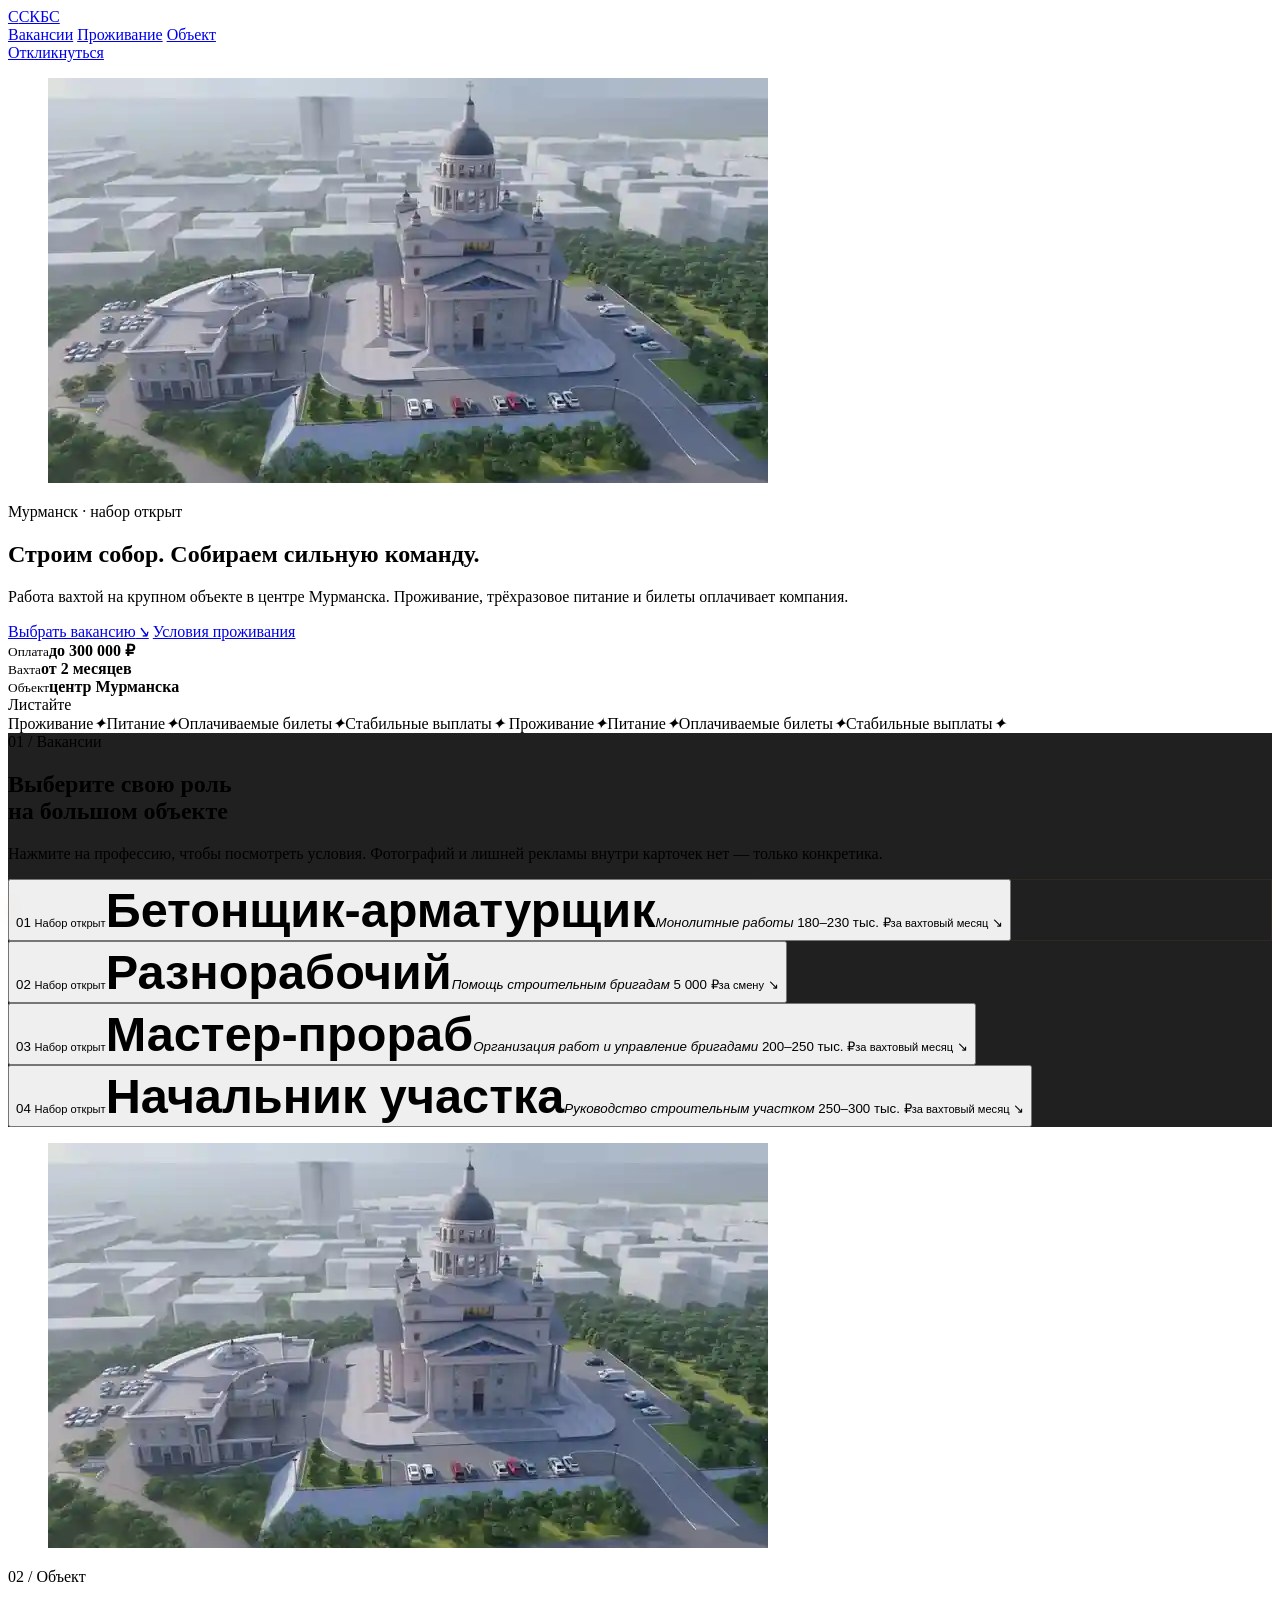
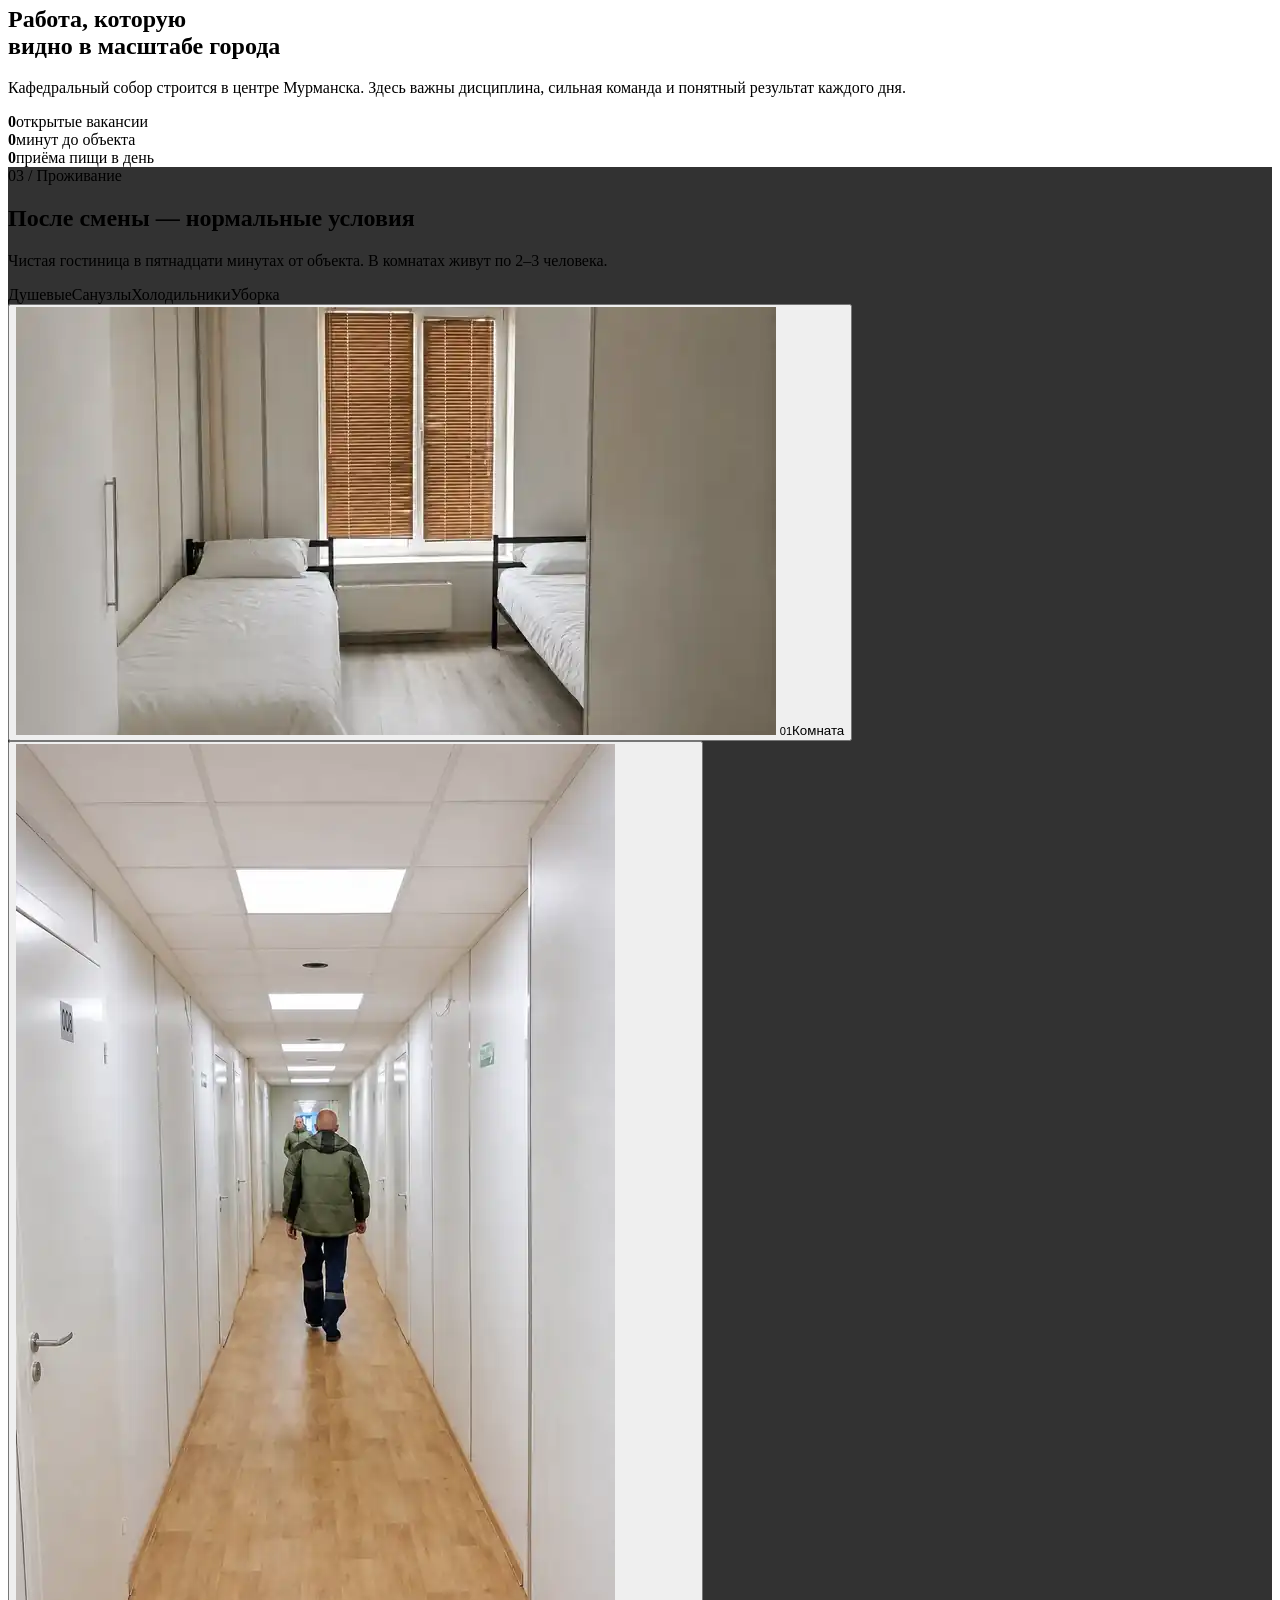
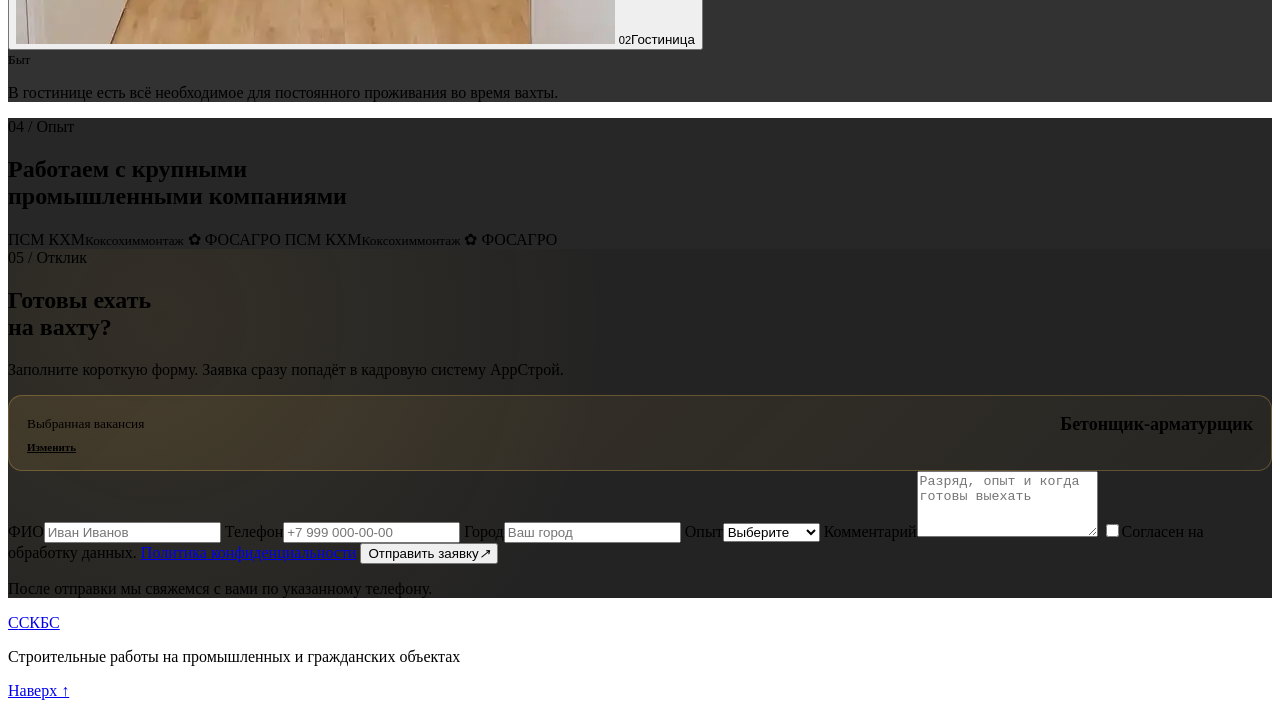
==== commit 9a1ce122: "Пересобрать премиальную структуру сайта" ====
--- a/index.html
+++ b/index.html
@@ -3,201 +3,269 @@
 <head>
   <meta charset="utf-8">
   <meta name="viewport" content="width=device-width,initial-scale=1,viewport-fit=cover">
-  <meta name="theme-color" content="#080808">
-  <meta name="description" content="Работа вахтой в Мурманске на строительстве кафедрального собора. Актуальные вакансии, проживание, питание и оплачиваемые билеты.">
+  <meta name="theme-color" content="#080807">
+  <meta name="description" content="Работа вахтой в Мурманске на строительстве кафедрального собора. Проживание, питание, оплачиваемые билеты и официальная заявка.">
   <title>СКБС — работа вахтой в Мурманске</title>
   <link rel="preconnect" href="https://fonts.googleapis.com">
   <link rel="preconnect" href="https://fonts.gstatic.com" crossorigin>
   <link href="https://fonts.googleapis.com/css2?family=Manrope:wght@400;500;600;700;800&display=swap" rel="stylesheet">
-  <link rel="stylesheet" href="styles.css">
-  <link rel="stylesheet" href="final.css?v=backgrounds-1">
-  <link rel="stylesheet" href="hero-direct.css?v=hero-direct-1">
+  <link rel="stylesheet" href="final.css?v=premium-motion-1">
 </head>
-<body>
-  <div class="page-photo-bg" aria-hidden="true">
-    <div class="page-photo-layer page-photo-site-panorama"></div>
-    <div class="page-photo-layer page-photo-site-workers"></div>
-    <div class="page-photo-layer page-photo-room" style="background-image:url('assets/room-dc24977.webp')"></div>
-    <div class="page-photo-layer page-photo-corridor" style="background-image:url('assets/corridor-dc24977.webp')"></div>
-  </div>
-
-  <header class="header">
-    <a class="wordmark" href="#top">СКБС</a>
-    <nav class="nav" aria-label="Навигация">
+<body class="is-loading">
+  <div class="page-progress" aria-hidden="true"><i></i></div>
+
+  <header class="site-header" data-header>
+    <a class="brand" href="#top" aria-label="СКБС — наверх">
+      <span class="brand-mark">С</span><span>СКБС</span>
+    </a>
+    <nav class="site-nav" aria-label="Навигация">
       <a href="#vacancies">Вакансии</a>
       <a href="#living">Проживание</a>
-      <a href="#partners">Партнёры</a>
+      <a href="#about">Объект</a>
     </nav>
-    <a class="mini-cta" href="#apply">Откликнуться</a>
+    <a class="header-cta magnetic" href="#apply"><span>Откликнуться</span></a>
   </header>
 
   <main id="top">
-    <section class="hero" data-photo-scene="site-panorama">
-      <img class="hero-cover-photo" src="assets/hero-dc24977.webp" alt="" aria-hidden="true">
-      <div class="hero-bg" aria-hidden="true"></div>
-      <div class="hero-content">
-        <span class="status"><i></i> Мурманск · набор открыт</span>
-        <h1>Кафедральный<br>собор в Мурманске</h1>
-        <p class="hero-line">4 вакансии · проживание · питание · оплачиваемые билеты</p>
-        <div class="hero-actions">
-          <a class="button button-gold" href="#vacancies">Смотреть вакансии</a>
-          <a class="button button-dark" href="#apply">Оставить заявку</a>
-        </div>
-      </div>
-      <div class="hero-meta"><span>Центр города</span><span>Вахта от 2 месяцев</span><span>08:00–19:00</span></div>
-    </section>
-
-    <section class="section vacancies" id="vacancies" data-photo-scene="site-workers">
-      <div class="section-head"><div><span class="kicker">Мурманск · кафедральный собор</span><h2>Вакансии</h2></div></div>
-      <div class="vacancy-list">
-        <article class="vacancy is-selected" data-vacancy-key="concrete">
-          <button class="vacancy-trigger" type="button" aria-expanded="false">
-            <span class="vacancy-main"><small>Набор открыт</small><strong>Бетонщик-арматурщик</strong><em>Монолитные работы на объекте</em></span>
-            <span class="vacancy-pay">180–230 тыс. ₽<small>/ вахтовый месяц</small></span><span class="plus" aria-hidden="true"></span>
-          </button>
-          <div class="vacancy-panel" hidden>
-            <div class="details">
-              <div><span>Объект</span><b>Кафедральный собор</b><small>Центр Мурманска</small></div>
-              <div><span>График</span><b>08:00–19:00</b><small>Обед 12:00–13:00, перерывы на чай</small></div>
+    <section class="hero" data-hero>
+      <figure class="hero-media" aria-hidden="true">
+        <img src="assets/hero-dc24977.webp" alt="" fetchpriority="high" decoding="async">
+      </figure>
+      <div class="hero-shade" aria-hidden="true"></div>
+      <div class="hero-grid" aria-hidden="true"></div>
+
+      <div class="hero-copy">
+        <div class="eyebrow reveal" data-reveal>
+          <span class="live-dot"></span>
+          Мурманск · набор открыт
+        </div>
+        <h1 class="hero-title" aria-label="Строим собор. Собираем сильную команду.">
+          <span class="title-line"><span>Строим собор.</span></span>
+          <span class="title-line title-line-muted"><span>Собираем сильную</span></span>
+          <span class="title-line"><span>команду.</span></span>
+        </h1>
+        <div class="hero-bottom reveal" data-reveal>
+          <p>Работа вахтой на крупном объекте в центре Мурманска. Проживание, трёхразовое питание и билеты оплачивает компания.</p>
+          <div class="hero-actions">
+            <a class="button button-primary magnetic" href="#vacancies"><span>Выбрать вакансию</span><i>↘</i></a>
+            <a class="button button-ghost magnetic" href="#living"><span>Условия проживания</span></a>
+          </div>
+        </div>
+      </div>
+
+      <aside class="hero-facts reveal" data-reveal aria-label="Ключевые условия">
+        <div><small>Оплата</small><b>до 300 000 ₽</b></div>
+        <div><small>Вахта</small><b>от 2 месяцев</b></div>
+        <div><small>Объект</small><b>центр Мурманска</b></div>
+      </aside>
+
+      <div class="scroll-cue" aria-hidden="true"><span>Листайте</span><i></i></div>
+    </section>
+
+    <div class="ticker" aria-hidden="true">
+      <div class="ticker-track">
+        <span>Проживание</span><i>✦</i><span>Питание</span><i>✦</i><span>Оплачиваемые билеты</span><i>✦</i><span>Стабильные выплаты</span><i>✦</i>
+        <span>Проживание</span><i>✦</i><span>Питание</span><i>✦</i><span>Оплачиваемые билеты</span><i>✦</i><span>Стабильные выплаты</span><i>✦</i>
+      </div>
+    </div>
+
+    <section class="vacancies section" id="vacancies">
+      <div class="section-intro sticky-intro">
+        <span class="section-number reveal" data-reveal>01 / Вакансии</span>
+        <h2 class="reveal" data-reveal>Выберите свою роль<br>на большом объекте</h2>
+        <p class="reveal" data-reveal>Нажмите на профессию, чтобы посмотреть условия. Фотографий и лишней рекламы внутри карточек нет — только конкретика.</p>
+      </div>
+
+      <div class="vacancy-list" data-vacancy-list>
+        <article class="vacancy is-selected reveal" data-reveal data-vacancy-key="concrete">
+          <button class="vacancy-trigger" type="button" aria-expanded="false">
+            <span class="vacancy-index">01</span>
+            <span class="vacancy-main"><small>Набор открыт</small><strong>Бетонщик-арматурщик</strong><em>Монолитные работы</em></span>
+            <span class="vacancy-pay">180–230 тыс. ₽<small>за вахтовый месяц</small></span>
+            <span class="vacancy-arrow" aria-hidden="true">↘</span>
+          </button>
+          <div class="vacancy-panel" hidden>
+            <div class="details">
+              <div><span>Объект</span><b>Кафедральный собор</b><small>Центр Мурманска</small></div>
+              <div><span>График</span><b>08:00–19:00</b><small>Обед 12:00–13:00</small></div>
               <div><span>Вахта</span><b>От 2 месяцев</b></div>
               <div><span>Оплата</span><b>180 000–230 000 ₽</b><small>За вахтовый месяц</small></div>
-              <div><span>Проживание</span><b>Чистая гостиница</b><small>2–3 человека, 15 минут до объекта</small></div>
-              <div><span>Питание</span><b>Трёхразовое</b><small>Завтрак и ужин — в гостиницу, обед — на объект</small></div>
-              <div><span>Выплаты</span><b>30-го аванс</b><small>15-го — зарплата за прошлый месяц</small></div>
-              <div><span>Билеты</span><b>Оплачиваются</b></div>
-            </div>
-            <a class="button button-gold vacancy-apply" href="#apply" data-vacancy-key="concrete" data-vacancy-title="Бетонщик-арматурщик">Откликнуться на вакансию</a>
-          </div>
-        </article>
-
-        <article class="vacancy" data-vacancy-key="general">
-          <button class="vacancy-trigger" type="button" aria-expanded="false">
-            <span class="vacancy-main"><small>Набор открыт</small><strong>Разнорабочий</strong><em>Помощь бригадам и работы на объекте</em></span>
-            <span class="vacancy-pay">5 000 ₽<small>/ смена</small></span><span class="plus" aria-hidden="true"></span>
-          </button>
-          <div class="vacancy-panel" hidden>
-            <div class="details">
-              <div><span>Объект</span><b>Кафедральный собор</b><small>Центр Мурманска</small></div>
-              <div><span>График</span><b>08:00–19:00</b><small>Обед 12:00–13:00, перерывы на чай</small></div>
+              <div><span>Проживание</span><b>Гостиница</b><small>2–3 человека в комнате</small></div>
+              <div><span>Питание</span><b>Трёхразовое</b><small>Доставка на объект и в гостиницу</small></div>
+              <div><span>Выплаты</span><b>30-го аванс</b><small>15-го — зарплата</small></div>
+              <div><span>Билеты</span><b>Оплачиваются</b></div>
+            </div>
+            <a class="button button-primary vacancy-apply magnetic" href="#apply" data-vacancy-key="concrete" data-vacancy-title="Бетонщик-арматурщик"><span>Откликнуться</span><i>↘</i></a>
+          </div>
+        </article>
+
+        <article class="vacancy reveal" data-reveal data-vacancy-key="general">
+          <button class="vacancy-trigger" type="button" aria-expanded="false">
+            <span class="vacancy-index">02</span>
+            <span class="vacancy-main"><small>Набор открыт</small><strong>Разнорабочий</strong><em>Помощь строительным бригадам</em></span>
+            <span class="vacancy-pay">5 000 ₽<small>за смену</small></span>
+            <span class="vacancy-arrow" aria-hidden="true">↘</span>
+          </button>
+          <div class="vacancy-panel" hidden>
+            <div class="details">
+              <div><span>Объект</span><b>Кафедральный собор</b><small>Центр Мурманска</small></div>
+              <div><span>График</span><b>08:00–19:00</b><small>Обед 12:00–13:00</small></div>
               <div><span>Вахта</span><b>От 2 месяцев</b></div>
               <div><span>Оплата</span><b>5 000 ₽ / смена</b></div>
-              <div><span>Проживание</span><b>Чистая гостиница</b><small>2–3 человека, 15 минут до объекта</small></div>
-              <div><span>Питание</span><b>Трёхразовое</b><small>Завтрак и ужин — в гостиницу, обед — на объект</small></div>
-              <div><span>Выплаты</span><b>30-го аванс</b><small>15-го — зарплата за прошлый месяц</small></div>
-              <div><span>Билеты</span><b>Оплачиваются</b></div>
-            </div>
-            <a class="button button-gold vacancy-apply" href="#apply" data-vacancy-key="general" data-vacancy-title="Разнорабочий">Откликнуться на вакансию</a>
-          </div>
-        </article>
-
-        <article class="vacancy" data-vacancy-key="foreman">
-          <button class="vacancy-trigger" type="button" aria-expanded="false">
+              <div><span>Проживание</span><b>Гостиница</b><small>2–3 человека в комнате</small></div>
+              <div><span>Питание</span><b>Трёхразовое</b><small>Доставка на объект и в гостиницу</small></div>
+              <div><span>Выплаты</span><b>30-го аванс</b><small>15-го — зарплата</small></div>
+              <div><span>Билеты</span><b>Оплачиваются</b></div>
+            </div>
+            <a class="button button-primary vacancy-apply magnetic" href="#apply" data-vacancy-key="general" data-vacancy-title="Разнорабочий"><span>Откликнуться</span><i>↘</i></a>
+          </div>
+        </article>
+
+        <article class="vacancy reveal" data-reveal data-vacancy-key="foreman">
+          <button class="vacancy-trigger" type="button" aria-expanded="false">
+            <span class="vacancy-index">03</span>
             <span class="vacancy-main"><small>Набор открыт</small><strong>Мастер-прораб</strong><em>Организация работ и управление бригадами</em></span>
-            <span class="vacancy-pay">200–250 тыс. ₽<small>/ вахтовый месяц</small></span><span class="plus" aria-hidden="true"></span>
+            <span class="vacancy-pay">200–250 тыс. ₽<small>за вахтовый месяц</small></span>
+            <span class="vacancy-arrow" aria-hidden="true">↘</span>
           </button>
           <div class="vacancy-panel" hidden>
             <div class="details">
               <div><span>Объект</span><b>Кафедральный собор</b><small>Центр Мурманска</small></div>
               <div><span>Задачи</span><b>Организация работ</b><small>Контроль бригад, сроков и качества</small></div>
               <div><span>Вахта</span><b>От 2 месяцев</b></div>
-              <div><span>Оплата</span><b>200 000–250 000 ₽</b><small>За вахтовый месяц</small></div>
+              <div><span>Оплата</span><b>200 000–250 000 ₽</b></div>
               <div><span>Проживание</span><b>Предоставляется</b></div>
               <div><span>Питание</span><b>Предоставляется</b></div>
-              <div><span>Условия</span><b>Обсуждаются с HR</b><small>После рассмотрения опыта</small></div>
-              <div><span>Билеты</span><b>Оплачиваются</b></div>
-            </div>
-            <a class="button button-gold vacancy-apply" href="#apply" data-vacancy-key="foreman" data-vacancy-title="Мастер-прораб">Откликнуться на вакансию</a>
-          </div>
-        </article>
-
-        <article class="vacancy" data-vacancy-key="site_manager">
-          <button class="vacancy-trigger" type="button" aria-expanded="false">
+              <div><span>Условия</span><b>После собеседования</b><small>Зависит от опыта</small></div>
+              <div><span>Билеты</span><b>Оплачиваются</b></div>
+            </div>
+            <a class="button button-primary vacancy-apply magnetic" href="#apply" data-vacancy-key="foreman" data-vacancy-title="Мастер-прораб"><span>Откликнуться</span><i>↘</i></a>
+          </div>
+        </article>
+
+        <article class="vacancy reveal" data-reveal data-vacancy-key="site_manager">
+          <button class="vacancy-trigger" type="button" aria-expanded="false">
+            <span class="vacancy-index">04</span>
             <span class="vacancy-main"><small>Набор открыт</small><strong>Начальник участка</strong><em>Руководство строительным участком</em></span>
-            <span class="vacancy-pay">250–300 тыс. ₽<small>/ вахтовый месяц</small></span><span class="plus" aria-hidden="true"></span>
-          </button>
-          <div class="vacancy-panel" hidden>
-            <div class="details">
-              <div><span>Объект</span><b>Кафедральный собор</b><small>Центр Мурманска</small></div>
-              <div><span>Задачи</span><b>Управление участком</b><small>Люди, сроки, качество и производственный план</small></div>
-              <div><span>Вахта</span><b>От 2 месяцев</b></div>
-              <div><span>Оплата</span><b>250 000–300 000 ₽</b><small>За вахтовый месяц</small></div>
+            <span class="vacancy-pay">250–300 тыс. ₽<small>за вахтовый месяц</small></span>
+            <span class="vacancy-arrow" aria-hidden="true">↘</span>
+          </button>
+          <div class="vacancy-panel" hidden>
+            <div class="details">
+              <div><span>Объект</span><b>Кафедральный собор</b><small>Центр Мурманска</small></div>
+              <div><span>Задачи</span><b>Управление участком</b><small>Люди, сроки и производственный план</small></div>
+              <div><span>Вахта</span><b>От 2 месяцев</b></div>
+              <div><span>Оплата</span><b>250 000–300 000 ₽</b></div>
               <div><span>Проживание</span><b>Предоставляется</b></div>
               <div><span>Питание</span><b>Предоставляется</b></div>
-              <div><span>Условия</span><b>Обсуждаются с HR</b><small>После рассмотрения опыта</small></div>
-              <div><span>Билеты</span><b>Оплачиваются</b></div>
-            </div>
-            <a class="button button-gold vacancy-apply" href="#apply" data-vacancy-key="site_manager" data-vacancy-title="Начальник участка">Откликнуться на вакансию</a>
-          </div>
-        </article>
-      </div>
-    </section>
-
-    <section class="section living" id="living" data-photo-scene="room">
-      <div class="section-head living-head">
-        <div><span class="kicker">Проживание</span><h2>Чисто и рядом</h2></div>
-        <p>2–3 человека в комнате<br>15 минут до объекта</p>
-      </div>
-      <div class="gallery gallery-expanded">
-        <button class="gallery-item gallery-item-wide" type="button">
-          <img src="assets/room-dc24977.webp" alt="Комната в гостинице">
-          <span>Комната</span>
+              <div><span>Условия</span><b>После собеседования</b><small>Зависит от опыта</small></div>
+              <div><span>Билеты</span><b>Оплачиваются</b></div>
+            </div>
+            <a class="button button-primary vacancy-apply magnetic" href="#apply" data-vacancy-key="site_manager" data-vacancy-title="Начальник участка"><span>Откликнуться</span><i>↘</i></a>
+          </div>
+        </article>
+      </div>
+    </section>
+
+    <section class="object-story" id="about">
+      <figure class="object-media" aria-hidden="true">
+        <img src="assets/hero-dc24977.webp" alt="" loading="lazy" decoding="async">
+      </figure>
+      <div class="object-shade" aria-hidden="true"></div>
+      <div class="object-content">
+        <span class="section-number reveal" data-reveal>02 / Объект</span>
+        <h2 class="reveal" data-reveal>Работа, которую<br>видно в масштабе города</h2>
+        <p class="reveal" data-reveal>Кафедральный собор строится в центре Мурманска. Здесь важны дисциплина, сильная команда и понятный результат каждого дня.</p>
+        <div class="object-stats">
+          <div class="reveal" data-reveal><b data-count="4">0</b><span>открытые вакансии</span></div>
+          <div class="reveal" data-reveal><b data-count="15">0</b><span>минут до объекта</span></div>
+          <div class="reveal" data-reveal><b data-count="3">0</b><span>приёма пищи в день</span></div>
+        </div>
+      </div>
+    </section>
+
+    <section class="living section" id="living">
+      <div class="living-copy sticky-intro">
+        <span class="section-number reveal" data-reveal>03 / Проживание</span>
+        <h2 class="reveal" data-reveal>После смены — нормальные условия</h2>
+        <p class="reveal" data-reveal>Чистая гостиница в пятнадцати минутах от объекта. В комнатах живут по 2–3 человека.</p>
+        <div class="amenity-list reveal" data-reveal>
+          <span>Душевые</span><span>Санузлы</span><span>Холодильники</span><span>Уборка</span>
+        </div>
+      </div>
+
+      <div class="living-gallery">
+        <button class="living-shot living-shot-wide reveal" data-reveal type="button">
+          <img src="assets/room-dc24977.webp" alt="Комната в гостинице" loading="lazy" decoding="async">
+          <span><small>01</small>Комната</span>
         </button>
-        <button class="gallery-item gallery-item-tall" type="button">
-          <img src="assets/corridor-dc24977.webp" alt="Коридор гостиницы">
-          <span>Коридор</span>
+        <button class="living-shot living-shot-tall reveal" data-reveal type="button">
+          <img src="assets/corridor-dc24977.webp" alt="Коридор гостиницы" loading="lazy" decoding="async">
+          <span><small>02</small>Гостиница</span>
         </button>
-        <button class="gallery-item gallery-detail" type="button" data-photo-key="hotel-shower">
-          <img loading="lazy" src="assets/room-dc24977.webp" alt="Душевая">
-          <span>Душевая</span>
-        </button>
-        <button class="gallery-item gallery-detail" type="button" data-photo-key="hotel-toilet">
-          <img loading="lazy" src="assets/corridor-dc24977.webp" alt="Санузел">
-          <span>Санузел</span>
-        </button>
-        <button class="gallery-item gallery-detail" type="button" data-photo-key="hotel-fridges">
-          <img loading="lazy" src="assets/room-dc24977.webp" alt="Холодильники и бытовая зона">
-          <span>Бытовая зона</span>
-        </button>
-      </div>
-    </section>
-
-    <section class="partners" id="partners" data-photo-scene="corridor" aria-label="Компании, с которыми работаем в Мурманске">
-      <div class="partners-copy"><span class="kicker">Мурманск</span><h2>Работаем вместе</h2><p>ПСМ · Коксохиммонтаж · ФосАгро</p></div>
-      <div class="partner-logos partner-text-logos">
-        <div class="brand-card brand-psm">ПСМ</div>
-        <div class="brand-card brand-khm"><b>КХМ</b><small>Коксохиммонтаж</small></div>
-        <div class="brand-card brand-fosagro"><span class="brand-flower">✿</span>ФОСАГРО</div>
-      </div>
-    </section>
-
-    <section class="section apply" id="apply" data-photo-scene="site-panorama">
-      <div class="apply-copy"><span class="kicker">Отклик</span><h2>Готовы на вахту?</h2><p>Выберите вакансию и заполните короткую анкету. После отправки заявка сразу появится в кадровой CRM AppСтрой.</p></div>
-      <form class="form" id="application-form">
+        <div class="living-note reveal" data-reveal>
+          <small>Быт</small>
+          <p>В гостинице есть всё необходимое для постоянного проживания во время вахты.</p>
+        </div>
+      </div>
+    </section>
+
+    <section class="partners" id="partners">
+      <div class="partners-heading reveal" data-reveal>
+        <span class="section-number">04 / Опыт</span>
+        <h2>Работаем с крупными<br>промышленными компаниями</h2>
+      </div>
+      <div class="logo-rail" aria-label="Партнёры">
+        <div class="logo-track">
+          <span class="logo logo-psm">ПСМ</span>
+          <span class="logo logo-khm">КХМ<small>Коксохиммонтаж</small></span>
+          <span class="logo logo-fos">✿ ФОСАГРО</span>
+          <span class="logo logo-psm">ПСМ</span>
+          <span class="logo logo-khm">КХМ<small>Коксохиммонтаж</small></span>
+          <span class="logo logo-fos">✿ ФОСАГРО</span>
+        </div>
+      </div>
+    </section>
+
+    <section class="apply section" id="apply">
+      <div class="apply-copy sticky-intro">
+        <span class="section-number reveal" data-reveal>05 / Отклик</span>
+        <h2 class="reveal" data-reveal>Готовы ехать<br>на вахту?</h2>
+        <p class="reveal" data-reveal>Заполните короткую форму. Заявка сразу попадёт в кадровую систему AppСтрой.</p>
+        <div class="selected-vacancy reveal" data-reveal aria-live="polite">
+          <small>Выбранная вакансия</small>
+          <strong id="selected-vacancy-title">Бетонщик-арматурщик</strong>
+          <a href="#vacancies">Изменить</a>
+        </div>
+      </div>
+
+      <form class="form reveal" data-reveal id="application-form">
         <input type="hidden" id="vacancy-key" value="concrete">
-        <div class="selected-vacancy form-wide" aria-live="polite"><span>Выбранная вакансия</span><strong id="selected-vacancy-title">Бетонщик-арматурщик</strong><a href="#vacancies">Изменить</a></div>
         <label><span>ФИО</span><input type="text" id="full-name" autocomplete="name" placeholder="Иван Иванов" maxlength="160" required></label>
         <label><span>Телефон</span><input type="tel" id="phone" autocomplete="tel" inputmode="tel" placeholder="+7 999 000-00-00" maxlength="30" required></label>
         <label><span>Город</span><input type="text" id="city" autocomplete="address-level2" placeholder="Ваш город" maxlength="160" required></label>
         <label><span>Опыт</span><select id="experience" required><option value="" selected disabled>Выберите</option><option>Без опыта</option><option>До 1 года</option><option>1–3 года</option><option>Более 3 лет</option></select></label>
-        <label class="form-wide"><span>Комментарий</span><textarea id="comment" rows="3" maxlength="2000" placeholder="Разряд, опыт и когда готовы выехать"></textarea></label>
+        <label class="form-wide"><span>Комментарий</span><textarea id="comment" rows="4" maxlength="2000" placeholder="Разряд, опыт и когда готовы выехать"></textarea></label>
         <label class="hp-field" aria-hidden="true"><span>Сайт</span><input type="text" id="website" tabindex="-1" autocomplete="off"></label>
-        <label class="consent form-wide"><input type="checkbox" id="consent" required><span>Согласен на обработку данных. <a href="privacy.html" target="_blank">Политика</a></span></label>
-        <button class="button button-gold form-wide" id="submit-application" type="submit">Отправить заявку</button>
-        <p class="form-note form-wide">После отправки мы получим заявку в AppСтрой и свяжемся с вами по телефону.</p>
+        <label class="consent form-wide"><input type="checkbox" id="consent" required><span>Согласен на обработку данных. <a href="privacy.html" target="_blank">Политика конфиденциальности</a></span></label>
+        <button class="button button-primary form-wide magnetic" id="submit-application" type="submit"><span>Отправить заявку</span><i>↗</i></button>
+        <p class="form-note form-wide">После отправки мы свяжемся с вами по указанному телефону.</p>
       </form>
     </section>
   </main>
 
-  <footer class="footer"><span>ООО «СКБС»</span><span>Работа на строительных объектах</span><a href="#top">Наверх ↑</a></footer>
-
-  <dialog class="lightbox" aria-label="Просмотр фотографии"><button class="lightbox-close" type="button" aria-label="Закрыть">×</button><img src="" alt=""></dialog>
+  <footer class="footer">
+    <a class="brand" href="#top"><span class="brand-mark">С</span><span>СКБС</span></a>
+    <p>Строительные работы на промышленных и гражданских объектах</p>
+    <a class="footer-up" href="#top">Наверх ↑</a>
+  </footer>
+
+  <dialog class="lightbox" aria-label="Просмотр фотографии">
+    <button class="lightbox-close" type="button" aria-label="Закрыть">×</button>
+    <img src="" alt="">
+  </dialog>
   <div class="toast" role="status" aria-live="polite"></div>
-  <script src="photo-data-toilet.js?v=photos-5"></script>
-  <script src="photo-data-shower-fixed.js?v=photos-5"></script>
-  <script src="photo-chunks-v5/fridges-0.js?v=photos-5"></script>
-  <script src="photo-chunks-v5/fridges-1.js?v=photos-5"></script>
-  <script src="photo-chunks-v5/assemble.js?v=photos-5"></script>
-  <script src="hero-direct.js?v=hero-direct-1"></script>
-  <script src="live.js?v=backgrounds-1"></script>
+
+  <script src="script.js?v=premium-motion-1"></script>
 </body>
 </html>
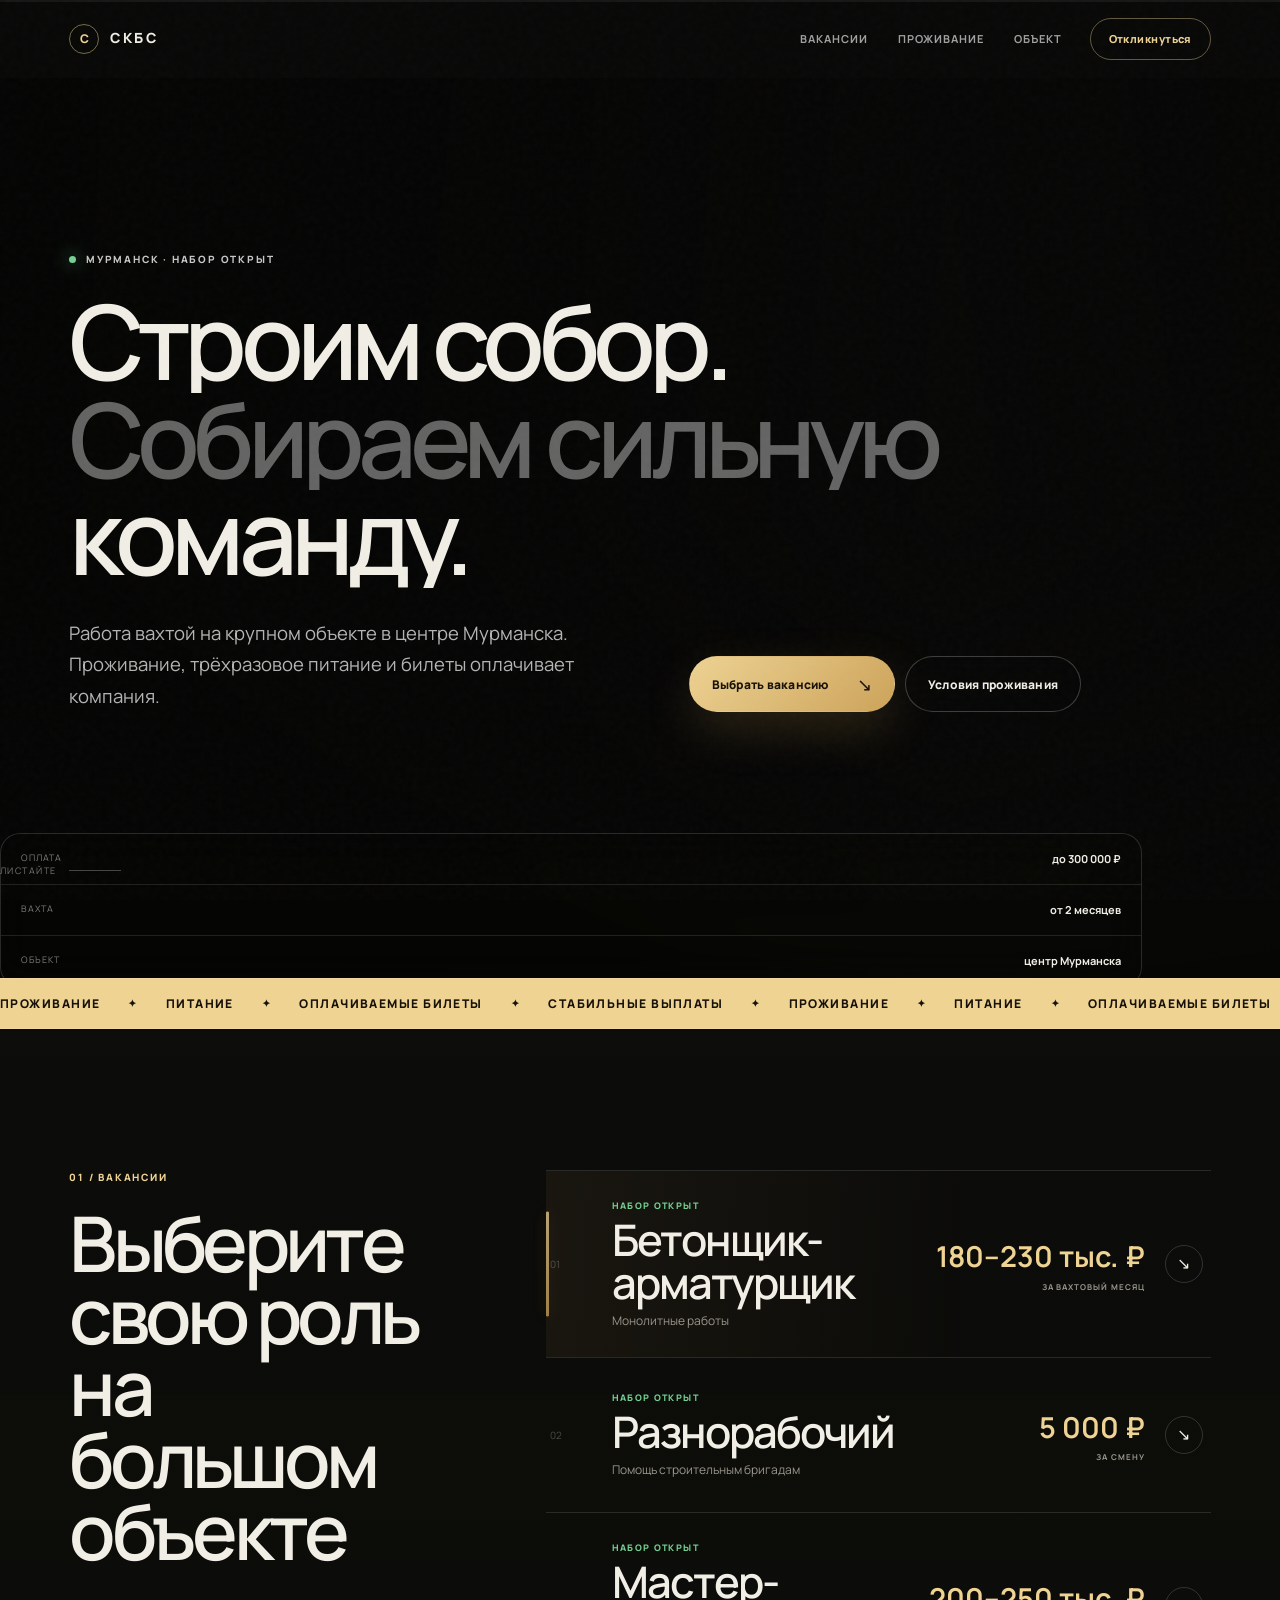
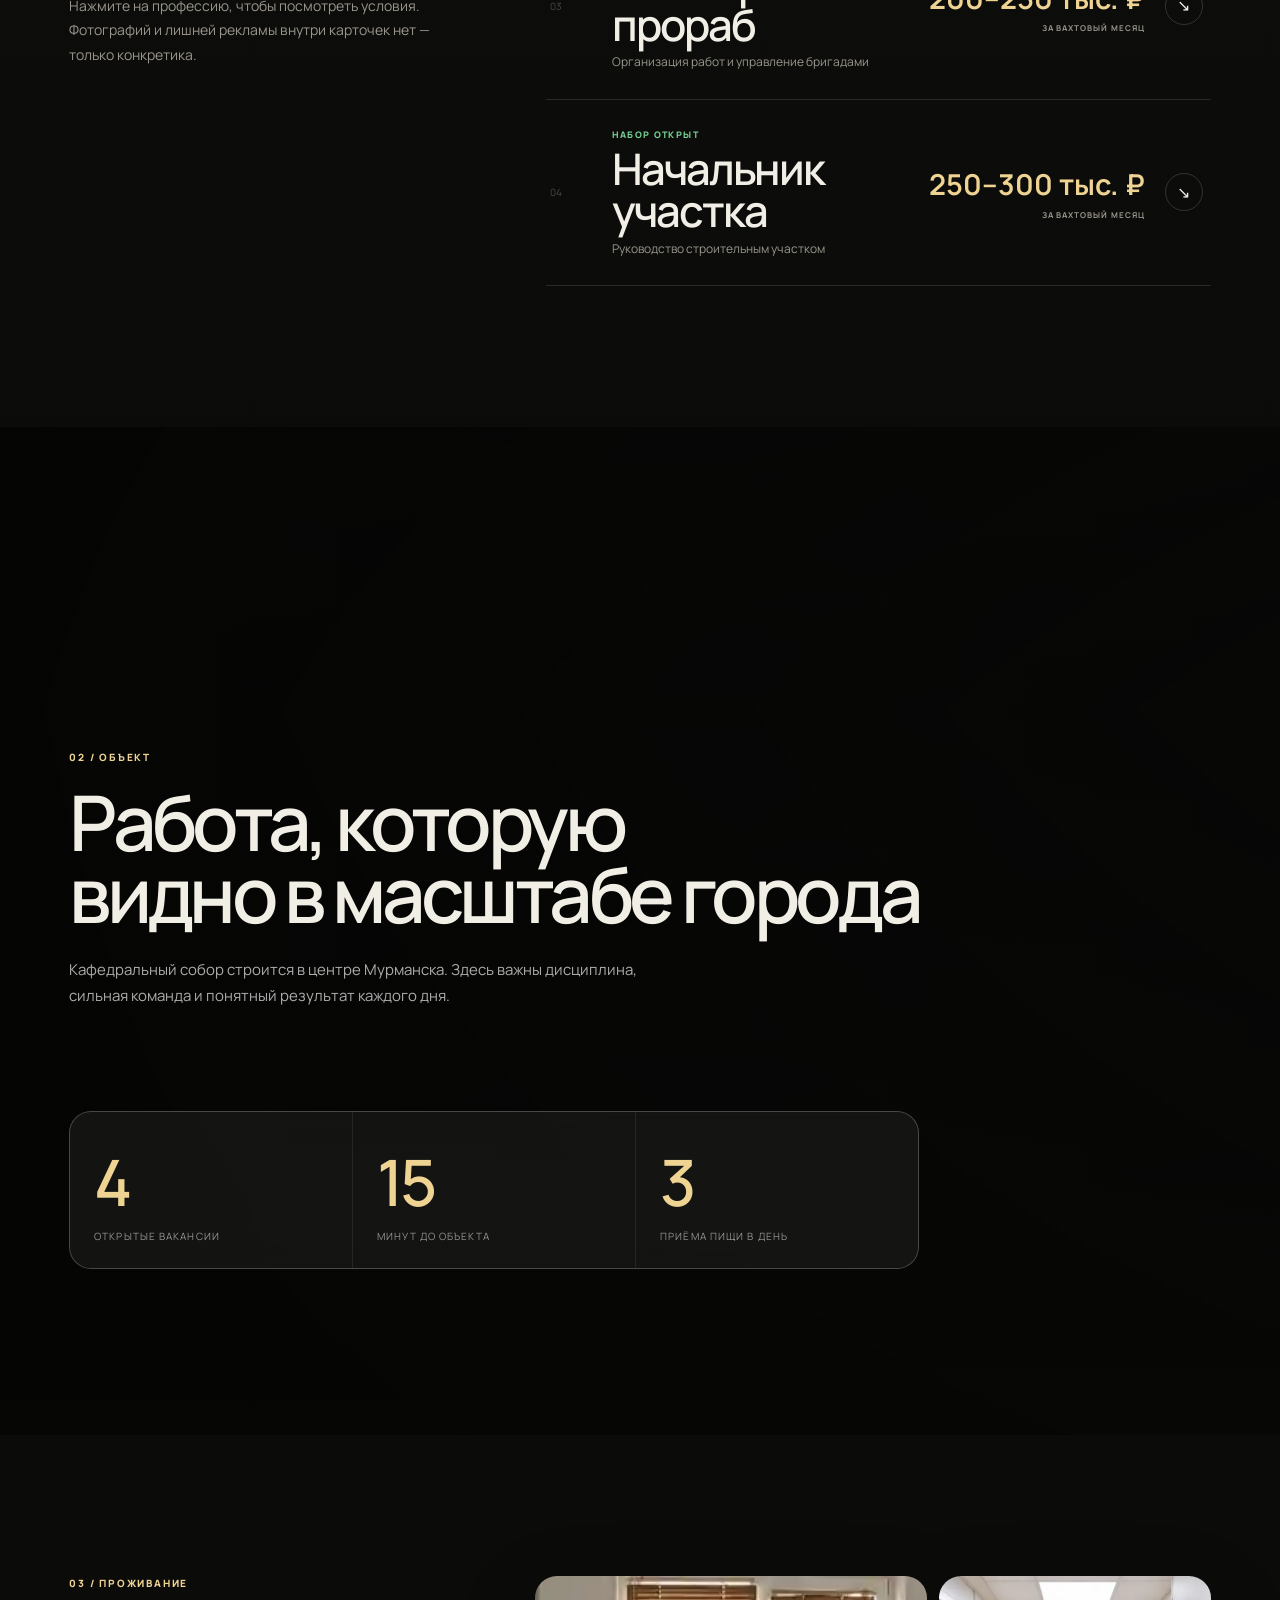
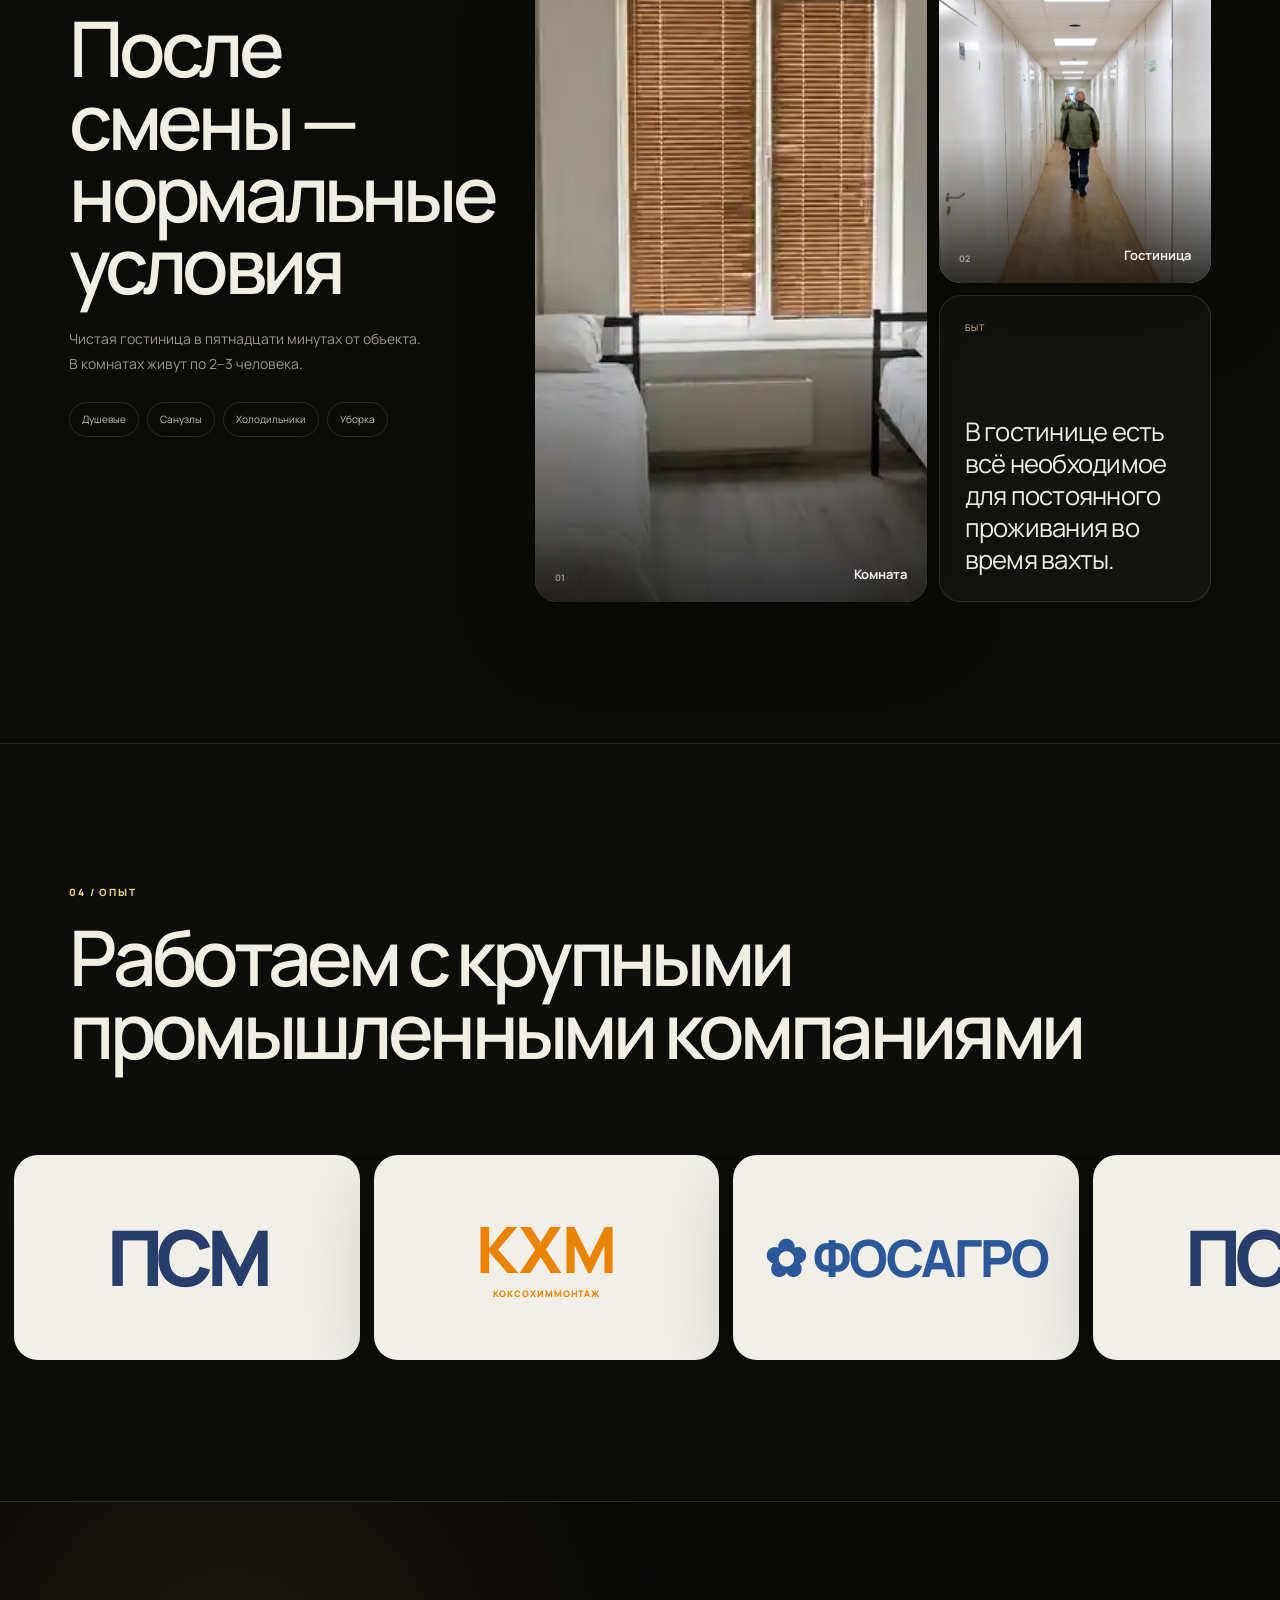
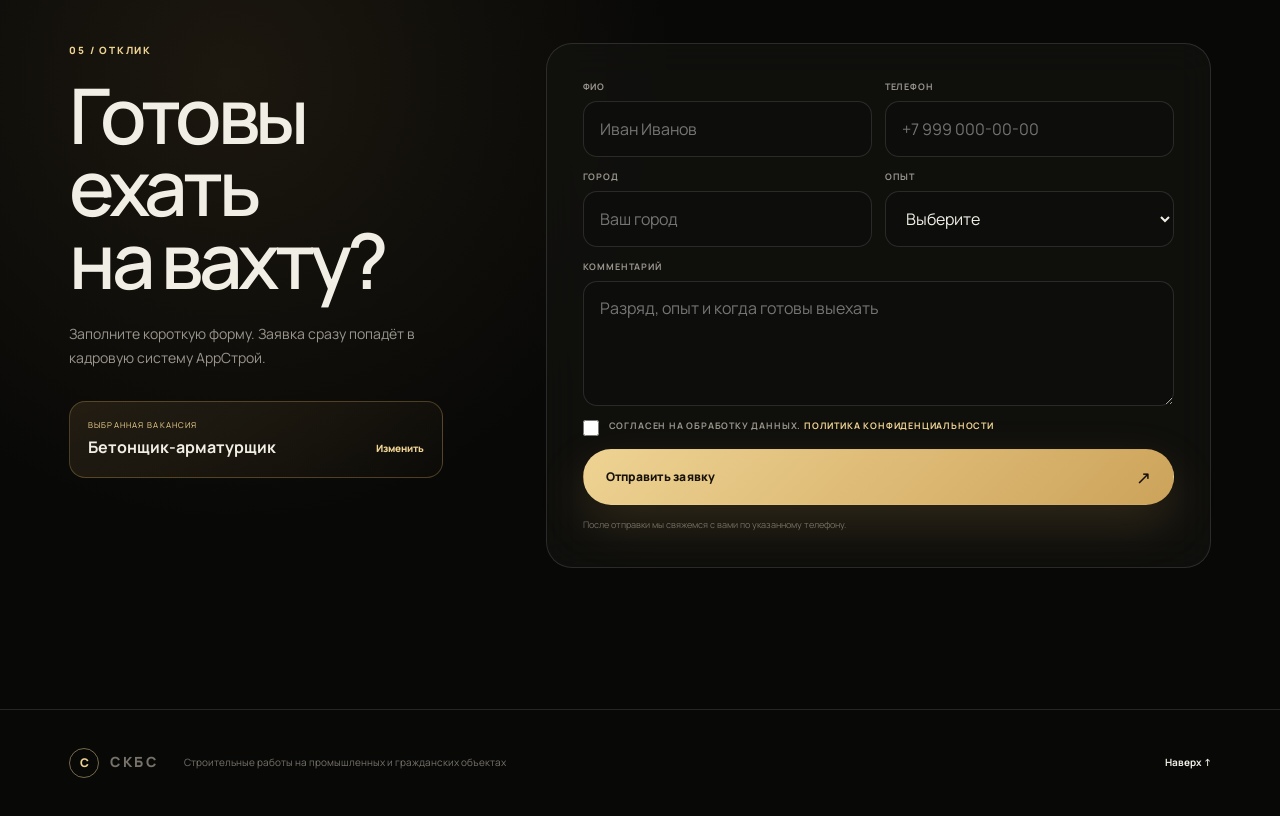
==== commit 5c6a4386: "Подключить ускоренную сборку без задержек" ====
--- a/index.html
+++ b/index.html
@@ -8,8 +8,12 @@
   <title>СКБС — работа вахтой в Мурманске</title>
   <link rel="preconnect" href="https://fonts.googleapis.com">
   <link rel="preconnect" href="https://fonts.gstatic.com" crossorigin>
+  <link rel="preconnect" href="https://dxbrhsefgxcaxzmrbfrb.supabase.co" crossorigin>
+  <link rel="preload" as="image" href="https://dxbrhsefgxcaxzmrbfrb.supabase.co/functions/v1/site-background-image?kind=panorama" fetchpriority="high">
   <link href="https://fonts.googleapis.com/css2?family=Manrope:wght@400;500;600;700;800&display=swap" rel="stylesheet">
-  <link rel="stylesheet" href="final.css?v=premium-motion-1">
+  <link rel="stylesheet" href="final.css?v=speed-1">
+  <link rel="stylesheet" href="motion-layer.css?v=speed-1">
+  <link rel="stylesheet" href="speed-tuning.css?v=speed-1">
 </head>
 <body class="is-loading">
   <div class="page-progress" aria-hidden="true"><i></i></div>
@@ -266,6 +270,6 @@
   </dialog>
   <div class="toast" role="status" aria-live="polite"></div>
 
-  <script src="script.js?v=premium-motion-1"></script>
+  <script src="script.js?v=speed-1"></script>
 </body>
-</html>+</html>
--- a/final.css
+++ b/final.css
@@ -1,89 +1,260 @@
-.hero-bg{background-image:none;background-color:transparent;filter:none;will-change:auto;background-attachment:scroll}
-.page-photo-bg{position:fixed;inset:0;z-index:0;overflow:hidden;pointer-events:none;background:#080808}
-.page-photo-layer{position:absolute;inset:-4%;background-position:center;background-size:cover;background-repeat:no-repeat;opacity:0;transform:scale(1.075);transition:opacity 1.15s var(--ease),transform 1.8s var(--ease);filter:saturate(.86) contrast(1.08) brightness(.41);will-change:opacity,transform}
-.page-photo-layer::after{content:"";position:absolute;inset:0;background:linear-gradient(180deg,rgba(5,5,5,.66),rgba(5,5,5,.89)),linear-gradient(90deg,rgba(5,5,5,.54),rgba(5,5,5,.15),rgba(5,5,5,.6))}
-.page-photo-site-panorama,.page-photo-site-workers{background-position:center;filter:saturate(.92) contrast(1.09) brightness(.45)}
-.page-photo-room{background-position:center;filter:saturate(.83) contrast(1.04) brightness(.4)}
-.page-photo-corridor{background-position:center 42%;filter:saturate(.78) contrast(1.04) brightness(.39)}
-body.photo-site-panorama .page-photo-site-panorama,body:not(.photo-site-workers):not(.photo-room):not(.photo-corridor) .page-photo-site-panorama{opacity:1;transform:scale(1.025)}
-body.photo-site-workers .page-photo-site-workers{opacity:1;transform:scale(1.025)}
-body.photo-room .page-photo-room{opacity:1;transform:scale(1.025)}
-body.photo-corridor .page-photo-corridor{opacity:1;transform:scale(1.025)}
-.header,main,.footer{position:relative;z-index:1}
-.vacancies{background:rgba(8,8,8,.9);backdrop-filter:blur(2px)}
-.living{background:rgba(9,9,9,.83);backdrop-filter:blur(3px)}
-.partners{background:rgba(8,8,8,.87);backdrop-filter:blur(4px)}
-.apply{background:radial-gradient(circle at 12% 20%,rgba(216,170,80,.09),transparent 28rem),rgba(8,8,8,.89);backdrop-filter:blur(3px)}
-.gallery-pair{display:grid;grid-template-columns:minmax(0,1.15fr) minmax(0,.85fr);gap:12px}
-.gallery-pair .gallery-item{height:min(44vw,620px);min-height:320px;border-radius:18px}
-.gallery-no-labels .gallery-item span{display:none!important}
-.gallery-pair .gallery-item img{width:100%;height:100%;object-fit:cover}
-.gallery-expanded{display:grid;grid-template-columns:repeat(12,minmax(0,1fr));grid-auto-rows:170px;gap:12px}
-.gallery-expanded .gallery-item{height:auto;min-height:0;border-radius:18px;border:1px solid rgba(255,255,255,.09);overflow:hidden;background:#181818;box-shadow:0 18px 42px rgba(0,0,0,.18)}
-.gallery-expanded .gallery-item::after{content:"";position:absolute;inset:0;z-index:1;background:linear-gradient(180deg,transparent 58%,rgba(0,0,0,.72));pointer-events:none}
-.gallery-expanded .gallery-item img{width:100%;height:100%;object-fit:cover;transition:transform .65s var(--ease),filter .35s var(--ease)}
-.gallery-expanded .gallery-item span{z-index:2;color:#fff;border:1px solid rgba(255,255,255,.14);background:rgba(8,8,8,.58);box-shadow:0 8px 28px rgba(0,0,0,.2)}
-.gallery-expanded .gallery-item:hover img{transform:scale(1.035);filter:brightness(.9)}
-.gallery-item-wide{grid-column:span 7;grid-row:span 3}
-.gallery-item-tall{grid-column:span 5;grid-row:span 3}
-.gallery-detail{grid-column:span 4;grid-row:span 2}
-.gallery-detail:hover img{transform:scale(1.045)!important}
-.partner-text-logos .brand-card{width:100%;height:120px;display:flex;align-items:center;justify-content:center;gap:10px;border-radius:16px;background:#f7f7f5;padding:18px;font-weight:900;line-height:1;text-align:center}
-.brand-psm{color:#243d69;font-size:clamp(34px,4vw,62px);letter-spacing:-.07em}
-.brand-khm{flex-direction:column;color:#e98400;font-size:clamp(32px,3.7vw,56px)}
-.brand-khm small{font-size:10px;letter-spacing:.04em;text-transform:uppercase}
-.brand-fosagro{color:#28569a;font-size:clamp(24px,3vw,46px);letter-spacing:-.045em}
-.brand-flower{color:#68aa51;font-size:32px}
-.vacancy{position:relative;isolation:isolate;transition:transform .42s var(--ease),background-color .34s var(--ease),box-shadow .42s var(--ease)}
-.vacancy::before{content:"";position:absolute;z-index:3;left:0;top:17px;bottom:17px;width:3px;border-radius:999px;background:linear-gradient(180deg,#ffe8a8 0%,var(--gold) 48%,#8f5b16 100%);opacity:0;transform:scaleY(.52);transform-origin:center;box-shadow:0 0 0 rgba(216,170,80,0);transition:width .34s var(--ease),opacity .28s ease,transform .42s var(--ease),box-shadow .42s var(--ease)}
-.vacancy::after{content:"";position:absolute;z-index:-1;inset:0;background:linear-gradient(90deg,rgba(216,170,80,.15),rgba(216,170,80,.045) 25%,transparent 62%);opacity:0;transition:opacity .34s ease;pointer-events:none}
-.vacancy-trigger{position:relative;z-index:1;grid-template-columns:minmax(0,1fr) auto 42px;transition:padding-left .42s var(--ease)}
-.vacancy-main{min-width:0}
-.vacancy-main strong{font-size:clamp(27px,3.8vw,50px);overflow-wrap:anywhere;transition:color .28s ease,text-shadow .35s ease}
-.vacancy-main em,.vacancy-pay,.plus{transition:transform .42s var(--ease),color .28s ease}
-.vacancy-pay{min-width:180px;text-align:right}
-.vacancy.is-selected{background:linear-gradient(90deg,rgba(216,170,80,.08),transparent 46%);box-shadow:inset 0 0 0 1px rgba(216,170,80,.08)}
-.vacancy.is-selected::before{opacity:.78;transform:scaleY(.78);box-shadow:0 0 14px rgba(216,170,80,.22)}
-.vacancy.is-selected .vacancy-main small{color:var(--gold-light)}
+:root{
+  --bg:#080807;
+  --bg-soft:#0d0d0b;
+  --panel:#12120f;
+  --panel-2:#171612;
+  --text:#f1eee6;
+  --muted:#9a968d;
+  --line:rgba(255,255,255,.12);
+  --line-strong:rgba(255,255,255,.2);
+  --gold:#cda35a;
+  --gold-light:#eed393;
+  --green:#74d193;
+  --ease:cubic-bezier(.22,1,.36,1);
+  --header-h:78px;
+  --page-pad:clamp(18px,5.4vw,86px);
+}
+
+*{box-sizing:border-box}
+html{scroll-behavior:smooth;background:var(--bg)}
+body{margin:0;background:var(--bg);color:var(--text);font-family:Manrope,-apple-system,BlinkMacSystemFont,"Segoe UI",sans-serif;line-height:1.45;overflow-x:hidden;-webkit-font-smoothing:antialiased}
+body::before{content:"";position:fixed;inset:0;z-index:1000;pointer-events:none;opacity:.035;background-image:url("data:image/svg+xml,%3Csvg viewBox='0 0 180 180' xmlns='http://www.w3.org/2000/svg'%3E%3Cfilter id='n'%3E%3CfeTurbulence type='fractalNoise' baseFrequency='.82' numOctaves='4' stitchTiles='stitch'/%3E%3C/filter%3E%3Crect width='100%25' height='100%25' filter='url(%23n)' opacity='.75'/%3E%3C/svg%3E")}
+body.is-loading{overflow:hidden}
+a{color:inherit;text-decoration:none}
+button,input,select,textarea{font:inherit;color:inherit}
+button{cursor:pointer}
+img{display:block;max-width:100%}
+h1,h2,h3,p{margin:0}
+::selection{background:var(--gold);color:#15110a}
+
+.page-progress{position:fixed;z-index:80;left:0;right:0;top:0;height:2px;background:rgba(255,255,255,.06);pointer-events:none}
+.page-progress i{display:block;width:100%;height:100%;transform:scaleX(0);transform-origin:left;background:linear-gradient(90deg,var(--gold),var(--gold-light));will-change:transform}
+
+.site-header{position:fixed;z-index:70;inset:0 0 auto;height:var(--header-h);display:flex;align-items:center;gap:28px;padding:0 var(--page-pad);transition:height .45s var(--ease),background .45s var(--ease),border-color .45s var(--ease),backdrop-filter .45s var(--ease);border-bottom:1px solid transparent}
+.site-header.is-compact{height:64px;background:rgba(8,8,7,.76);border-color:var(--line);backdrop-filter:blur(18px)}
+.brand{display:inline-flex;align-items:center;gap:11px;font-size:14px;font-weight:800;letter-spacing:.18em}
+.brand-mark{display:grid;place-items:center;width:30px;height:30px;border:1px solid rgba(238,211,147,.48);border-radius:50%;color:var(--gold-light);font-size:12px;letter-spacing:0}
+.site-nav{margin-left:auto;display:flex;gap:30px;color:rgba(255,255,255,.62);font-size:11px;font-weight:700;text-transform:uppercase;letter-spacing:.09em}
+.site-nav a{position:relative;padding:10px 0;transition:color .25s ease}
+.site-nav a::after{content:"";position:absolute;left:0;right:0;bottom:4px;height:1px;background:var(--gold);transform:scaleX(0);transform-origin:right;transition:transform .35s var(--ease)}
+.site-nav a:hover,.site-nav a.is-active{color:#fff}
+.site-nav a:hover::after,.site-nav a.is-active::after{transform:scaleX(1);transform-origin:left}
+.header-cta{display:inline-flex;align-items:center;justify-content:center;min-height:42px;padding:0 18px;border:1px solid rgba(238,211,147,.4);border-radius:999px;color:var(--gold-light);font-size:11px;font-weight:800;letter-spacing:.04em;overflow:hidden;transition:border-color .3s,background .3s,color .3s}
+.header-cta:hover{border-color:var(--gold-light);background:var(--gold-light);color:#141008}
+
+.hero{position:relative;min-height:100svh;display:grid;align-items:end;overflow:hidden;isolation:isolate;padding:calc(var(--header-h) + 68px) var(--page-pad) clamp(46px,6vw,88px)}
+.hero-media{position:absolute;z-index:-4;inset:0;margin:0;overflow:hidden;background:#141410}
+.hero-media img{width:100%;height:100%;object-fit:cover;object-position:center;transform:scale(1.08);filter:saturate(.78) contrast(1.07);will-change:transform,filter}
+.hero-shade{position:absolute;z-index:-3;inset:0;background:linear-gradient(90deg,rgba(5,5,4,.94) 0%,rgba(5,5,4,.77) 38%,rgba(5,5,4,.25) 74%,rgba(5,5,4,.5) 100%),linear-gradient(180deg,rgba(0,0,0,.12),rgba(0,0,0,.06) 48%,rgba(8,8,7,.9) 100%)}
+.hero-grid{position:absolute;z-index:-2;inset:0;background-image:linear-gradient(90deg,transparent calc(25% - .5px),rgba(255,255,255,.055) 25%,transparent calc(25% + .5px)),linear-gradient(90deg,transparent calc(50% - .5px),rgba(255,255,255,.055) 50%,transparent calc(50% + .5px)),linear-gradient(90deg,transparent calc(75% - .5px),rgba(255,255,255,.055) 75%,transparent calc(75% + .5px));opacity:.7;pointer-events:none}
+.hero-copy{width:min(1160px,100%);position:relative;z-index:2}
+.eyebrow{display:inline-flex;align-items:center;gap:10px;color:rgba(255,255,255,.78);font-size:10px;font-weight:800;text-transform:uppercase;letter-spacing:.18em}
+.live-dot{width:7px;height:7px;border-radius:50%;background:var(--green);box-shadow:0 0 18px rgba(116,209,147,.95)}
+.hero-title{margin:26px 0 30px;font-size:clamp(54px,8.1vw,128px);font-weight:560;line-height:.87;letter-spacing:-.066em}
+.title-line{display:block;overflow:hidden;padding-bottom:.07em}
+.title-line>span{display:block;transform:translateY(115%);transition:transform 1.05s var(--ease)}
+.title-line:nth-child(2)>span{transition-delay:.09s}.title-line:nth-child(3)>span{transition-delay:.18s}
+body.is-ready .title-line>span{transform:translateY(0)}
+.title-line-muted{color:rgba(255,255,255,.38)}
+.hero-bottom{display:grid;grid-template-columns:minmax(280px,530px) auto;align-items:end;gap:clamp(26px,7vw,110px)}
+.hero-bottom>p{color:rgba(255,255,255,.7);font-size:clamp(14px,1.45vw,19px);line-height:1.7}
+.hero-actions{display:flex;flex-wrap:wrap;gap:10px}
+.button{position:relative;display:inline-flex;align-items:center;justify-content:space-between;gap:28px;min-height:56px;padding:0 22px;border:1px solid transparent;border-radius:999px;font-size:12px;font-weight:800;letter-spacing:.02em;overflow:hidden;transition:transform .35s var(--ease),border-color .3s,background .3s,color .3s,box-shadow .3s}
+.button i{font-style:normal;font-size:18px;font-weight:400;transition:transform .35s var(--ease)}
+.button:hover{transform:translateY(-3px)}
+.button:hover i{transform:translate(3px,3px)}
+.button-primary{color:#171108;background:linear-gradient(135deg,var(--gold-light),var(--gold));box-shadow:0 18px 48px rgba(205,163,90,.18)}
+.button-primary:hover{box-shadow:0 24px 62px rgba(205,163,90,.26)}
+.button-ghost{border-color:rgba(255,255,255,.22);background:rgba(10,10,9,.35);backdrop-filter:blur(10px)}
+.button-ghost:hover{border-color:rgba(255,255,255,.45);background:rgba(20,20,18,.62)}
+.hero-facts{position:absolute;right:var(--page-pad);top:calc(var(--header-h) + 32px);display:grid;min-width:min(280px,26vw);border:1px solid rgba(255,255,255,.14);border-radius:20px;background:rgba(8,8,7,.27);backdrop-filter:blur(18px);overflow:hidden}
+.hero-facts div{padding:17px 20px;display:flex;justify-content:space-between;gap:18px;border-bottom:1px solid rgba(255,255,255,.11)}
+.hero-facts div:last-child{border-bottom:0}
+.hero-facts small{color:rgba(255,255,255,.48);font-size:9px;text-transform:uppercase;letter-spacing:.12em}
+.hero-facts b{font-size:11px;text-align:right}
+.scroll-cue{position:absolute;right:var(--page-pad);bottom:24px;display:flex;align-items:center;gap:12px;color:rgba(255,255,255,.45);font-size:9px;text-transform:uppercase;letter-spacing:.16em}
+.scroll-cue i{position:relative;width:52px;height:1px;background:rgba(255,255,255,.26);overflow:hidden}
+.scroll-cue i::after{content:"";position:absolute;inset:0;background:var(--gold-light);transform:translateX(-100%);animation:scrollCue 2.2s ease-in-out infinite}
+@keyframes scrollCue{50%,100%{transform:translateX(100%)}}
+
+.ticker{overflow:hidden;border-block:1px solid var(--line);background:var(--gold-light);color:#171108;white-space:nowrap}
+.ticker-track{display:flex;width:max-content;align-items:center;gap:28px;padding:16px 0;font-size:12px;font-weight:800;text-transform:uppercase;letter-spacing:.12em;animation:ticker 26s linear infinite}
+.ticker-track i{font-style:normal;font-size:10px}
+@keyframes ticker{to{transform:translateX(-50%)}}
+
+.section{padding:clamp(90px,11vw,170px) var(--page-pad)}
+.section-number{display:block;margin-bottom:22px;color:var(--gold-light);font-size:10px;font-weight:800;text-transform:uppercase;letter-spacing:.18em}
+.section h2,.object-story h2,.partners h2{font-size:clamp(44px,6vw,88px);font-weight:560;line-height:.94;letter-spacing:-.06em}
+.sticky-intro{position:sticky;top:calc(var(--header-h) + 48px);align-self:start}
+.sticky-intro>p{max-width:500px;margin-top:26px;color:var(--muted);font-size:14px;line-height:1.75}
+
+.vacancies{display:grid;grid-template-columns:minmax(260px,.72fr) minmax(0,1.28fr);gap:clamp(54px,8vw,140px);background:var(--bg-soft)}
+.vacancy-list{border-top:1px solid var(--line)}
+.vacancy{position:relative;border-bottom:1px solid var(--line);isolation:isolate;transition:background .45s var(--ease),transform .45s var(--ease)}
+.vacancy::before{content:"";position:absolute;z-index:3;left:0;top:20px;bottom:20px;width:3px;border-radius:99px;background:linear-gradient(180deg,var(--gold-light),var(--gold));opacity:0;transform:scaleY(.35);transition:opacity .3s,transform .45s var(--ease),width .4s var(--ease),box-shadow .4s}
+.vacancy::after{content:"";position:absolute;z-index:-1;inset:0;background:linear-gradient(90deg,rgba(205,163,90,.11),transparent 64%);opacity:0;transition:opacity .4s}
+.vacancy-trigger{width:100%;min-height:154px;padding:28px 4px;display:grid;grid-template-columns:42px minmax(0,1fr) auto 42px;align-items:center;gap:20px;border:0;background:transparent;text-align:left}
+.vacancy-index{color:rgba(255,255,255,.25);font-size:10px}
+.vacancy-main{display:grid;gap:7px;min-width:0}
+.vacancy-main small{color:var(--green);font-size:9px;font-weight:800;text-transform:uppercase;letter-spacing:.15em}
+.vacancy-main strong{font-size:clamp(28px,3.4vw,50px);font-weight:570;line-height:.98;letter-spacing:-.045em;overflow-wrap:anywhere;transition:color .3s,transform .45s var(--ease)}
+.vacancy-main em{color:var(--muted);font-size:12px;font-style:normal;transition:transform .45s var(--ease),color .3s}
+.vacancy-pay{min-width:190px;color:var(--gold-light);font-size:clamp(19px,2.25vw,30px);font-weight:650;white-space:nowrap;text-align:right;transition:transform .45s var(--ease)}
+.vacancy-pay small{display:block;margin-top:3px;color:var(--muted);font-size:8px;font-weight:700;text-transform:uppercase;letter-spacing:.12em}
+.vacancy-arrow{display:grid;place-items:center;width:38px;height:38px;border:1px solid rgba(255,255,255,.16);border-radius:50%;font-size:16px;transition:transform .45s var(--ease),background .3s,border-color .3s}
+.vacancy.open .vacancy-arrow{transform:rotate(180deg);background:var(--gold-light);border-color:var(--gold-light);color:#171108}
+.vacancy.is-selected::before{opacity:.75;transform:scaleY(.72);box-shadow:0 0 18px rgba(205,163,90,.28)}
+.vacancy.is-selected::after{opacity:.65}
 @media(hover:hover){
-  .vacancy:hover{transform:translateX(9px);background-color:rgba(216,170,80,.035);box-shadow:-17px 0 34px -17px rgba(216,170,80,.62),0 16px 44px -30px rgba(0,0,0,.95)}
-  .vacancy:hover::before{width:7px;opacity:1;transform:scaleY(1);box-shadow:0 0 12px rgba(255,220,139,.7),0 0 34px rgba(216,170,80,.45)}
+  .vacancy:hover{transform:translateX(10px);background:rgba(255,255,255,.018)}
+  .vacancy:hover::before{width:6px;opacity:1;transform:scaleY(1);box-shadow:0 0 28px rgba(205,163,90,.45)}
   .vacancy:hover::after{opacity:1}
-  .vacancy:hover .vacancy-trigger{padding-left:22px}
-  .vacancy:hover .vacancy-main strong{color:#fffaf0;text-shadow:0 0 26px rgba(216,170,80,.15)}
-  .vacancy:hover .vacancy-main em{color:#c8c2b7;transform:translateX(2px)}
-  .vacancy:hover .vacancy-pay{color:#ffe7a8;transform:translateX(-3px)}
-  .vacancy:hover .plus{transform:scale(1.1)}
-}
-.vacancy-panel{padding-top:10px}
-.selected-vacancy{display:grid;grid-template-columns:1fr auto;gap:6px 18px;align-items:center;padding:17px 18px;border:1px solid rgba(216,170,80,.32);border-radius:14px;background:linear-gradient(135deg,rgba(216,170,80,.12),rgba(216,170,80,.03))}
-.selected-vacancy span{grid-column:1/-1;color:var(--gold-light)!important;font-size:9px!important;text-transform:uppercase;letter-spacing:.14em}
-.selected-vacancy strong{font-size:18px;line-height:1.25}
-.selected-vacancy a{color:var(--gold-light);font-size:11px;font-weight:800}
+  .vacancy:hover .vacancy-main strong{color:#fffaf0;transform:translateX(9px)}
+  .vacancy:hover .vacancy-main em{color:#c7c2b7;transform:translateX(9px)}
+  .vacancy:hover .vacancy-pay{transform:translateX(-5px)}
+  .vacancy:hover .vacancy-arrow{border-color:var(--gold);transform:rotate(-7deg)}
+  .vacancy.open:hover .vacancy-arrow{transform:rotate(180deg)}
+}
+.vacancy-panel{padding:0 4px 44px 62px;overflow:hidden}
+.details{display:grid;grid-template-columns:repeat(4,minmax(0,1fr));gap:1px;border:1px solid var(--line);border-radius:20px;overflow:hidden;background:var(--line)}
+.details>div{min-height:130px;padding:18px;background:var(--panel);display:flex;flex-direction:column;gap:8px}
+.details span{color:var(--muted);font-size:8px;text-transform:uppercase;letter-spacing:.14em}
+.details b{font-size:14px;line-height:1.35}
+.details small{color:var(--muted);font-size:10px;line-height:1.5}
+.vacancy-apply{margin-top:18px;min-width:210px}
+
+.object-story{position:relative;min-height:112svh;display:flex;align-items:flex-end;overflow:hidden;isolation:isolate;padding:clamp(110px,13vw,190px) var(--page-pad)}
+.object-media{position:absolute;z-index:-3;inset:0;margin:0;overflow:hidden;background:#111}
+.object-media img{width:100%;height:100%;object-fit:cover;filter:saturate(.65) contrast(1.08);transform:scale(1.08);will-change:transform}
+.object-shade{position:absolute;z-index:-2;inset:0;background:linear-gradient(90deg,rgba(5,5,4,.93),rgba(5,5,4,.56) 58%,rgba(5,5,4,.2)),linear-gradient(180deg,rgba(8,8,7,.92),rgba(8,8,7,.05) 25%,rgba(8,8,7,.72) 100%)}
+.object-content{max-width:990px}
+.object-content>p{max-width:600px;margin-top:26px;color:rgba(255,255,255,.67);font-size:15px;line-height:1.75}
+.object-stats{display:grid;grid-template-columns:repeat(3,1fr);gap:1px;margin-top:clamp(48px,8vw,105px);border:1px solid rgba(255,255,255,.16);border-radius:22px;overflow:hidden;background:rgba(255,255,255,.13);backdrop-filter:blur(12px)}
+.object-stats>div{min-height:150px;padding:24px;background:rgba(8,8,7,.57);display:flex;flex-direction:column;justify-content:space-between}
+.object-stats b{font-size:clamp(42px,5vw,72px);font-weight:550;letter-spacing:-.06em;color:var(--gold-light)}
+.object-stats span{color:rgba(255,255,255,.55);font-size:10px;text-transform:uppercase;letter-spacing:.11em}
+
+.living{display:grid;grid-template-columns:minmax(260px,.7fr) minmax(0,1.3fr);gap:clamp(50px,8vw,135px);background:#0b0b09}
+.amenity-list{display:flex;flex-wrap:wrap;gap:8px;margin-top:26px}
+.amenity-list span{padding:9px 12px;border:1px solid var(--line);border-radius:999px;color:#c7c2b8;font-size:10px}
+.living-gallery{display:grid;grid-template-columns:1.18fr .82fr;grid-auto-rows:clamp(220px,24vw,360px);gap:12px}
+.living-shot{position:relative;padding:0;border:0;border-radius:22px;overflow:hidden;background:#151511;text-align:left;box-shadow:0 26px 80px rgba(0,0,0,.22)}
+.living-shot::after{content:"";position:absolute;inset:0;background:linear-gradient(180deg,transparent 52%,rgba(5,5,4,.78));pointer-events:none}
+.living-shot img{width:100%;height:100%;object-fit:cover;transition:transform .9s var(--ease),filter .5s}
+.living-shot:hover img{transform:scale(1.045);filter:brightness(.88)}
+.living-shot span{position:absolute;z-index:2;left:20px;right:20px;bottom:18px;display:flex;justify-content:space-between;align-items:end;font-size:13px;font-weight:700}
+.living-shot small{color:rgba(255,255,255,.52);font-size:9px}
+.living-shot-wide{grid-row:span 2}
+.living-shot-tall{grid-column:2}
+.living-note{grid-column:2;padding:25px;border:1px solid var(--line);border-radius:22px;background:var(--panel);display:flex;flex-direction:column;justify-content:space-between}
+.living-note small{color:var(--gold-light);font-size:9px;text-transform:uppercase;letter-spacing:.14em}
+.living-note p{font-size:clamp(18px,2vw,28px);line-height:1.25;letter-spacing:-.03em}
+
+.partners{padding:clamp(90px,11vw,160px) 0;border-block:1px solid var(--line);background:var(--bg-soft);overflow:hidden}
+.partners-heading{padding:0 var(--page-pad);margin-bottom:clamp(48px,7vw,90px)}
+.logo-rail{overflow:hidden}
+.logo-track{display:flex;width:max-content;gap:14px;padding-left:14px;animation:logoRail 24s linear infinite}
+.logo{width:clamp(230px,27vw,400px);height:clamp(130px,16vw,210px);display:flex;align-items:center;justify-content:center;border:1px solid rgba(255,255,255,.12);border-radius:24px;background:#f1efe8;color:#111;font-weight:900;line-height:1;box-shadow:0 24px 80px rgba(0,0,0,.18)}
+.logo-psm{color:#263e69;font-size:clamp(46px,6vw,86px);letter-spacing:-.08em}
+.logo-khm{flex-direction:column;color:#e98400;font-size:clamp(44px,5vw,76px)}
+.logo-khm small{margin-top:8px;font-size:9px;text-transform:uppercase;letter-spacing:.1em}
+.logo-fos{color:#2c5798;font-size:clamp(30px,4vw,56px);letter-spacing:-.04em}
+@keyframes logoRail{to{transform:translateX(calc(-50% - 7px))}}
+
+.apply{display:grid;grid-template-columns:minmax(280px,.72fr) minmax(0,1.28fr);gap:clamp(50px,8vw,140px);background:radial-gradient(circle at 18% 22%,rgba(205,163,90,.1),transparent 28rem),var(--bg)}
+.selected-vacancy{display:grid;grid-template-columns:1fr auto;gap:6px 18px;align-items:center;margin-top:30px;padding:17px 18px;border:1px solid rgba(205,163,90,.32);border-radius:16px;background:linear-gradient(135deg,rgba(205,163,90,.12),rgba(205,163,90,.025))}
+.selected-vacancy small{grid-column:1/-1;color:var(--gold-light);font-size:8px;text-transform:uppercase;letter-spacing:.14em}
+.selected-vacancy strong{font-size:16px}
+.selected-vacancy a{color:var(--gold-light);font-size:10px;font-weight:800}
+.form{display:grid;grid-template-columns:1fr 1fr;gap:13px;padding:clamp(20px,3vw,36px);border:1px solid var(--line);border-radius:26px;background:rgba(19,19,16,.72);backdrop-filter:blur(18px)}
+.form label:not(.consent){display:grid;gap:8px}
+.form label>span{color:var(--muted);font-size:9px;font-weight:700;text-transform:uppercase;letter-spacing:.09em}
+.form input,.form select,.form textarea{width:100%;border:1px solid var(--line);border-radius:14px;background:#0d0d0b;padding:15px 16px;outline:none;transition:border-color .25s,background .25s,box-shadow .25s}
+.form input,.form select{height:56px}
+.form textarea{min-height:120px;resize:vertical}
+.form input:focus,.form select:focus,.form textarea:focus{border-color:rgba(205,163,90,.7);background:#10100d;box-shadow:0 0 0 3px rgba(205,163,90,.08)}
+.form-wide{grid-column:1/-1}
+.consent{display:flex;align-items:flex-start;gap:10px;color:var(--muted);font-size:10px;line-height:1.55}
+.consent input{width:16px;height:16px;margin:1px 0 0;accent-color:var(--gold)}
+.consent a{color:var(--gold-light)}
+.form-note{margin:0;color:#6f6c65;font-size:9px}
 .hp-field{position:absolute!important;left:-10000px!important;top:auto!important;width:1px!important;height:1px!important;overflow:hidden!important;opacity:0!important;pointer-events:none!important}
-#submit-application:disabled{cursor:wait;opacity:.7}
-.form[aria-busy="true"] input,.form[aria-busy="true"] select,.form[aria-busy="true"] textarea{opacity:.72}
-@media(max-width:1000px){
-  .gallery-expanded{grid-template-columns:repeat(2,minmax(0,1fr));grid-auto-rows:250px}
-  .gallery-item-wide,.gallery-item-tall,.gallery-detail{grid-column:span 1;grid-row:span 1}
-  .gallery-item-wide{grid-column:1/-1;height:420px}
-}
-@media(max-width:700px){
-  .gallery-pair{grid-template-columns:1fr}
-  .gallery-pair .gallery-item{height:320px;min-height:0}
-  .gallery-expanded{grid-template-columns:1fr;grid-auto-rows:260px;gap:8px}
-  .gallery-item-wide,.gallery-item-tall,.gallery-detail{grid-column:1;grid-row:auto;height:260px}
-  .gallery-item-wide{height:330px}
-  .partner-text-logos .brand-card{height:112px}
-  .vacancy-trigger{grid-template-columns:minmax(0,1fr) 28px;gap:10px}
-  .vacancy-main{grid-column:1;grid-row:1}
-  .vacancy-main strong{font-size:clamp(27px,8.5vw,36px)}
-  .vacancy-pay{grid-column:1;grid-row:2;min-width:0;margin-top:-5px;text-align:left;font-size:18px}
-  .vacancy-pay small{display:inline;margin-left:4px;text-align:left}
-  .plus{grid-column:2;grid-row:1/3;align-self:center}
-  .vacancy.is-selected::before{width:4px;opacity:1;transform:scaleY(.86)}
-  .selected-vacancy{grid-template-columns:1fr;padding:15px}
-  .selected-vacancy span,.selected-vacancy strong,.selected-vacancy a{grid-column:1}
-  .selected-vacancy a{margin-top:3px}
-}
-@media(prefers-reduced-motion:reduce){.page-photo-layer{transition:none}}+#submit-application:disabled{cursor:wait;opacity:.62}
+.form[aria-busy="true"] input,.form[aria-busy="true"] select,.form[aria-busy="true"] textarea{opacity:.65}
+
+.footer{padding:38px var(--page-pad);display:flex;align-items:center;gap:26px;border-top:1px solid var(--line);color:#77736b;font-size:10px}
+.footer p{max-width:430px}
+.footer-up{margin-left:auto;color:var(--text);font-weight:700}
+
+.lightbox{position:relative;width:min(94vw,1250px);height:min(92vh,900px);padding:0;border:0;border-radius:24px;background:#080807;overflow:hidden}
+.lightbox::backdrop{background:rgba(0,0,0,.9);backdrop-filter:blur(10px)}
+.lightbox img{width:100%;height:100%;object-fit:contain}
+.lightbox-close{position:absolute;z-index:2;top:14px;right:14px;width:44px;height:44px;border:1px solid rgba(255,255,255,.2);border-radius:50%;background:rgba(8,8,7,.62);color:#fff;font-size:25px;backdrop-filter:blur(12px)}
+.toast{position:fixed;left:50%;bottom:28px;z-index:90;max-width:min(90vw,540px);padding:14px 18px;border:1px solid rgba(205,163,90,.38);border-radius:14px;background:#17130d;color:var(--gold-light);font-size:11px;opacity:0;pointer-events:none;transform:translate(-50%,18px);transition:.35s var(--ease);box-shadow:0 22px 80px rgba(0,0,0,.4)}
+.toast.show{opacity:1;transform:translate(-50%,0)}
+
+.reveal{opacity:0;transform:translateY(34px);transition:opacity .9s var(--ease),transform .9s var(--ease)}
+.reveal.is-visible{opacity:1;transform:none}
+
+@media(max-width:1100px){
+  .hero-facts{display:none}
+  .vacancies,.living,.apply{grid-template-columns:1fr;gap:58px}
+  .sticky-intro{position:static}
+  .vacancy-list{width:100%}
+  .details{grid-template-columns:repeat(2,1fr)}
+  .living-gallery{max-width:900px}
+  .apply-copy{max-width:760px}
+}
+
+@media(max-width:760px){
+  :root{--header-h:64px;--page-pad:15px}
+  .site-header{gap:12px}
+  .site-nav{display:none}
+  .header-cta{margin-left:auto;min-height:38px;padding-inline:13px}
+  .hero{min-height:96svh;padding-top:104px;padding-bottom:40px}
+  .hero-media img{object-position:61% center}
+  .hero-shade{background:linear-gradient(90deg,rgba(5,5,4,.94),rgba(5,5,4,.48)),linear-gradient(180deg,rgba(0,0,0,.1),rgba(8,8,7,.88) 87%)}
+  .hero-grid{display:none}
+  .hero-title{margin-top:20px;font-size:clamp(49px,14.5vw,72px);line-height:.91}
+  .hero-bottom{grid-template-columns:1fr;gap:24px}
+  .hero-bottom>p{font-size:13px;line-height:1.65}
+  .hero-actions{display:grid;grid-template-columns:1fr}
+  .button{width:100%}
+  .scroll-cue{display:none}
+  .ticker-track{padding:13px 0;font-size:10px}
+  .section{padding-top:80px;padding-bottom:80px}
+  .section h2,.object-story h2,.partners h2{font-size:clamp(39px,11.7vw,58px)}
+  .vacancies{gap:42px}
+  .vacancy-trigger{min-height:132px;padding:22px 3px;grid-template-columns:26px minmax(0,1fr) 30px;gap:10px}
+  .vacancy-index{align-self:start;margin-top:5px}
+  .vacancy-main{grid-column:2;grid-row:1}
+  .vacancy-main strong{font-size:clamp(27px,8.4vw,37px)}
+  .vacancy-main em{font-size:10px}
+  .vacancy-pay{grid-column:2;grid-row:2;min-width:0;text-align:left;font-size:18px}
+  .vacancy-pay small{display:inline;margin-left:4px}
+  .vacancy-arrow{grid-column:3;grid-row:1/3;width:30px;height:30px;font-size:13px}
+  .vacancy-panel{padding:0 0 34px 36px}
+  .details{grid-template-columns:1fr}
+  .details>div{min-height:100px}
+  .object-story{min-height:100svh;padding-top:100px;padding-bottom:70px}
+  .object-media img{object-position:58% center}
+  .object-stats{grid-template-columns:1fr;margin-top:48px}
+  .object-stats>div{min-height:112px}
+  .living-gallery{grid-template-columns:1fr;grid-auto-rows:300px}
+  .living-shot-wide,.living-shot-tall,.living-note{grid-column:1;grid-row:auto}
+  .living-note{min-height:230px}
+  .partners-heading{margin-bottom:40px}
+  .logo{width:270px;height:150px}
+  .form{grid-template-columns:1fr;padding:16px;border-radius:20px}
+  .form-wide{grid-column:auto}
+  .footer{padding:30px 15px;flex-wrap:wrap}
+  .footer p{display:none}
+  .footer-up{margin-left:auto}
+}
+
+@media(prefers-reduced-motion:reduce){
+  html{scroll-behavior:auto}
+  *,*::before,*::after{animation:none!important;transition-duration:.01ms!important;animation-duration:.01ms!important}
+  .reveal{opacity:1;transform:none}
+  .title-line>span{transform:none}
+}
--- a/motion-layer.css
+++ b/motion-layer.css
@@ -0,0 +1,94 @@
+main{
+  --scene-mix:0;
+  --scene-visibility:1;
+  --scene-a-scale:1.02;
+  --scene-b-scale:1.045;
+  position:relative;
+  isolation:isolate;
+  z-index:0;
+}
+
+main::before,
+main::after{
+  content:"";
+  position:fixed;
+  inset:-2.5%;
+  z-index:0;
+  pointer-events:none;
+  background-repeat:no-repeat;
+  background-size:cover;
+  will-change:opacity,transform;
+  backface-visibility:hidden;
+  transform-origin:center;
+}
+
+main::before{
+  background-image:url('https://dxbrhsefgxcaxzmrbfrb.supabase.co/functions/v1/site-background-image?kind=panorama');
+  background-position:center center;
+  opacity:calc(var(--scene-visibility) * (1 - var(--scene-mix)));
+  transform:translate3d(0,calc(var(--scene-mix) * -1%),0) scale(var(--scene-a-scale));
+}
+
+main::after{
+  background-image:url('https://dxbrhsefgxcaxzmrbfrb.supabase.co/functions/v1/site-background-image?kind=workers');
+  background-position:54% center;
+  opacity:calc(var(--scene-visibility) * var(--scene-mix));
+  transform:translate3d(0,calc((1 - var(--scene-mix)) * 1.2%),0) scale(var(--scene-b-scale));
+}
+
+main>*,
+.site-header,
+.footer{
+  position:relative;
+  z-index:1;
+}
+
+.hero-media,
+.object-media{
+  display:none!important;
+}
+
+.hero,
+.object-story{
+  background:transparent!important;
+}
+
+.hero-shade{
+  z-index:1;
+  pointer-events:none;
+  background:
+    linear-gradient(90deg,rgba(5,5,4,.91) 0%,rgba(5,5,4,.72) 38%,rgba(5,5,4,.2) 74%,rgba(5,5,4,.43) 100%),
+    linear-gradient(180deg,rgba(0,0,0,.08),rgba(0,0,0,.02) 48%,rgba(8,8,7,.84) 100%);
+}
+
+.hero-grid,
+.hero-copy,
+.hero-facts,
+.scroll-cue,
+.object-content{
+  position:relative;
+  z-index:2;
+}
+
+.vacancies{
+  background:linear-gradient(180deg,rgba(13,13,11,.95) 0%,rgba(13,13,11,.9) 18%,rgba(13,13,11,.84) 72%,rgba(13,13,11,.78) 100%);
+}
+
+.object-shade{
+  z-index:1;
+  pointer-events:none;
+  background:
+    linear-gradient(90deg,rgba(5,5,4,.9),rgba(5,5,4,.5) 58%,rgba(5,5,4,.14)),
+    linear-gradient(180deg,rgba(8,8,7,.36),rgba(8,8,7,.02) 28%,rgba(8,8,7,.66) 100%);
+}
+
+@media(max-width:760px){
+  main::before{background-position:60% center}
+  main::after{background-position:65% center}
+  .vacancies{background:rgba(13,13,11,.92)}
+}
+
+@media(prefers-reduced-motion:reduce){
+  main::before{opacity:1;transform:none}
+  main::after{display:none}
+}
--- a/speed-tuning.css
+++ b/speed-tuning.css
@@ -0,0 +1,81 @@
+:root{
+  --ease-fast:cubic-bezier(.22,1,.36,1);
+}
+
+.site-header{
+  transition-duration:.28s;
+}
+
+.site-nav a::after{
+  transition-duration:.22s;
+}
+
+.header-cta{
+  transition-duration:.2s;
+}
+
+.title-line>span{
+  transition-duration:.62s;
+}
+
+.title-line:nth-child(2)>span{transition-delay:.04s}
+.title-line:nth-child(3)>span{transition-delay:.08s}
+
+.button{
+  transition-duration:.22s,.2s,.2s,.2s,.2s;
+}
+
+.button i{
+  transition-duration:.22s;
+}
+
+.scroll-cue i::after{
+  animation-duration:1.55s;
+}
+
+.ticker-track{
+  animation-duration:18s;
+}
+
+.vacancy{
+  transition-duration:.28s;
+}
+
+.vacancy::before{
+  transition-duration:.2s,.28s,.25s,.25s;
+}
+
+.vacancy::after{
+  transition-duration:.24s;
+}
+
+.vacancy-main strong,
+.vacancy-main em,
+.vacancy-pay,
+.vacancy-arrow{
+  transition-duration:.24s;
+}
+
+.living-shot img{
+  transition-duration:.55s,.3s;
+}
+
+.logo-track{
+  animation-duration:18s;
+}
+
+.toast{
+  transition-duration:.22s;
+}
+
+.reveal{
+  transform:translateY(22px);
+  transition-duration:.55s;
+}
+
+@media(max-width:760px){
+  .reveal{
+    transform:translateY(16px);
+    transition-duration:.45s;
+  }
+}
